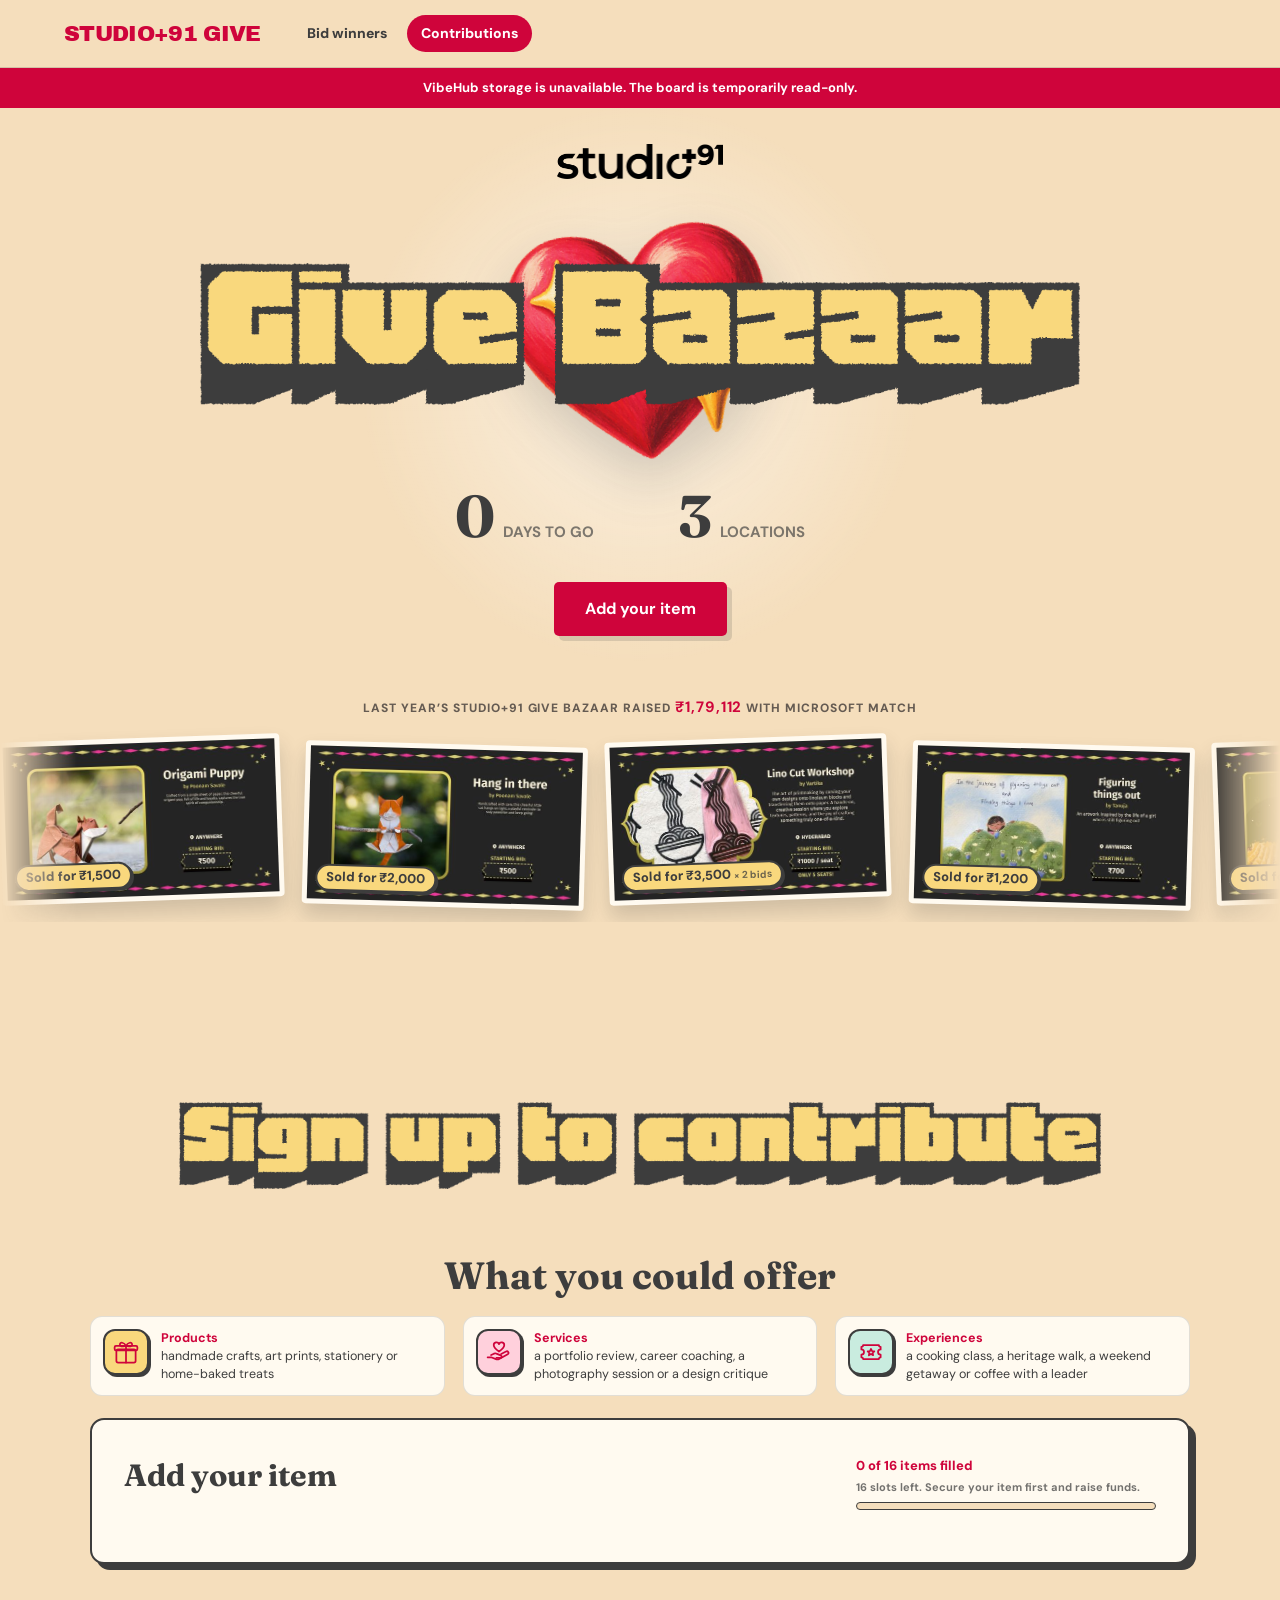
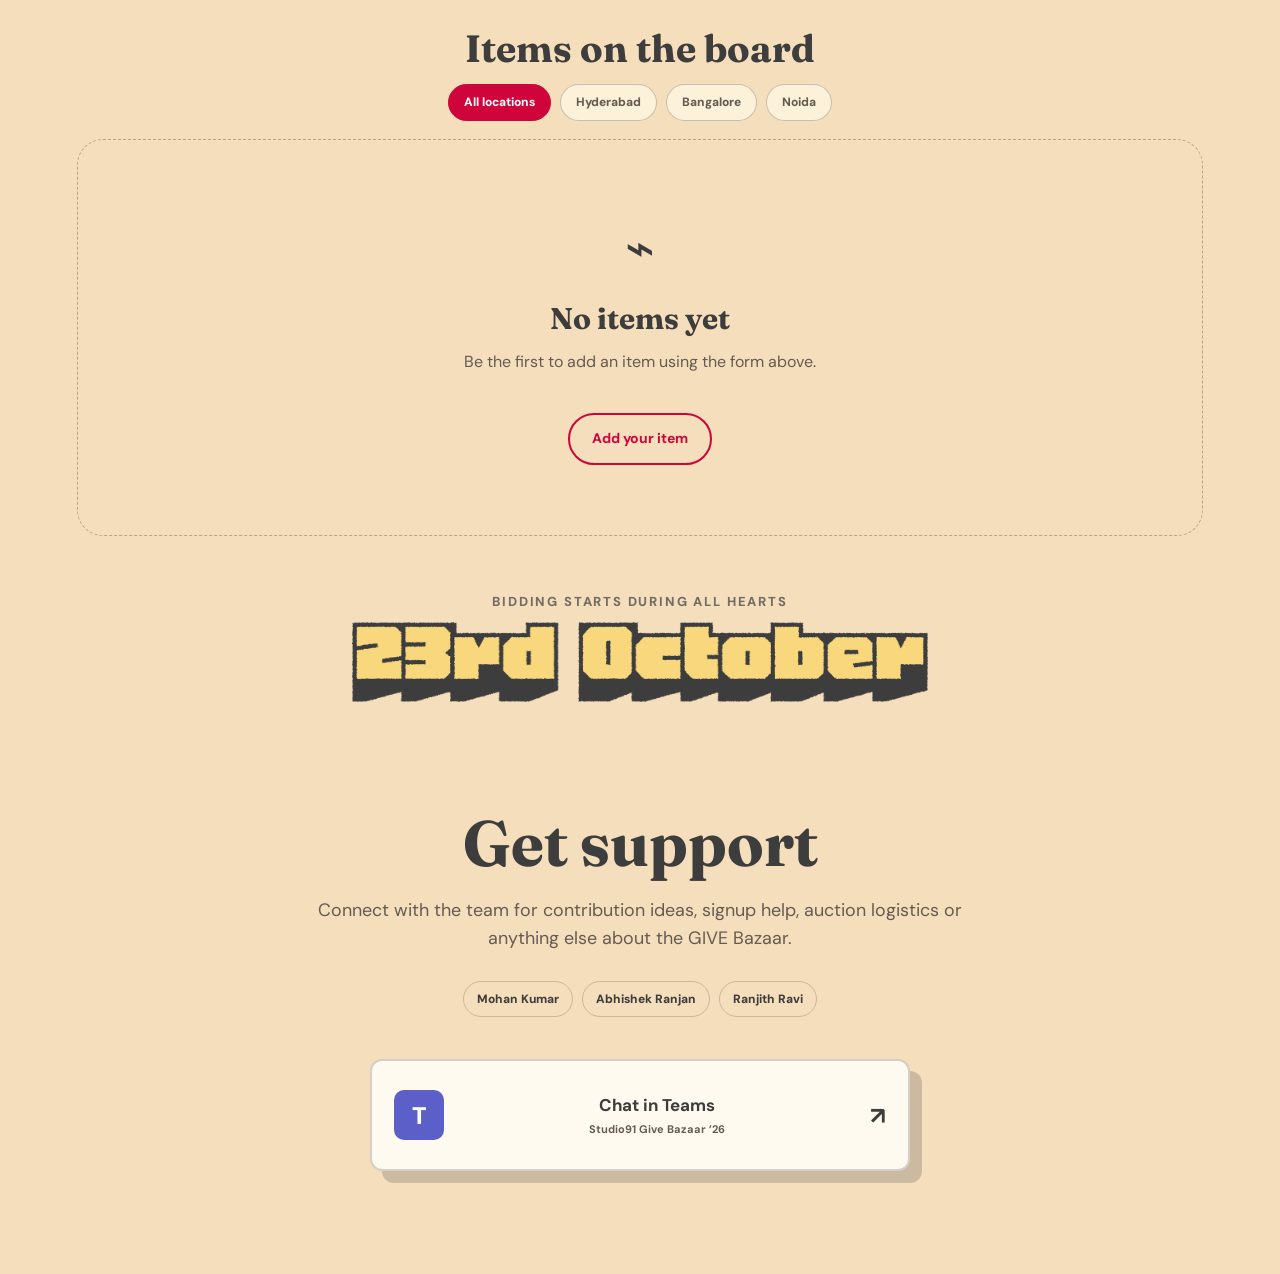
==== contributions.html @ 5a20946e "Hover card: 'Won #C, N' Co-authored-by: Copilot <223556219+Copilot@users.noreply.github.com> Copilot" ====
<!doctype html>
<html lang="en">
<head>
  <meta charset="utf-8">
  <meta name="viewport" content="width=device-width, initial-scale=1">
  <meta name="description" content="Contribute an item, service, or experience to the Studio+91 All Hearts GIVE Bazaar.">
  <title>All Hearts GIVE Bazaar</title>
  <link rel="preconnect" href="https://fonts.googleapis.com">
  <link rel="preconnect" href="https://fonts.gstatic.com" crossorigin>
  <link href="https://fonts.googleapis.com/css2?family=DM+Sans:wght@400;500;600;700&amp;family=Fraunces:opsz,wght@9..144,600;9..144,700;9..144,800&amp;family=Archivo+Black&amp;display=swap" rel="stylesheet">
  <link rel="stylesheet" href="styles.css?v=183">
  <script src="img-loading.js?v=183"></script>
  <script>
    if (location.hostname === "localhost" || location.hostname === "127.0.0.1") {
      document.write('<script src="vibehub-storage-local.js" data-project-id="studio91-give-bazaar-2026"><\/script>');
    }
  </script>
  <script src="app.js?v=183" defer></script>
</head>
<body>
  <a class="skip-link" href="#main">Skip to content</a>

  <header class="site-header">
    <a class="brand" href="index.html" aria-label="Studio+91 GIVE home">
      <span class="brand__wordmark">STUDIO+91 GIVE</span>
    </a>
    <nav class="site-nav" aria-label="Pages">
      <a href="index.html">Bid winners</a>
      <a href="contributions.html" aria-current="page">Contributions</a>
    </nav>
  </header>
  <div class="storage-banner" id="storageBanner" role="status" hidden></div>

  <main id="main">
    <section class="hero" id="top">
      <div class="hero__terrain" aria-hidden="true"></div>
      <div class="hero__content">
        <h1 class="sr-only">GIVE Bazaar</h1>
        <img class="hero__studio-logo" src="studio91-bazaar-logo.png" alt="Studio91">
        <div class="hero__logo-stage">
          <img class="hero__logo-heart" src="heart-sparkle.png" alt="" aria-hidden="true">
          <picture><source media="(max-width: 760px)" srcset="type/give-bazaar-stack.png"><img class="hero__logo" src="type/give-bazaar.png" alt="GIVE Bazaar"></picture>
        </div>
        <div class="hero__stats" aria-label="GIVE Bazaar event details">
          <div><strong id="countdownDays">10</strong><span>days to go</span></div>
          <div><strong>3</strong><span>locations</span></div>
        </div>
        <div class="hero__magic"><button class="button button--primary hero__cta" type="button" data-hero-add-lot>Add your item</button></div>
      </div>
      <section class="hero__memories" aria-label="Items from last year’s Studio+91 GIVE Bazaar">
        <p class="hero__memories-title" id="memoriesTitle">Last year’s Studio+91 GIVE Bazaar raised <strong>₹1,79,112</strong> with Microsoft match</p>
        <div class="memory-marquee">
          <div class="memory-marquee__track" id="memoryTrack"></div>
        </div>
      </section>
    </section>


    <section class="section board-section" id="bazaar">
      <div class="donate-message">
        <div class="donate-message__copy">
          <h2 class="donate-message__title donate-message__title--art"><picture><source media="(max-width: 760px)" srcset="type/signup-stack.png"><img class="type-art type-art--signup" src="type/signup-line.png" alt="Sign up to contribute"></picture></h2>
        </div>
      </div>

      <div class="offer-ideas offer-ideas--inline">
        <h4 class="offer-ideas__title">What you could offer</h4>
        <ul>
          <li class="offer-idea offer-idea--product"><span class="offer-idea__icon"><svg viewBox="0 0 32 32" aria-hidden="true"><rect x="5" y="13" width="22" height="15" rx="2" stroke="currentColor" stroke-width="2" stroke-linecap="round" stroke-linejoin="round" fill="none"/><rect x="3" y="9" width="26" height="5" rx="1.5" stroke="currentColor" stroke-width="2" stroke-linecap="round" stroke-linejoin="round" fill="none"/><path d="M16 9v19M16 9c-2-4-7-5-7-1.5S14 9 16 9zm0 0c2-4 7-5 7-1.5S18 9 16 9z" stroke="currentColor" stroke-width="2" stroke-linecap="round" stroke-linejoin="round" fill="none"/></svg></span><span><strong>Products</strong> handmade crafts, art prints, stationery or home-baked treats</span></li>
          <li class="offer-idea offer-idea--service"><span class="offer-idea__icon"><svg viewBox="0 0 32 32" aria-hidden="true"><path d="M16 15.5c-3.6-2.6-6-4.6-6-7.2A3.1 3.1 0 0 1 16 7a3.1 3.1 0 0 1 6 1.3c0 2.6-2.4 4.6-6 7.2z" stroke="currentColor" stroke-width="2" stroke-linecap="round" stroke-linejoin="round" fill="none"/><path d="M3 22h4l5.5 2.2c1.2.5 2.6.4 3.7-.3L26 18.5a1.8 1.8 0 0 0-2-3l-5.5 2.8" stroke="currentColor" stroke-width="2" stroke-linecap="round" stroke-linejoin="round" fill="none"/><path d="M7 19.5l3.2-1.6c.9-.4 1.9-.5 2.8-.1l5 2a1.6 1.6 0 0 1-1.2 3H13" stroke="currentColor" stroke-width="2" stroke-linecap="round" stroke-linejoin="round" fill="none"/></svg></span><span><strong>Services</strong> a portfolio review, career coaching, a photography session or a design critique</span></li>
          <li class="offer-idea offer-idea--experience"><span class="offer-idea__icon"><svg viewBox="0 0 32 32" aria-hidden="true"><path d="M5 10a2 2 0 0 0 2-2h18a2 2 0 0 0 2 2v3a3 3 0 0 0 0 6v3a2 2 0 0 0-2 2H7a2 2 0 0 0-2-2v-3a3 3 0 0 0 0-6z" stroke="currentColor" stroke-width="2" stroke-linecap="round" stroke-linejoin="round" fill="none"/><path d="M16 12.5l1.2 2.4 2.6.4-1.9 1.8.5 2.6-2.4-1.3-2.4 1.3.5-2.6-1.9-1.8 2.6-.4z" stroke="currentColor" stroke-width="2" stroke-linecap="round" stroke-linejoin="round" fill="none"/></svg></span><span><strong>Experiences</strong> a cooking class, a heritage walk, a weekend getaway or coffee with a leader</span></li>
        </ul>
      </div>

      <section class="entry-card entry-shell" id="addLot" aria-labelledby="entryCardTitle">
        <div class="entry-card__head">
          <div>
            <h3 id="entryCardTitle">Add your item</h3>
          </div>
          <div class="lot-capacity" id="lotCapacity" role="progressbar" aria-label="Auction items filled" aria-valuemin="0" aria-valuemax="15" aria-valuenow="0">
            <div class="lot-capacity__text">
              <strong id="lotCapacityText">0 of 15 items filled</strong>
              <span id="lotCapacityNote">15 slots left. Secure your item first and raise funds.</span>
            </div>
            <div class="lot-capacity__track"><i id="lotCapacityBar"></i></div>
          </div>
        </div>
        <div class="entry-card-holder" id="entryCardHolder"></div>
      </section>

      <div class="board-list-heading">
        <h2>Items on the board</h2>
      </div>

      <div class="city-filter-chips" aria-label="Filter items by location">
        <button type="button" data-city-filter="all" aria-pressed="true">All locations</button>
        <button type="button" data-city-filter="Hyderabad" aria-pressed="false">Hyderabad</button>
        <button type="button" data-city-filter="Bengaluru" aria-pressed="false">Bangalore</button>
        <button type="button" data-city-filter="Noida" aria-pressed="false">Noida</button>
      </div>

      <div class="auction-table-wrap" id="contributionTableWrap">
        <table class="auction-table">
          <caption class="sr-only">GIVE Bazaar items</caption>
          <thead>
            <tr>
              <th scope="col">Item</th>
              <th scope="col">Contribution</th>
              <th scope="col">Contributed by</th>
              <th scope="col">Location</th>
              <th scope="col">Items or seats</th>
              <th scope="col">Starting bid</th>
              <th scope="col">Actions</th>
            </tr>
          </thead>
          <tbody id="contributionTableBody" aria-live="polite"></tbody>
        </table>
      </div>
      <button type="button" class="lot-more-hint" id="lotMoreHint" hidden><span class="lot-more-hint__arrow" aria-hidden="true">↓</span><span id="lotMoreHintText">More items</span></button>

      <div class="board-loading" id="boardLoading" hidden role="status" aria-live="polite"><span class="board-loading__spinner" aria-hidden="true"></span><span>Loading items…</span></div>

      <div class="empty-state" id="emptyState" hidden>
        <span aria-hidden="true">⌁</span>
        <h3>No items yet</h3>
        <p>Be the first to add an item using the form above.</p>
        <button class="button button--ghost empty-state__cta" type="button" data-hero-add-lot>Add your item</button>
      </div>

      <p class="board-bidding"><span class="board-bidding__lead">Bidding starts during All Hearts</span><strong class="board-bidding__date"><img class="type-art type-art--date" src="type/bidding-date.png" alt="23rd October"></strong></p>

    </section>

    <section class="support-section" aria-labelledby="supportTitle">
      <div class="support-section__content">
        <h2 id="supportTitle">Get support</h2>
        <p>Connect with the team for contribution ideas, signup help, auction logistics or anything else about the GIVE Bazaar.</p>
        <div class="support-team" aria-label="Bazaar support team members">
          <a href="https://teams.microsoft.com/l/chat/0/0?users=mgangappa@microsoft.com" target="_blank" rel="noopener" title="Chat with Mohan on Teams">Mohan Kumar</a>
          <a href="https://teams.microsoft.com/l/chat/0/0?users=abhisranjan@microsoft.com" target="_blank" rel="noopener" title="Chat with Abhishek on Teams">Abhishek Ranjan</a>
          <a href="https://teams.microsoft.com/l/chat/0/0?users=ranjithravi@microsoft.com" target="_blank" rel="noopener" title="Chat with Ranjith on Teams">Ranjith Ravi</a>
        </div>
      </div>
      <a class="support-section__cta" href="https://teams.microsoft.com/l/channel/19%3AcoFw-eiLlicNi2EDnYMxNZWRrzrIo1SJOka-cErkUaE1%40thread.tacv2/Studio91%20Give%20Bazaar%2026?groupId=a041231f-020d-4929-a2b4-4ab30a0f34d5&amp;tenantId=72f988bf-86f1-41af-91ab-2d7cd011db47" target="_blank" rel="noopener noreferrer">
        <span class="support-section__teams" aria-hidden="true">T</span>
        <span><strong>Chat in Teams</strong><small>Studio91 Give Bazaar ’26</small></span>
        <b aria-hidden="true">↗</b>
      </a>
    </section>

  </main>

  <dialog class="form-dialog" id="contributionDialog">
    <div class="dialog-shell">
      <button class="dialog-close" type="button" data-close-dialog aria-label="Close contribution form">×</button>
      <div class="form-aside">
        <p class="eyebrow">Add to the trail</p>
        <h2>Your idea can become someone’s favourite bid.</h2>
        <p>Share enough detail for the GIVE team to turn your contribution into a compelling live auction item.</p>
        <ol class="form-progress" aria-label="Form progress">
          <li class="is-active" data-progress-step="1"><span>1</span><div><strong>The idea</strong><small>What are you offering?</small></div></li>
          <li data-progress-step="2"><span>2</span><div><strong>The details</strong><small>How will it work?</small></div></li>
          <li data-progress-step="3"><span>3</span><div><strong>About you</strong><small>Who should we contact?</small></div></li>
        </ol>
        <div class="form-aside__tip"><span>✦</span><p><strong>Trail tip</strong> Specific ideas attract better bids. “Two-hour linocut workshop for three people” beats “Art class.”</p></div>
      </div>

      <form id="contributionForm" novalidate>
        <div class="form-step is-active" data-form-step="1">
          <div class="form-step__heading"><span>Step 1 of 3</span><h3>Tell us about your contribution</h3></div>
          <details class="idea-explorer">
            <summary>
              <span class="idea-explorer__spark" aria-hidden="true">✦</span>
              <span><strong>Need help deciding what to auction?</strong><small>Optional: explore a few product, service and experience starters.</small></span>
              <span class="idea-explorer__arrow" aria-hidden="true">⌄</span>
            </summary>
            <div class="idea-explorer__grid">
              <button type="button" data-suggestion-category="experiences" data-suggestion-type="Experience" data-suggestion-title="A creative workshop for a small group">
                <span>🎨</span><strong>Run a workshop</strong><small>Craft, design, music or making</small>
              </button>
              <button type="button" data-suggestion-category="services" data-suggestion-type="Service" data-suggestion-title="A focused portfolio or career review">
                <span>🛠</span><strong>Share a skill</strong><small>Review, coach, photograph or advise</small>
              </button>
              <button type="button" data-suggestion-category="products" data-suggestion-type="Physical item" data-suggestion-title="A handmade or personally curated object">
                <span>✎</span><strong>Offer an object</strong><small>Art, books, prints or handmade goods</small>
              </button>
              <button type="button" data-suggestion-category="food" data-suggestion-type="Experience" data-suggestion-title="A home meal or tasting experience">
                <span>🍱</span><strong>Share a flavour</strong><small>Dinner, tasting or cooking session</small>
              </button>
              <button type="button" data-suggestion-category="leadership" data-suggestion-type="Experience" data-suggestion-title="Coffee and a candid career conversation">
                <span>☕</span><strong>Offer your time</strong><small>Career, mentoring or leadership chat</small>
              </button>
              <button type="button" data-suggestion-category="travel" data-suggestion-type="Experience" data-suggestion-title="A guided local walk or custom itinerary">
                <span>🧳</span><strong>Plan an escape</strong><small>Walk, getaway or local discovery</small>
              </button>
            </div>
          </details>
          <div class="field">
            <label for="title">Contribution title</label>
            <input id="title" name="title" required maxlength="70" placeholder="e.g. A private tour of my art collection">
            <small>Keep it short and auction-friendly.</small>
          </div>
          <div class="field-row">
            <div class="field">
              <label for="category">Category</label>
              <select id="category" name="category" required>
                <option value="">Choose one</option>
                <option value="experiences">Experiences</option>
                <option value="services">Services & skills</option>
                <option value="products">Art & products</option>
                <option value="food">Food & culture</option>
                <option value="leadership">Leadership</option>
                <option value="travel">Travel & getaways</option>
              </select>
            </div>
            <div class="field">
              <label for="type">Contribution type</label>
              <select id="type" name="type" required>
                <option value="">Choose one</option>
                <option value="Physical item">Physical item</option>
                <option value="Service">Service</option>
                <option value="Experience">Experience</option>
              </select>
            </div>
          </div>
          <div class="field">
            <label for="description">Describe the offer</label>
            <textarea id="description" name="description" required maxlength="320" rows="5" placeholder="What makes this special? What exactly will the winner receive?"></textarea>
            <small><span id="descriptionCount">0</span>/320 characters</small>
          </div>
          <div class="field">
            <label for="image">Add an image <span>Optional · max 2 MB</span></label>
            <label class="upload" for="image">
              <input id="image" name="image" type="file" accept="image/png,image/jpeg,image/webp">
              <span class="upload__icon">↥</span>
              <span><strong id="uploadLabel">Choose a photo</strong><small>PNG, JPG or WebP</small></span>
              <img id="imagePreview" alt="" hidden>
            </label>
          </div>
        </div>

        <div class="form-step" data-form-step="2">
          <div class="form-step__heading"><span>Step 2 of 3</span><h3>Help us plan the auction item</h3></div>
          <div class="field-row">
            <div class="field">
              <label for="city">Availability / location</label>
              <select id="city" name="city" required>
                <option value="">Choose one</option>
                <option>Hyderabad</option>
                <option>Bengaluru</option>
                <option>Noida</option>
                <option value="All">All locations</option>
                <option value="Remote">Anywhere / remote</option>
              </select>
            </div>
            <div class="field">
              <label for="startingBid">Suggested starting bid (₹)</label>
              <input id="startingBid" name="startingBid" type="number" required min="100" step="100" value="500">
            </div>
          </div>
          <div class="field-row">
            <div class="field">
              <label for="quantity">Items / seats / sessions</label>
              <input id="quantity" name="quantity" type="number" required min="1" max="50" value="1">
            </div>
            <div class="field">
              <label for="duration">Duration <span>Optional</span></label>
              <input id="duration" name="duration" maxlength="40" placeholder="e.g. 60 minutes">
            </div>
          </div>
          <div class="field">
            <label for="availability">Available until <span>Optional</span></label>
            <input id="availability" name="availability" type="date" min="2026-10-23">
          </div>
          <div class="field">
            <label for="link">Reference link <span>Optional</span></label>
            <input id="link" name="link" type="url" placeholder="https://">
          </div>
          <div class="field">
            <label for="logistics">Delivery or redemption notes</label>
            <textarea id="logistics" name="logistics" maxlength="240" rows="4" placeholder="How and where can the winner receive or redeem this contribution?"></textarea>
          </div>
        </div>

        <div class="form-step" data-form-step="3">
          <div class="form-step__heading"><span>Step 3 of 3</span><h3>Who is behind this generous idea?</h3></div>
          <div class="field">
            <label for="contributor">Your name</label>
            <input id="contributor" name="contributor" required autocomplete="name" placeholder="Full name">
          </div>
          <div class="field">
            <label for="email">Microsoft email</label>
            <input id="email" name="email" type="email" required autocomplete="email" placeholder="you@microsoft.com">
          </div>
          <div class="field">
            <label for="team">Team or discipline <span>Optional</span></label>
            <input id="team" name="team" maxlength="80" placeholder="e.g. Studio+91 Design">
          </div>
          <label class="checkbox">
            <input id="consent" name="consent" type="checkbox" required>
            <span>I agree that the GIVE team may lightly edit the title and description for clarity and contact me about auction logistics.</span>
          </label>
          <div class="submission-summary">
            <span aria-hidden="true">♥</span>
            <p>Your email will only be visible to the organizers. Public cards show your name, contribution and location.</p>
          </div>
        </div>

        <div class="form-error" id="formError" role="alert" hidden></div>
        <div class="form-actions">
          <button class="button button--ghost button--back" id="backButton" type="button" hidden>Back</button>
          <button class="button button--primary" id="nextButton" type="button">Continue</button>
          <button class="button button--primary" id="submitButton" type="submit" hidden>Submit contribution <span>↗</span></button>
        </div>
      </form>
    </div>
  </dialog>

  <dialog class="memory-lightbox" id="memoryLightbox" aria-label="Last year’s item">
    <button class="memory-lightbox__close" type="button" data-close-memory aria-label="Close">×</button>
    <button class="memory-lightbox__nav memory-lightbox__nav--prev" type="button" data-memory-step="-1" aria-label="Previous item">‹</button>
    <figure>
      <div class="memory-lightbox__frame">
        <img id="memoryLightboxImage" alt="">
        <span class="memory-card__raised memory-lightbox__raised" id="memoryLightboxRaised" hidden></span>
      </div>
      <figcaption id="memoryLightboxCaption"></figcaption>
    </figure>
    <button class="memory-lightbox__nav memory-lightbox__nav--next" type="button" data-memory-step="1" aria-label="Next item">›</button>
  </dialog>

  <dialog class="success-dialog" id="successDialog">
    <div class="success-dialog__art" aria-hidden="true"><img src="heart.png" alt=""><i></i><i></i><i></i></div>
    <p class="eyebrow">Contribution received</p>
    <h2>Your idea has joined the trail.</h2>
    <p>Your item is now on the board with its item number. You can delete it from the board if your plans change.</p>
    <div class="success-dialog__actions">
      <button class="button button--primary" type="button" data-close-success>Explore the Bazaar</button>
      <button class="button button--ghost" type="button" data-add-another>Add another idea</button>
    </div>
  </dialog>

  <dialog class="admin-dialog" id="adminDialog">
    <div class="admin-header">
      <div><p class="eyebrow">Prototype tools</p><h2>Organizer review</h2></div>
      <button class="dialog-close" type="button" data-close-admin aria-label="Close organizer preview">×</button>
    </div>
    <p class="admin-intro">This demonstrates the future moderation queue. Production access would be restricted to the GIVE team.</p>
    <div class="admin-stats">
      <div><strong id="approvedCount">0</strong><span>Approved</span></div>
      <div><strong id="pendingCount">0</strong><span>Awaiting review</span></div>
      <div><strong id="totalCount">0</strong><span>Total submissions</span></div>
    </div>
    <div class="admin-list" id="adminList"></div>
    <div class="admin-footer">
      <button class="text-button text-button--danger" id="resetDemo" type="button">Reset prototype data</button>
      <div>
        <button class="button button--primary" type="button" data-launch-auction>Launch auction mode</button>
        <button class="button button--ghost" type="button" data-close-admin>Done</button>
      </div>
    </div>
  </dialog>

  <dialog class="auction-dialog" id="auctionDialog">
    <div class="auction-shell">
      <div class="auction-pattern" aria-hidden="true"></div>
      <header class="auction-header">
        <div class="auction-brand"><img src="heart.png" alt=""><strong>STUDIO+91 GIVE BAZAAR</strong><small>LIVE AUCTION</small></div>
        <a class="auction-preview-brand brand" href="index.html" aria-label="Studio+91 GIVE home"><span class="brand__wordmark">STUDIO+91 GIVE</span></a>
        <nav class="site-nav auction-preview-nav" aria-label="Pages">
          <a href="index.html">Bid winners</a>
          <a href="contributions.html" aria-current="page">Contributions</a>
        </nav>
        <div class="auction-progress"><span id="auctionProgress">ITEM 1 OF 12</span></div>
        <button class="auction-close" type="button" data-close-auction autofocus aria-label="Close auction mode">×</button>
      </header>

      <div class="auction-stage">
        <div class="auction-visual" id="auctionVisual">
          <span class="auction-lot-number" id="auctionLotNumber">#1</span>
          <span class="auction-glyph" id="auctionGlyph" aria-hidden="true">🎨</span>
          <img id="auctionImage" alt="" hidden>
        </div>
        <div class="auction-details">
          <p class="auction-kicker">UP FOR AUCTION</p>
          <h2 id="auctionTitle">Contribution title</h2>
          <p class="auction-byline">by <span class="auction-byline__avatars" id="auctionContributorAvatars"></span><strong id="auctionContributor">Contributor</strong></p>
          <p class="auction-description" id="auctionDescription">Contribution description.</p>
          <div class="auction-facts">
            <div><strong id="auctionLocation">Anywhere</strong></div>
            <div><small>QUANTITY / SEATS</small><strong id="auctionQuantity">1</strong></div>
          </div>
          <div class="auction-bid">
            <small>STARTING BID</small>
            <strong>₹<span id="auctionStartingBid">500</span></strong>
          </div>
          <div class="auction-chat-rule">
            <span>TYPE IN TEAMS CHAT</span>
            <strong id="auctionBidFormat">#1 - 500</strong>
          </div>
        </div>
      </div>

      <div class="auction-controls">
        <button type="button" id="auctionPrevious">← Previous item</button>
        <div class="auction-timer" id="auctionTimer">
          <span id="auctionSeconds">40</span>
          <small>SECONDS</small>
        </div>
        <button class="auction-start" type="button" id="auctionStartTimer">Start 40-second bidding</button>
        <button type="button" id="auctionNext">Next item →</button>
      </div>
    </div>
  </dialog>

  <div class="toast" id="toast" role="status" aria-live="polite"></div>
</body>
</html>
---- styles.css ----
@font-face {
  font-family: "Honk";
  src: url("fonts/Honk-Signup.woff2") format("woff2");
  font-display: swap;
  font-style: normal;
  font-weight: 400;
}

@font-palette-values --signup-bazaar {
  font-family: "Honk";
  override-colors:
    0 #3d3d3d,
    1 #3d3d3d,
    2 #f9d87d,
    3 #f9d87d,
    4 #f9d87d,
    5 #f9d87d,
    6 #f9d87d,
    7 #f9d87d;
}

:root {
  --ink: #102a2a;
  --ink-soft: #3e5754;
  --paper: #f6f0e5;
  --paper-deep: #e9dfce;
  --white: #fffdf8;
  --teal: #087f73;
  --teal-dark: #075f57;
  --mint: #a7e5cb;
  --coral: #ff6f61;
  --orange: #f28b35;
  --yellow: #f7ca45;
  --blue: #5b91e1;
  --pink: #e68ca8;
  --line: rgba(16, 42, 42, .16);
  --shadow: 0 24px 70px rgba(22, 54, 50, .14);
  --radius: 26px;
  --font-display: "Fraunces", Georgia, serif;
  --font-body: "DM Sans", "Aptos", sans-serif;
}

* { box-sizing: border-box; }
html { scroll-behavior: smooth; }
body {
  margin: 0;
  color: var(--ink);
  background: var(--paper);
  font-family: var(--font-body);
  line-height: 1.55;
  -webkit-font-smoothing: antialiased;
}
body:has(dialog[open]) { overflow: hidden; }
button, input, select, textarea { font: inherit; }
button, a { -webkit-tap-highlight-color: transparent; }
button { color: inherit; }
.storage-banner {
  padding: 10px clamp(20px, 5vw, 76px);
  color: #fff;
  background: var(--teal);
  font-size: 13px;
  font-weight: 700;
  text-align: center;
}
a { color: inherit; }
img { max-width: 100%; }
.sr-only {
  position: absolute;
  width: 1px;
  height: 1px;
  padding: 0;
  margin: -1px;
  overflow: hidden;
  clip: rect(0, 0, 0, 0);
  white-space: nowrap;
  border: 0;
}
.skip-link {
  position: fixed;
  z-index: 100;
  top: 12px;
  left: 12px;
  padding: 10px 14px;
  background: var(--white);
  transform: translateY(-150%);
}
.skip-link:focus { transform: translateY(0); }

.announcement {
  min-height: 38px;
  display: flex;
  align-items: center;
  justify-content: center;
  gap: 9px;
  padding: 7px 24px;
  color: #fff;
  background: var(--ink);
  font-size: 13px;
  font-weight: 600;
  letter-spacing: .015em;
}
.announcement__dot, .live-dot {
  width: 7px;
  height: 7px;
  border-radius: 50%;
  background: var(--coral);
  box-shadow: 0 0 0 4px rgba(255, 111, 97, .16);
  animation: pulse 2s ease-in-out infinite;
}
.announcement__link {
  border: 0;
  padding: 0;
  color: var(--mint);
  background: transparent;
  font-weight: 700;
  cursor: pointer;
}

.site-header {
  position: sticky;
  z-index: 20;
  top: 0;
  display: flex;
  align-items: center;
  justify-content: space-between;
  min-height: 78px;
  padding: 0 clamp(24px, 5vw, 76px);
  background: rgba(246, 240, 229, .9);
  border-bottom: 1px solid var(--line);
  backdrop-filter: blur(18px);
}
.brand {
  display: inline-flex;
  align-items: center;
  gap: 12px;
  color: var(--ink);
  text-decoration: none;
}
.brand__mark {
  position: relative;
  width: 42px;
  height: 37px;
  transform: rotate(-4deg);
}
.brand__mark span {
  position: absolute;
  bottom: 0;
  width: 25px;
  height: 34px;
  border-radius: 22px 22px 8px 8px;
  transform-origin: bottom center;
}
.brand__mark span:nth-child(1) { left: 0; background: var(--coral); transform: rotate(-38deg); }
.brand__mark span:nth-child(2) { left: 9px; background: var(--yellow); }
.brand__mark span:nth-child(3) { right: 0; background: var(--teal); transform: rotate(38deg); }
.brand__text { display: grid; line-height: 1; }
.brand__text strong { font-family: var(--font-display); font-size: 19px; }
.brand__text small { margin-top: 4px; color: var(--ink-soft); font-size: 10px; font-weight: 800; letter-spacing: .16em; text-transform: uppercase; }
.nav { display: flex; align-items: center; gap: clamp(15px, 2vw, 30px); }
.nav a, .nav__admin {
  border: 0;
  padding: 7px 0;
  color: var(--ink-soft);
  background: transparent;
  font-size: 14px;
  font-weight: 600;
  text-decoration: none;
  cursor: pointer;
}
.nav a:hover, .nav__admin:hover { color: var(--teal); }

.button {
  display: inline-flex;
  align-items: center;
  justify-content: center;
  gap: 10px;
  min-height: 52px;
  padding: 13px 22px;
  border: 1px solid transparent;
  border-radius: 999px;
  font-weight: 700;
  text-decoration: none;
  cursor: pointer;
  transition: transform .2s ease, box-shadow .2s ease, background .2s ease;
}
.button:hover { transform: translateY(-2px); }
.button:focus-visible, button:focus-visible, a:focus-visible, input:focus-visible, select:focus-visible, textarea:focus-visible, summary:focus-visible {
  outline: 3px solid var(--yellow);
  outline-offset: 3px;
}
.button--small { min-height: 41px; padding: 9px 17px; color: white; background: var(--teal); font-size: 13px; }
.button--primary { color: white; background: var(--teal); box-shadow: 0 11px 28px rgba(8, 127, 115, .22); }
.button--primary:hover { background: var(--teal-dark); box-shadow: 0 14px 32px rgba(8, 127, 115, .28); }
.button--ghost { border-color: var(--line); background: rgba(255, 255, 255, .44); }
.button--ghost:hover { background: var(--white); }
.button--light { color: var(--ink); background: var(--white); box-shadow: 0 16px 40px rgba(0, 0, 0, .16); }

.hero {
  position: relative;
  overflow: hidden;
  display: grid;
  grid-template-columns: minmax(0, 1fr);
  gap: 0;
  min-height: 430px;
  padding: clamp(52px, 5vw, 72px) clamp(24px, 6vw, 92px) 112px;
  isolation: isolate;
}
.hero::before {
  content: "";
  position: absolute;
  z-index: -2;
  inset: 0;
  background:
    radial-gradient(circle at 67% 22%, rgba(247, 202, 69, .35), transparent 18%),
    radial-gradient(circle at 95% 72%, rgba(167, 229, 203, .42), transparent 22%),
    linear-gradient(120deg, #fbf5ea 0%, #f0e8d8 100%);
}
.hero__terrain {
  position: absolute;
  z-index: -1;
  inset: -30%;
  opacity: .2;
  background-image:
    repeating-radial-gradient(ellipse at 76% 37%, transparent 0 24px, rgba(8, 127, 115, .55) 25px 26px, transparent 27px 46px);
  transform: rotate(-11deg);
  mask-image: linear-gradient(90deg, transparent 25%, black 70%);
}
.hero__content { align-self: center; max-width: 950px; animation: rise .75s ease both; }
.eyebrow {
  margin: 0 0 14px;
  color: var(--teal-dark);
  font-size: 12px;
  font-weight: 800;
  letter-spacing: .18em;
  text-transform: uppercase;
}
.eyebrow span {
  display: inline-block;
  margin-right: 4px;
  padding: 5px 9px;
  color: white;
  background: var(--teal);
  border-radius: 99px;
}
.hero h1 {
  max-width: 900px;
  margin: 0;
  font-family: var(--font-display);
  font-size: clamp(52px, 5.4vw, 78px);
  font-weight: 700;
  line-height: .92;
  letter-spacing: -.055em;
}
.hero h1 em { color: var(--teal); font-weight: 700; }
.hero__lede {
  max-width: 760px;
  margin: 28px 0 30px;
  color: var(--ink-soft);
  font-size: clamp(17px, 1.6vw, 21px);
  line-height: 1.55;
}
.hero__actions { display: flex; flex-wrap: wrap; gap: 12px; }
.hero__note { margin: 16px 0 0 8px; color: var(--ink-soft); font-size: 12px; font-weight: 600; }
.hero__visual { position: relative; min-height: 390px; animation: rise .75s .16s ease both; }
.sun {
  position: absolute;
  top: 3%;
  right: 8%;
  width: 150px;
  height: 150px;
  border-radius: 50%;
  background: var(--yellow);
  box-shadow: 0 0 0 18px rgba(247, 202, 69, .13), 0 0 0 38px rgba(247, 202, 69, .08);
}
.trail-card {
  position: absolute;
  z-index: 3;
  display: flex;
  align-items: center;
  gap: 13px;
  width: 230px;
  padding: 16px;
  border: 1px solid rgba(255, 255, 255, .8);
  border-radius: 18px;
  background: rgba(255, 253, 248, .88);
  box-shadow: 0 16px 42px rgba(16, 42, 42, .14);
  backdrop-filter: blur(9px);
}
.trail-card--one { bottom: 1%; left: 0; transform: rotate(-4deg); }
.trail-card--two { top: 43%; left: 36%; transform: rotate(3deg); }
.trail-card--three { top: 5%; right: 1%; transform: rotate(-2deg); }
.trail-card__icon {
  display: grid;
  flex: 0 0 44px;
  width: 44px;
  height: 44px;
  place-items: center;
  border-radius: 14px;
  color: white;
  background: var(--teal);
  font-size: 20px;
}
.trail-card--two .trail-card__icon { background: var(--coral); }
.trail-card--three .trail-card__icon { color: var(--ink); background: var(--yellow); }
.trail-card small { display: block; color: var(--ink-soft); font-size: 9px; font-weight: 800; letter-spacing: .12em; text-transform: uppercase; }
.trail-card strong { display: block; margin-top: 2px; font-size: 14px; }
.trail-line { position: absolute; inset: 9% 0 0 -3%; width: 100%; height: 85%; overflow: visible; }
.trail-line__shadow, .trail-line__main { fill: none; stroke-linecap: round; }
.trail-line__shadow { stroke: rgba(16, 42, 42, .12); stroke-width: 16; }
.trail-line__main { stroke: var(--teal); stroke-width: 4; stroke-dasharray: 3 15; animation: route 18s linear infinite; }
.trail-dot {
  position: absolute;
  z-index: 2;
  width: 18px;
  height: 18px;
  border: 4px solid var(--white);
  border-radius: 50%;
  background: var(--coral);
  box-shadow: 0 3px 12px rgba(16, 42, 42, .18);
}
.trail-dot--one { bottom: 21%; left: 8%; }
.trail-dot--two { top: 55%; left: 47%; }
.trail-dot--three { top: 20%; right: 9%; }
.hero__badge {
  position: absolute;
  right: 4%;
  bottom: 1%;
  display: flex;
  align-items: center;
  gap: 11px;
  padding: 14px 19px;
  border: 2px solid var(--ink);
  border-radius: 50%;
  background: var(--mint);
  transform: rotate(6deg);
}
.hero__badge strong { font-family: var(--font-display); font-size: 34px; line-height: 1; }
.hero__badge span { font-size: 10px; font-weight: 800; line-height: 1.35; text-transform: uppercase; }
.hero__stats {
  position: absolute;
  right: clamp(24px, 6vw, 92px);
  bottom: 30px;
  left: clamp(24px, 6vw, 92px);
  display: grid;
  grid-template-columns: repeat(4, 1fr);
  border-top: 1px solid var(--line);
}
.hero__stats div { display: flex; align-items: baseline; gap: 8px; padding: 22px 20px 0 0; }
.hero__stats strong { font-family: var(--font-display); font-size: 31px; line-height: 1; }
.hero__stats span { color: var(--ink-soft); font-size: 11px; font-weight: 700; text-transform: uppercase; }

.section { padding: 105px clamp(24px, 6vw, 92px); }
.section-heading { display: flex; align-items: end; justify-content: space-between; gap: 40px; margin-bottom: 44px; }
.section-heading h2, .process-intro h2, .logistics-card h2, .closing-cta h2 {
  margin: 0;
  font-family: var(--font-display);
  font-size: clamp(40px, 5vw, 68px);
  line-height: 1;
  letter-spacing: -.035em;
}
.section-heading__copy { max-width: 430px; margin: 0 0 5px; color: var(--ink-soft); font-size: 16px; }

.board-section { padding-top: 78px; background: var(--white); }
.board-meta { display: flex; justify-content: space-between; margin: 22px 2px; color: var(--ink-soft); font-size: 12px; }
.board-meta p { display: flex; align-items: center; gap: 9px; margin: 0; }
.card-grid { display: grid; grid-template-columns: repeat(3, minmax(0, 1fr)); gap: 20px; }
.contribution-card {
  position: relative;
  overflow: hidden;
  min-height: 430px;
  display: flex;
  flex-direction: column;
  border: 1px solid var(--line);
  border-radius: var(--radius);
  background: #fbf7ef;
  transition: transform .24s ease, box-shadow .24s ease;
}
.contribution-card:hover { transform: translateY(-5px); box-shadow: var(--shadow); }
.contribution-card__visual {
  position: relative;
  overflow: hidden;
  min-height: 168px;
  display: grid;
  place-items: center;
  background: var(--card-color, var(--mint));
}
.contribution-card__visual::before, .contribution-card__visual::after {
  content: "";
  position: absolute;
  width: 150px;
  height: 150px;
  border: 2px solid rgba(16, 42, 42, .18);
  border-radius: 44% 56% 50% 50%;
}
.contribution-card__visual::before { top: -70px; right: -25px; transform: rotate(28deg); }
.contribution-card__visual::after { bottom: -90px; left: -35px; transform: rotate(-32deg); }
.contribution-card__visual img { position: absolute; inset: 0; width: 100%; height: 100%; object-fit: cover; }
.contribution-card__glyph { position: relative; z-index: 1; font-size: 62px; filter: drop-shadow(0 8px 12px rgba(16, 42, 42, .14)); }
.contribution-card__location {
  position: absolute;
  z-index: 2;
  top: 14px;
  left: 14px;
  padding: 6px 9px;
  border-radius: 99px;
  background: rgba(255, 253, 248, .9);
  font-size: 10px;
  font-weight: 800;
  text-transform: uppercase;
  backdrop-filter: blur(5px);
}
.contribution-card__example {
  position: absolute;
  z-index: 2;
  top: 14px;
  right: 14px;
  padding: 6px 9px;
  border-radius: 99px;
  color: white;
  background: var(--ink);
  font-size: 9px;
  font-weight: 800;
  letter-spacing: .06em;
  text-transform: uppercase;
}
.contribution-card__body { display: flex; flex: 1; flex-direction: column; padding: 22px; }
.contribution-card__category { color: var(--teal-dark); font-size: 10px; font-weight: 800; letter-spacing: .13em; text-transform: uppercase; }
.contribution-card h3 { margin: 8px 0 8px; font-family: var(--font-display); font-size: 27px; line-height: 1.08; }
.contribution-card__description { margin: 0; color: var(--ink-soft); font-size: 14px; }
.contribution-card__facts { display: flex; flex-wrap: wrap; gap: 7px; margin: 18px 0; padding: 0; list-style: none; }
.contribution-card__facts li { padding: 5px 8px; border-radius: 7px; background: var(--paper-deep); color: var(--ink-soft); font-size: 10px; font-weight: 700; }
.contribution-card__footer { display: flex; align-items: center; justify-content: space-between; gap: 12px; margin-top: auto; padding-top: 16px; border-top: 1px solid var(--line); }
.contributor { display: flex; align-items: center; gap: 9px; min-width: 0; }
.contributor__avatar { display: grid; flex: 0 0 32px; width: 32px; height: 32px; place-items: center; border-radius: 50%; color: white; background: var(--ink); font-size: 11px; font-weight: 800; }
.contributor span { overflow: hidden; font-size: 11px; font-weight: 700; text-overflow: ellipsis; white-space: nowrap; }
.card-link { color: var(--teal-dark); font-size: 12px; font-weight: 800; text-decoration: none; }
.empty-state { padding: 70px 20px; border: 1px dashed var(--line); border-radius: var(--radius); text-align: center; }
.empty-state > span { font-size: 50px; }
.empty-state h3 { margin: 8px 0; font-family: var(--font-display); font-size: 30px; }
.empty-state p { margin: 0 0 24px; color: var(--ink-soft); }

.ideas-section { color: white; background: var(--ink); }
.section-heading--light .eyebrow { color: var(--mint); }
.section-heading--light .section-heading__copy { color: rgba(255, 255, 255, .67); }
.idea-grid { display: grid; grid-template-columns: repeat(3, 1fr); gap: 14px; }
.idea-card {
  position: relative;
  overflow: hidden;
  min-height: 330px;
  padding: 29px;
  border-radius: var(--radius);
  color: var(--ink);
  transition: transform .25s ease;
}
.idea-card:hover { transform: rotate(-1deg) translateY(-4px); }
.idea-card::after {
  content: "";
  position: absolute;
  right: -60px;
  bottom: -90px;
  width: 220px;
  height: 220px;
  border: 2px solid rgba(16, 42, 42, .18);
  border-radius: 45% 55% 58% 42%;
}
.idea-card--coral { background: #ff8a7f; }
.idea-card--yellow { background: var(--yellow); }
.idea-card--blue { background: #8bb6ee; }
.idea-card--mint { background: var(--mint); }
.idea-card--orange { background: #f7a55c; }
.idea-card--pink { background: #eba7bc; }
.idea-card__number { font-size: 11px; font-weight: 800; letter-spacing: .15em; }
.idea-card__icon { position: absolute; top: 24px; right: 26px; font-size: 35px; }
.idea-card h3 { max-width: 230px; margin: 75px 0 12px; font-family: var(--font-display); font-size: 31px; line-height: 1; }
.idea-card p { max-width: 280px; margin: 0; font-size: 14px; }
.idea-card button { position: absolute; z-index: 2; bottom: 25px; left: 29px; border: 0; padding: 0; background: transparent; font-size: 12px; font-weight: 800; cursor: pointer; }
.idea-card button span { margin-left: 6px; }

.process-section { display: grid; grid-template-columns: .85fr 1.15fr; gap: clamp(50px, 9vw, 140px); background: var(--paper); }
.process-intro { position: sticky; top: 125px; align-self: start; }
.process-intro h2 { max-width: 520px; }
.process-intro > p:last-child { max-width: 470px; color: var(--ink-soft); font-size: 17px; }
.process-list { margin: 0; padding: 0; list-style: none; }
.process-list li { display: grid; grid-template-columns: 62px 1fr; gap: 25px; padding: 30px 0; border-top: 1px solid var(--line); }
.process-list li:last-child { border-bottom: 1px solid var(--line); }
.process-list > li > span { display: grid; width: 48px; height: 48px; place-items: center; border: 1px solid var(--ink); border-radius: 50%; font-family: var(--font-display); font-weight: 700; }
.process-list h3 { margin: 0 0 6px; font-family: var(--font-display); font-size: 26px; }
.process-list p { margin: 0; color: var(--ink-soft); }

.logistics-section { padding-top: 0; }
.logistics-card {
  display: grid;
  grid-template-columns: .7fr 1.3fr;
  gap: clamp(40px, 7vw, 100px);
  padding: clamp(38px, 6vw, 78px);
  border-radius: 34px;
  color: white;
  background: var(--teal-dark);
}
.logistics-card .eyebrow { color: var(--mint); }
.logistics-card__art { position: relative; overflow: hidden; min-height: 400px; border-radius: 26px; background: var(--mint); }
.logistics-card__art::before, .logistics-card__art::after { content: ""; position: absolute; border-radius: 50%; }
.logistics-card__art::before { width: 280px; height: 280px; top: -80px; left: -90px; background: var(--coral); }
.logistics-card__art::after { width: 240px; height: 240px; right: -70px; bottom: -80px; background: var(--yellow); }
.logistics-card__art span { position: absolute; z-index: 2; font-family: var(--font-display); font-size: 85px; }
.logistics-card__art span:nth-child(1) { top: 40px; right: 40px; transform: rotate(14deg); }
.logistics-card__art span:nth-child(2) { top: 150px; left: 45%; color: var(--teal-dark); }
.logistics-card__art span:nth-child(3) { bottom: 15px; left: 35px; color: var(--teal-dark); transform: rotate(-14deg); }
.logistics-card h2 { max-width: 600px; }
.logistics-card > div:last-child > p { color: rgba(255, 255, 255, .76); }
.logistics-card details { border-top: 1px solid rgba(255, 255, 255, .18); }
.logistics-card details:last-child { border-bottom: 1px solid rgba(255, 255, 255, .18); }
.logistics-card summary { padding: 18px 4px; font-weight: 700; cursor: pointer; }
.logistics-card details p { margin-top: -5px; padding: 0 4px 18px; color: rgba(255, 255, 255, .72); font-size: 14px; }

.closing-cta {
  display: flex;
  align-items: center;
  justify-content: space-between;
  gap: 40px;
  padding: 80px clamp(24px, 6vw, 92px);
  color: white;
  background: var(--coral);
}
.closing-cta .eyebrow { color: var(--ink); }
.closing-cta h2 { max-width: 800px; color: var(--ink); }

footer { display: flex; align-items: center; justify-content: space-between; gap: 25px; padding: 35px clamp(24px, 6vw, 92px); color: rgba(255, 255, 255, .62); background: var(--ink); font-size: 11px; }
.brand--footer { color: white; }
.brand--footer .brand__text small { color: rgba(255, 255, 255, .58); }

dialog {
  padding: 0;
  border: 0;
  color: var(--ink);
  background: transparent;
}
dialog::backdrop { background: rgba(5, 24, 23, .72); backdrop-filter: blur(7px); }
.form-dialog { width: min(1140px, calc(100vw - 34px)); max-height: calc(100vh - 34px); border-radius: 30px; box-shadow: var(--shadow); }
.dialog-shell { position: relative; display: grid; grid-template-columns: 38% 62%; min-height: 680px; background: var(--white); }
.dialog-close {
  position: absolute;
  z-index: 6;
  top: 16px;
  right: 17px;
  display: grid;
  width: 39px;
  height: 39px;
  place-items: center;
  border: 1px solid var(--line);
  border-radius: 50%;
  background: var(--white);
  font-size: 24px;
  cursor: pointer;
}
.form-aside {
  position: relative;
  overflow: hidden;
  padding: 50px 42px;
  color: white;
  background: var(--teal-dark);
}
.form-aside::after {
  content: "";
  position: absolute;
  right: -120px;
  bottom: -150px;
  width: 330px;
  height: 330px;
  border: 70px solid rgba(167, 229, 203, .15);
  border-radius: 43% 57% 62% 38%;
  transform: rotate(24deg);
}
.form-aside .eyebrow { color: var(--mint); }
.form-aside h2 { margin: 0; font-family: var(--font-display); font-size: 42px; line-height: 1.04; }
.form-aside > p { color: rgba(255, 255, 255, .7); }
.form-progress { position: relative; z-index: 1; margin: 40px 0; padding: 0; list-style: none; }
.form-progress li { display: flex; align-items: center; gap: 13px; margin: 20px 0; opacity: .46; transition: opacity .2s ease; }
.form-progress li.is-active { opacity: 1; }
.form-progress li > span { display: grid; flex: 0 0 35px; width: 35px; height: 35px; place-items: center; border: 1px solid rgba(255, 255, 255, .5); border-radius: 50%; font-family: var(--font-display); }
.form-progress li.is-active > span { color: var(--ink); background: var(--yellow); border-color: var(--yellow); }
.form-progress strong, .form-progress small { display: block; }
.form-progress strong { font-size: 13px; }
.form-progress small { color: rgba(255, 255, 255, .6); font-size: 10px; }
.form-aside__tip { position: relative; z-index: 1; display: flex; gap: 12px; margin-top: 45px; padding: 16px; border: 1px solid rgba(255, 255, 255, .18); border-radius: 15px; background: rgba(255, 255, 255, .07); }
.form-aside__tip span { color: var(--yellow); }
.form-aside__tip p { margin: 0; color: rgba(255, 255, 255, .7); font-size: 11px; }
.form-aside__tip strong { display: block; color: white; }
#contributionForm { overflow-y: auto; max-height: calc(100vh - 34px); padding: 52px clamp(28px, 5vw, 66px) 32px; background: var(--white); }
.form-step { display: none; animation: fade .25s ease; }
.form-step.is-active { display: block; }
.form-step__heading { margin-bottom: 28px; }
.form-step__heading span { color: var(--teal); font-size: 10px; font-weight: 800; letter-spacing: .14em; text-transform: uppercase; }
.form-step__heading h3 { margin: 4px 0 0; font-family: var(--font-display); font-size: 32px; }
.idea-explorer {
  margin: 0 0 24px;
  border: 1px solid rgba(8, 127, 115, .2);
  border-radius: 16px;
  background: rgba(167, 229, 203, .11);
}
.idea-explorer summary {
  display: grid;
  grid-template-columns: 39px 1fr auto;
  align-items: center;
  gap: 10px;
  padding: 13px;
  list-style: none;
  cursor: pointer;
}
.idea-explorer summary::-webkit-details-marker { display: none; }
.idea-explorer__spark {
  display: grid;
  width: 39px;
  height: 39px;
  place-items: center;
  border-radius: 11px;
  color: var(--ink);
  background: var(--yellow);
  font-size: 18px;
}
.idea-explorer summary strong, .idea-explorer summary small { display: block; }
.idea-explorer summary strong { font-size: 12px; }
.idea-explorer summary small { margin-top: 2px; color: var(--ink-soft); font-size: 10px; }
.idea-explorer__arrow { font-size: 20px; transition: transform .2s ease; }
.idea-explorer[open] .idea-explorer__arrow { transform: rotate(180deg); }
.idea-explorer__grid {
  display: grid;
  grid-template-columns: repeat(2, 1fr);
  gap: 8px;
  padding: 0 12px 12px;
}
.idea-explorer__grid button {
  display: grid;
  grid-template-columns: 29px 1fr;
  column-gap: 7px;
  padding: 10px;
  border: 1px solid var(--line);
  border-radius: 11px;
  background: var(--white);
  text-align: left;
  cursor: pointer;
  transition: border-color .2s ease, transform .2s ease;
}
.idea-explorer__grid button:hover { border-color: var(--teal); transform: translateY(-1px); }
.idea-explorer__grid button > span { grid-row: 1 / span 2; font-size: 20px; }
.idea-explorer__grid button strong { font-size: 10px; }
.idea-explorer__grid button small { color: var(--ink-soft); font-size: 8px; line-height: 1.35; }
.field { margin-bottom: 20px; }
.field-row { display: grid; grid-template-columns: 1fr 1fr; gap: 16px; }
.field label { display: block; margin-bottom: 7px; font-size: 12px; font-weight: 800; }
.field label span { color: #78908d; font-weight: 500; }
.field input, .field select, .field textarea {
  width: 100%;
  border: 1px solid var(--line);
  border-radius: 11px;
  padding: 13px 14px;
  color: var(--ink);
  background: #fbf8f2;
  outline: 0;
  transition: border .2s ease, box-shadow .2s ease;
}
.field textarea { resize: vertical; }
.field input:focus, .field select:focus, .field textarea:focus { border-color: var(--teal); box-shadow: 0 0 0 3px rgba(8, 127, 115, .1); }
.field input:user-invalid, .field select:user-invalid, .field textarea:user-invalid { border-color: var(--coral); }
.field > small { display: block; margin-top: 5px; color: #6e8481; font-size: 10px; text-align: right; }
.upload {
  position: relative;
  min-height: 92px;
  display: flex !important;
  align-items: center;
  gap: 14px;
  overflow: hidden;
  padding: 15px !important;
  border: 1px dashed var(--teal) !important;
  border-radius: 13px;
  background: rgba(167, 229, 203, .12);
  cursor: pointer;
}
.upload input { position: absolute; opacity: 0; pointer-events: none; }
.upload__icon { display: grid; flex: 0 0 46px; width: 46px; height: 46px; place-items: center; border-radius: 12px; color: white; background: var(--teal); font-size: 22px; }
.upload strong, .upload small { display: block; }
.upload small { color: #6e8481; font-weight: 500; }
.upload img { position: absolute; right: 10px; width: 72px; height: 72px; border-radius: 10px; object-fit: cover; }
.checkbox { display: grid; grid-template-columns: 20px 1fr; gap: 10px; margin: 24px 0; color: var(--ink-soft); font-size: 12px; }
.checkbox input { width: 18px; height: 18px; accent-color: var(--teal); }
.submission-summary { display: flex; gap: 12px; padding: 15px; border-radius: 13px; background: rgba(247, 202, 69, .23); }
.submission-summary span { color: var(--coral); font-size: 21px; }
.submission-summary p { margin: 0; color: var(--ink-soft); font-size: 11px; }
.form-error { margin: 10px 0; padding: 10px 13px; border-radius: 9px; color: #8c241c; background: #ffe1dd; font-size: 12px; font-weight: 700; }
.form-actions { display: flex; justify-content: flex-end; gap: 10px; margin-top: 25px; padding-top: 20px; border-top: 1px solid var(--line); }
.button--back { margin-right: auto; }

.success-dialog { width: min(520px, calc(100vw - 34px)); padding: 48px; border-radius: 28px; background: var(--white); text-align: center; box-shadow: var(--shadow); }
.success-dialog__art { position: relative; display: grid; width: 100px; height: 100px; margin: 0 auto 24px; place-items: center; border-radius: 50%; background: var(--mint); }
.success-dialog__art span { position: relative; z-index: 2; color: var(--coral); font-size: 44px; }
.success-dialog__art i { position: absolute; width: 8px; height: 8px; border-radius: 50%; background: var(--yellow); }
.success-dialog__art i:nth-of-type(1) { top: 3px; right: 9px; }
.success-dialog__art i:nth-of-type(2) { bottom: 8px; left: 0; background: var(--blue); }
.success-dialog__art i:nth-of-type(3) { top: 14px; left: -10px; background: var(--coral); }
.success-dialog h2 { margin: 0 0 10px; font-family: var(--font-display); font-size: 40px; line-height: 1; }
.success-dialog > p:not(.eyebrow) { color: var(--ink-soft); }
.success-dialog__actions { display: flex; justify-content: center; gap: 10px; margin-top: 25px; }

.admin-dialog { width: min(840px, calc(100vw - 34px)); max-height: calc(100vh - 34px); padding: 38px; border-radius: 28px; background: var(--white); box-shadow: var(--shadow); }
.admin-header { display: flex; align-items: start; justify-content: space-between; }
.admin-header h2 { margin: 0; font-family: var(--font-display); font-size: 40px; }
.admin-header .dialog-close { position: static; }
.admin-intro { margin: 8px 0 22px; color: var(--ink-soft); font-size: 13px; }
.admin-stats { display: grid; grid-template-columns: repeat(3, 1fr); gap: 10px; }
.admin-stats div { padding: 15px; border-radius: 14px; background: var(--paper); }
.admin-stats strong, .admin-stats span { display: block; }
.admin-stats strong { font-family: var(--font-display); font-size: 28px; }
.admin-stats span { color: var(--ink-soft); font-size: 10px; font-weight: 800; text-transform: uppercase; }
.admin-list { overflow-y: auto; max-height: 400px; margin-top: 20px; border-top: 1px solid var(--line); }
.admin-item { display: grid; grid-template-columns: 1fr auto; gap: 18px; padding: 17px 0; border-bottom: 1px solid var(--line); }
.admin-item h3 { margin: 0; font-size: 15px; }
.admin-item p { margin: 4px 0 0; color: var(--ink-soft); font-size: 11px; }
.status-pill { display: inline-block; margin-right: 6px; padding: 3px 7px; border-radius: 99px; background: var(--paper-deep); font-size: 9px; font-weight: 800; text-transform: uppercase; }
.status-pill--pending { color: #754500; background: #ffe9a2; }
.admin-item__actions { display: flex; align-items: center; gap: 6px; }
.admin-item__actions button { border: 1px solid var(--line); padding: 7px 10px; border-radius: 8px; background: white; font-size: 10px; font-weight: 800; cursor: pointer; }
.admin-item__actions .approve { color: white; background: var(--teal); border-color: var(--teal); }
.admin-item__actions .remove { color: #a32e25; }
.admin-footer { display: flex; justify-content: space-between; align-items: center; padding-top: 22px; }
.text-button { border: 0; background: transparent; font-size: 11px; font-weight: 800; cursor: pointer; }
.text-button--danger { color: #a32e25; }
.toast {
  position: fixed;
  z-index: 80;
  right: 22px;
  bottom: 22px;
  max-width: 360px;
  padding: 13px 18px;
  border-radius: 12px;
  color: white;
  background: var(--ink);
  box-shadow: var(--shadow);
  font-size: 12px;
  font-weight: 700;
  opacity: 0;
  pointer-events: none;
  transform: translateY(12px);
  transition: opacity .2s ease, transform .2s ease;
}
.toast.is-visible { opacity: 1; transform: translateY(0); }

@keyframes pulse { 50% { opacity: .45; } }
@keyframes rise { from { transform: translateY(18px); } to { transform: translateY(0); } }
@keyframes fade { from { opacity: 0; } to { opacity: 1; } }
@keyframes route { to { stroke-dashoffset: -180; } }
@media (max-width: 1050px) {
  .nav > a, .nav__admin { display: none; }
  .hero { grid-template-columns: 1fr; padding-bottom: 120px; }
  .hero__content { max-width: 760px; }
  .hero__stats { grid-template-columns: repeat(2, 1fr); }
  .card-grid, .idea-grid { grid-template-columns: repeat(2, 1fr); }
  .process-section { grid-template-columns: 1fr; }
  .process-intro { position: static; }
  .logistics-card { grid-template-columns: 1fr; }
  .logistics-card__art { min-height: 280px; }
}

@media (max-width: 760px) {
  .announcement { justify-content: flex-start; overflow: hidden; white-space: nowrap; }
  .announcement__link { margin-left: auto; }
  .site-header { min-height: 68px; padding: 0 18px; }
  .nav { gap: 8px; }
  .nav .button { min-height: 38px; padding: 8px 13px; }
  .brand__text strong { font-size: 16px; }
  .hero { min-height: 0; padding: 52px 20px 160px; }
  .hero h1 { font-size: clamp(53px, 15vw, 75px); }
  .hero__stats { bottom: 23px; grid-template-columns: repeat(2, 1fr); }
  .hero__stats div { padding-top: 12px; }
  .hero__stats strong { font-size: 24px; }
  .section { padding: 75px 20px; }
  .section-heading { align-items: start; flex-direction: column; gap: 15px; margin-bottom: 30px; }
  .board-meta { align-items: start; flex-direction: column; gap: 6px; }
  .card-grid, .idea-grid { grid-template-columns: 1fr; }
  .contribution-card { min-height: 400px; }
  .process-list li { grid-template-columns: 48px 1fr; gap: 14px; }
  .logistics-section { padding-top: 0; }
  .logistics-card { padding: 28px 20px; }
  .closing-cta { align-items: flex-start; flex-direction: column; padding: 62px 20px; }
  footer { align-items: flex-start; flex-direction: column; }
  .dialog-shell { display: block; }
  .form-aside { padding: 35px 25px 24px; }
  .form-aside h2 { max-width: 90%; font-size: 31px; }
  .form-aside > p, .form-aside__tip { display: none; }
  .form-progress { display: flex; margin: 25px 0 0; }
  .form-progress li { flex: 1; margin: 0; }
  .form-progress li div { display: none; }
  #contributionForm { max-height: none; padding: 30px 22px; }
  .field-row { grid-template-columns: 1fr; gap: 0; }
  .idea-explorer__grid { grid-template-columns: 1fr; }
  .success-dialog { padding: 35px 22px; }
  .success-dialog__actions { flex-direction: column; }
  .admin-dialog { padding: 27px 20px; }
  .admin-item { grid-template-columns: 1fr; }
  .admin-item__actions { justify-content: flex-start; }
}

@media (prefers-reduced-motion: reduce) {
  *, *::before, *::after { scroll-behavior: auto !important; animation-duration: .01ms !important; animation-iteration-count: 1 !important; transition-duration: .01ms !important; }
}

/* GIVE Bazaar theme, based on the All Hearts live-auction visual system. */
:root {
  --ink: #171717;
  --ink-soft: #4f4b42;
  --paper: #f8efc7;
  --paper-deep: #eadb9e;
  --white: #fffaf0;
  --teal: #f23891;
  --teal-dark: #b71160;
  --mint: #d7f447;
  --coral: #ff4d9d;
  --orange: #ff8b39;
  --yellow: #ffd449;
  --blue: #4cc7e8;
  --pink: #ff79b6;
  --line: rgba(23, 23, 23, .17);
  --shadow: 0 24px 70px rgba(0, 0, 0, .24);
}

.announcement { background: #090909; }
.announcement__dot, .live-dot {
  background: var(--mint);
  box-shadow: 0 0 0 4px rgba(215, 244, 71, .16);
}
.announcement__link { color: var(--yellow); }
.site-header {
  background: rgba(15, 15, 15, .95);
  border-bottom-color: rgba(255, 255, 255, .12);
}
.brand { color: var(--white); }
.brand__mark span:nth-child(3) { background: var(--mint); }
.brand__text small { color: rgba(255, 255, 255, .6); }
.nav a, .nav__admin, .nav__auction {
  border: 0;
  color: rgba(255, 255, 255, .72);
  background: transparent;
  font-size: 14px;
  font-weight: 600;
  text-decoration: none;
  cursor: pointer;
}
.nav a:hover, .nav__admin:hover, .nav__auction:hover { color: var(--yellow); }
.nav__auction {
  padding: 7px 13px;
  border: 1px solid rgba(215, 244, 71, .55);
  border-radius: 999px;
  color: var(--mint);
}
.button--primary {
  background: var(--teal);
  box-shadow: 0 11px 28px rgba(242, 56, 145, .22);
}
.button--primary:hover {
  background: var(--teal-dark);
  box-shadow: 0 14px 32px rgba(242, 56, 145, .28);
}

.hero {
  color: var(--white);
  border-bottom: 12px solid transparent;
  border-image: conic-gradient(from 45deg, var(--coral) 0 25%, var(--yellow) 0 50%, var(--mint) 0 75%, var(--blue) 0) 1;
}
.hero::before {
  background:
    radial-gradient(circle at 78% 25%, rgba(242, 56, 145, .25), transparent 20%),
    radial-gradient(circle at 95% 82%, rgba(215, 244, 71, .14), transparent 24%),
    #151515;
}
.hero__terrain {
  inset: 0;
  opacity: .18;
  background: conic-gradient(from 45deg, transparent 0 25%, rgba(255, 212, 73, .4) 0 50%, transparent 0 75%, rgba(242, 56, 145, .4) 0) 0 0 / 42px 42px;
  transform: none;
  mask-image: linear-gradient(90deg, transparent 20%, black 100%);
}
.hero h1 em {
  color: var(--yellow);
  font-style: normal;
  font-weight: 800;
  letter-spacing: .02em;
}
.hero__lede { color: rgba(255, 250, 240, .76); }
.hero__note { color: rgba(255, 250, 240, .6); }
.hero .button--ghost {
  color: var(--white);
  border-color: rgba(255, 255, 255, .3);
  background: rgba(255, 255, 255, .05);
}
.hero .button--ghost:hover { background: rgba(255, 255, 255, .12); }
.hero__stats { border-top-color: rgba(255, 255, 255, .15); }
.hero__stats span { color: rgba(255, 250, 240, .62); }

.board-section {
  position: relative;
  color: var(--white);
  background:
    radial-gradient(circle at 90% 15%, rgba(242, 56, 145, .13), transparent 25%),
    #171717;
}
.board-section .eyebrow { color: var(--mint); }
.board-section .section-heading__copy { color: rgba(255, 250, 240, .64); }
.board-meta { color: rgba(255, 250, 240, .58); }
.contribution-card {
  border-color: rgba(255, 255, 255, .12);
  background: var(--paper);
}
.contribution-card__body {
  padding: 34px 22px 22px;
  color: var(--ink);
}
.contribution-card__example { background: var(--teal); }
.contribution-card__number {
  position: absolute;
  z-index: 3;
  bottom: 12px;
  left: 18px;
  display: grid;
  width: 60px;
  height: 60px;
  place-items: center;
  border: 5px solid var(--paper);
  border-radius: 50%;
  color: white;
  background: var(--teal);
  font-family: var(--font-display);
  font-size: 24px;
  font-weight: 800;
}
.contribution-card__bid {
  display: flex;
  align-items: baseline;
  justify-content: space-between;
  gap: 12px;
  margin: 3px 0 17px;
  padding: 11px 13px;
  border: 2px solid var(--ink);
  border-radius: 10px;
  background: var(--yellow);
}
.contribution-card__bid small {
  font-size: 9px;
  font-weight: 900;
  letter-spacing: .1em;
}
.contribution-card__bid strong {
  font-family: var(--font-display);
  font-size: 24px;
}
.logistics-card {
  background: #171717;
  border-top: 10px solid transparent;
  border-image: conic-gradient(from 45deg, var(--coral) 0 25%, var(--yellow) 0 50%, var(--mint) 0 75%, var(--blue) 0) 1;
}
.closing-cta { background: var(--teal); }
.closing-cta .eyebrow { color: var(--yellow); }
.closing-cta h2 { color: var(--white); }
footer { background: #090909; }
.form-aside {
  background:
    linear-gradient(rgba(20, 20, 20, .93), rgba(20, 20, 20, .93)),
    conic-gradient(from 45deg, var(--coral) 0 25%, var(--yellow) 0 50%, var(--mint) 0 75%, var(--blue) 0) 0 0 / 34px 34px;
}
.admin-footer { gap: 14px; }
.admin-footer > div { display: flex; gap: 8px; }

.auction-dialog {
  width: 100vw;
  max-width: none;
  height: 100vh;
  max-height: none;
  margin: 0;
  color: var(--white);
  background: #131313;
}
.auction-dialog::backdrop { background: #000; }
.auction-shell {
  position: relative;
  overflow: hidden;
  display: grid;
  grid-template-rows: auto 1fr auto;
  min-height: 100vh;
  background:
    radial-gradient(circle at 82% 28%, rgba(242, 56, 145, .18), transparent 23%),
    #151515;
}
.auction-pattern {
  position: absolute;
  inset: 0;
  opacity: .1;
  background: conic-gradient(from 45deg, transparent 0 25%, var(--yellow) 0 50%, transparent 0 75%, var(--coral) 0) 0 0 / 48px 48px;
  mask-image: linear-gradient(90deg, transparent 35%, black);
  pointer-events: none;
}
.auction-header {
  position: relative;
  z-index: 2;
  display: grid;
  grid-template-columns: 1fr auto 1fr;
  align-items: center;
  min-height: 88px;
  padding: 16px 44px;
  border-bottom: 10px solid transparent;
  border-image: conic-gradient(from 45deg, var(--coral) 0 25%, var(--yellow) 0 50%, var(--mint) 0 75%, var(--blue) 0) 1;
}
.auction-brand { display: flex; align-items: baseline; gap: 10px; }
.auction-brand span { color: var(--coral); font-size: 26px; }
.auction-brand strong { font-family: var(--font-display); font-size: 24px; }
.auction-brand small, .auction-progress {
  color: var(--mint);
  font-size: 10px;
  font-weight: 900;
  letter-spacing: .16em;
}
.auction-close {
  justify-self: end;
  width: 42px;
  height: 42px;
  border: 1px solid rgba(255, 255, 255, .3);
  border-radius: 50%;
  color: white;
  background: transparent;
  font-size: 24px;
  cursor: pointer;
}
.auction-stage {
  position: relative;
  z-index: 2;
  display: grid;
  grid-template-columns: minmax(0, 1.05fr) minmax(430px, .95fr);
  gap: clamp(40px, 6vw, 95px);
  align-items: center;
  padding: 46px clamp(42px, 7vw, 110px);
}
.auction-visual {
  position: relative;
  overflow: hidden;
  min-height: min(64vh, 650px);
  display: grid;
  place-items: center;
  border: 3px solid var(--paper);
  border-radius: 8px;
  background: var(--yellow);
  box-shadow: 20px 20px 0 rgba(242, 56, 145, .75);
}
.auction-visual::after {
  content: "";
  position: absolute;
  inset: 14px;
  border: 1px solid rgba(23, 23, 23, .3);
  pointer-events: none;
}
.auction-lot-number {
  position: absolute;
  z-index: 4;
  top: 22px;
  left: 22px;
  display: grid;
  width: 78px;
  height: 78px;
  place-items: center;
  border-radius: 50%;
  color: white;
  background: var(--teal);
  font-family: var(--font-display);
  font-size: 31px;
  font-weight: 800;
  box-shadow: 0 8px 0 rgba(23, 23, 23, .2);
}
.auction-glyph {
  font-size: clamp(100px, 15vw, 220px);
  filter: drop-shadow(0 16px 0 rgba(23, 23, 23, .12));
}
.auction-visual img {
  position: absolute;
  inset: 0;
  width: 100%;
  height: 100%;
  object-fit: cover;
}
.auction-details { max-width: 650px; }
.auction-kicker {
  margin: 0 0 10px;
  color: var(--mint);
  font-size: 12px;
  font-weight: 900;
  letter-spacing: .2em;
}
.auction-details h2 {
  margin: 0;
  font-family: var(--font-display);
  font-size: clamp(48px, 5.5vw, 82px);
  line-height: .96;
  letter-spacing: -.045em;
}
.auction-byline { margin: 15px 0 24px; color: rgba(255, 255, 255, .65); font-size: 18px; }
.auction-byline strong { color: var(--yellow); }
.auction-description {
  max-width: 620px;
  color: rgba(255, 255, 255, .74);
  font-size: clamp(16px, 1.5vw, 21px);
  line-height: 1.55;
}
.auction-facts {
  display: grid;
  grid-template-columns: 1fr 1fr;
  gap: 10px;
  margin: 26px 0 14px;
}
.auction-facts div { padding: 13px 15px; border: 1px solid rgba(255, 255, 255, .2); }
.auction-facts small, .auction-facts strong { display: block; }
.auction-facts small, .auction-bid small {
  color: var(--mint);
  font-size: 9px;
  font-weight: 900;
  letter-spacing: .14em;
}
.auction-facts strong { margin-top: 4px; font-size: 15px; }
.auction-bid {
  display: flex;
  align-items: center;
  justify-content: space-between;
  gap: 20px;
  padding: 16px 20px;
  border: 2px solid var(--yellow);
  background: rgba(255, 212, 73, .06);
}
.auction-bid strong {
  color: var(--yellow);
  font-family: var(--font-display);
  font-size: 43px;
  line-height: 1;
}
.auction-chat-rule {
  display: flex;
  align-items: center;
  justify-content: space-between;
  gap: 20px;
  margin-top: 12px;
  padding: 12px 16px;
  color: var(--ink);
  background: var(--mint);
}
.auction-chat-rule span { font-size: 9px; font-weight: 900; letter-spacing: .13em; }
.auction-chat-rule strong { font-family: var(--font-display); font-size: 25px; }
.auction-controls {
  position: relative;
  z-index: 2;
  display: grid;
  grid-template-columns: 1fr auto auto 1fr;
  align-items: center;
  gap: 15px;
  min-height: 92px;
  padding: 12px 44px;
  border-top: 1px solid rgba(255, 255, 255, .16);
  background: #090909;
}
.auction-controls button {
  min-height: 46px;
  border: 1px solid rgba(255, 255, 255, .25);
  border-radius: 999px;
  padding: 10px 18px;
  color: white;
  background: transparent;
  font-weight: 800;
  cursor: pointer;
}
.auction-controls button:last-child { justify-self: end; }
.auction-controls .auction-start { border-color: var(--teal); background: var(--teal); }
.auction-controls button:disabled { opacity: .35; cursor: not-allowed; }
.auction-timer {
  display: grid;
  width: 66px;
  height: 66px;
  place-items: center;
  align-content: center;
  border: 5px solid var(--yellow);
  border-radius: 50%;
  background: #171717;
}
.auction-timer span { font-family: var(--font-display); font-size: 26px; line-height: .9; }
.auction-timer small {
  color: rgba(255, 255, 255, .55);
  font-size: 7px;
  font-weight: 900;
  letter-spacing: .08em;
}

@media (max-width: 1050px) {
  .auction-stage { grid-template-columns: 1fr 1fr; gap: 30px; padding: 35px; }
  .auction-visual { min-height: 50vh; }
}

@media (max-width: 760px) {
  .nav__auction { display: none; }
  .admin-footer { align-items: stretch; flex-direction: column; }
  .admin-footer > div { flex-direction: column; }
  .auction-header { grid-template-columns: 1fr auto; padding: 12px 18px; }
  .auction-progress { display: none; }
  .auction-stage {
    overflow-y: auto;
    grid-template-columns: 1fr;
    align-items: start;
    padding: 24px 18px;
  }
  .auction-visual { min-height: 330px; }
  .auction-details h2 { font-size: 46px; }
  .auction-controls { grid-template-columns: 1fr 1fr; padding: 12px 18px; }
  .auction-timer { grid-column: 1; grid-row: 1; justify-self: start; }
  .auction-start { grid-column: 2; grid-row: 1; }
  .auction-controls button:first-child { grid-column: 1; grid-row: 2; }
  .auction-controls button:last-child { grid-column: 2; grid-row: 2; }
}

.auction-table-wrap {
  overflow-x: auto;
  padding-bottom: 10px;
  scrollbar-color: var(--teal) #2b2b2b;
  scrollbar-width: thin;
}
.table-entry-bar {
  display: flex;
  align-items: center;
  gap: 13px;
  margin: 0 0 11px;
  color: rgba(255, 250, 240, .58);
  font-size: 11px;
}
.table-entry-bar > strong {
  padding: 5px 9px;
  border-radius: 99px;
  color: var(--ink);
  background: var(--mint);
  font-size: 9px;
  font-weight: 900;
  letter-spacing: .05em;
  text-transform: uppercase;
  white-space: nowrap;
}
.table-entry-bar__add {
  display: inline-flex;
  align-items: center;
  gap: 7px;
  border: 1px solid var(--mint);
  border-radius: 999px;
  padding: 8px 13px;
  color: var(--ink);
  background: var(--mint);
  font-size: 11px;
  font-weight: 900;
  cursor: pointer;
}
.table-entry-bar__add span { font-size: 16px; line-height: .8; }

.hero {
  min-height: 340px;
  padding: 34px clamp(24px, 6vw, 92px) 86px;
}
.hero h1 { font-size: clamp(48px, 4.7vw, 66px); }
.hero__lede {
  max-width: 830px;
  margin: 16px 0 18px;
  font-size: clamp(15px, 1.35vw, 18px);
}
.hero__note { margin-top: 11px; }
.hero__stats { bottom: 16px; }
.hero__stats div { padding-top: 13px; }
.hero__stats strong { font-size: 27px; }
.board-section { padding-top: 52px; }
.board-section .section-heading { margin-bottom: 28px; }
.board-section .section-heading h2 { font-size: clamp(38px, 4.4vw, 58px); }
.auction-table-wrap[hidden] { display: none; }
.auction-table {
  width: 100%;
  min-width: 1120px;
  border-collapse: separate;
  border-spacing: 0 9px;
  color: var(--ink);
}
.auction-table thead th {
  padding: 0 14px 8px;
  color: rgba(255, 250, 240, .52);
  font-size: 9px;
  font-weight: 900;
  letter-spacing: .13em;
  text-align: left;
  text-transform: uppercase;
  white-space: nowrap;
}
.auction-table thead th:first-child { width: 76px; text-align: center; }
.auction-table thead th:nth-child(2) { width: 36%; }
.auction-table tbody tr {
  background: var(--paper);
  transition: transform .18s ease, background .18s ease;
}
.auction-table tbody tr:hover {
  background: #fff7d7;
  transform: translateY(-2px);
}
.auction-table tbody tr.is-pending { background: #fff3c2; }
.auction-table tbody tr.is-pending:hover { background: #fff7d7; }
.auction-table td {
  padding: 15px 14px;
  border-top: 1px solid rgba(23, 23, 23, .13);
  border-bottom: 1px solid rgba(23, 23, 23, .13);
  vertical-align: middle;
  font-size: 12px;
}
.auction-table td:first-child {
  border-left: 1px solid rgba(23, 23, 23, .13);
  border-radius: 14px 0 0 14px;
  text-align: center;
}
.auction-table td:last-child {
  border-right: 1px solid rgba(23, 23, 23, .13);
  border-radius: 0 14px 14px 0;
  text-align: right;
}
.table-lot-number {
  display: inline-grid;
  width: 48px;
  height: 48px;
  place-items: center;
  border-radius: 50%;
  color: white;
  background: var(--teal);
  font-family: var(--font-display);
  font-size: 19px;
  font-weight: 800;
}
.table-lot-number--pending {
  color: var(--ink);
  background: var(--yellow);
  font-family: var(--font-body);
  font-size: 9px;
  letter-spacing: .05em;
}
.table-contribution {
  display: grid;
  grid-template-columns: 64px minmax(220px, 1fr);
  gap: 13px;
  align-items: center;
}
.table-contribution__visual {
  overflow: hidden;
  display: grid;
  width: 64px;
  height: 64px;
  place-items: center;
  border: 2px solid var(--ink);
  border-radius: 10px;
  background: var(--row-color);
  font-size: 30px;
}
.table-contribution__visual img { width: 100%; height: 100%; object-fit: cover; }
.table-contribution__labels { display: flex; align-items: center; gap: 6px; margin-bottom: 4px; }
.table-contribution__labels > span {
  color: var(--teal-dark);
  font-size: 8px;
  font-weight: 900;
  letter-spacing: .09em;
  text-transform: uppercase;
}
.table-contribution__labels .table-example {
  padding: 2px 5px;
  border-radius: 99px;
  color: white;
  background: var(--teal);
}
.table-contribution__labels .table-pending {
  padding: 2px 5px;
  border-radius: 99px;
  color: var(--ink);
  background: var(--yellow);
}
.table-contribution strong, .table-contribution small { display: block; }
.table-contribution strong {
  font-family: var(--font-display);
  font-size: 17px;
  line-height: 1.1;
}
.table-contribution small {
  overflow: hidden;
  display: -webkit-box;
  max-width: 470px;
  margin-top: 5px;
  color: var(--ink-soft);
  font-size: 10px;
  line-height: 1.35;
  -webkit-box-orient: vertical;
  -webkit-line-clamp: 2;
}
.table-contributor { display: flex; align-items: center; gap: 8px; min-width: 145px; }
.table-contributor > span {
  display: grid;
  flex: 0 0 31px;
  width: 31px;
  height: 31px;
  place-items: center;
  border-radius: 50%;
  color: white;
  background: var(--ink);
  font-size: 9px;
  font-weight: 900;
}
.table-contributor strong { font-size: 11px; }
.table-type {
  display: inline-block;
  padding: 5px 8px;
  border: 1px solid rgba(23, 23, 23, .2);
  border-radius: 99px;
  font-size: 9px;
  font-weight: 800;
  white-space: nowrap;
}
.table-bid {
  display: inline-block;
  min-width: 82px;
  padding: 8px 10px;
  border: 2px solid var(--ink);
  border-radius: 8px;
  background: var(--yellow);
  font-family: var(--font-display);
  font-size: 17px;
  text-align: center;
  white-space: nowrap;
}
.table-preview {
  border: 0;
  padding: 8px 10px;
  color: var(--teal-dark);
  background: transparent;
  font-size: 10px;
  font-weight: 900;
  white-space: nowrap;
  cursor: pointer;
}
.table-preview:hover { text-decoration: underline; }
.table-delete-own {
  border: 0;
  padding: 6px 10px;
  color: #a2032e;
  background: transparent;
  font-size: 9px;
  font-weight: 900;
  white-space: nowrap;
  cursor: pointer;
}
.table-delete-own:hover { text-decoration: underline; }
.table-row-actions {
  display: grid;
  justify-items: start;
  gap: 4px;
}
.table-awaiting {
  display: inline-block;
  max-width: 80px;
  color: var(--ink-soft);
  font-size: 9px;
  font-weight: 800;
  line-height: 1.3;
}
.table-entry-row td {
  border-top: 2px dashed var(--teal) !important;
  border-bottom: 2px dashed var(--teal) !important;
  background: #fffaf0;
}
.table-entry-row td:first-child { border-left: 2px dashed var(--teal) !important; }
.table-entry-row td:last-child { border-right: 2px dashed var(--teal) !important; }
.table-lot-number--new {
  color: var(--ink);
  background: var(--mint);
  font-family: var(--font-body);
  font-size: 9px;
  letter-spacing: .08em;
}
.table-entry-row input,
.table-entry-row select,
.table-entry-row textarea {
  width: 100%;
  min-height: 38px;
  border: 1px solid rgba(23, 23, 23, .25);
  border-radius: 7px;
  padding: 8px 9px;
  color: var(--ink);
  background: white;
  font-size: 11px;
  outline: 0;
}
.table-entry-row input:focus,
.table-entry-row select:focus,
.table-entry-row textarea:focus {
  border-color: var(--teal);
  box-shadow: 0 0 0 3px rgba(242, 56, 145, .1);
}
.table-entry-row textarea { min-height: 55px; resize: vertical; }
.table-entry-contribution {
  display: grid;
  grid-template-columns: 135px 1fr;
  gap: 7px;
}
.table-entry-contribution textarea,
.table-entry-ideas { grid-column: 1 / -1; }
.table-entry-ideas {
  justify-self: start;
  border: 0;
  padding: 2px 0;
  color: var(--teal-dark);
  background: transparent;
  font-size: 9px;
  font-weight: 900;
  cursor: pointer;
}
.table-entry-actions { display: grid; gap: 6px; }
.table-entry-actions button {
  min-width: 82px;
  border: 1px solid var(--ink);
  border-radius: 7px;
  padding: 8px 9px;
  color: white;
  background: var(--teal);
  font-size: 9px;
  font-weight: 900;
  cursor: pointer;
}
.table-entry-actions button:last-child {
  color: var(--ink);
  background: transparent;
}
.board-section .empty-state { color: var(--white); border-color: rgba(255, 255, 255, .25); }
.board-section .empty-state p { color: rgba(255, 250, 240, .62); }

@media (max-width: 760px) {
  .hero { padding: 40px 20px 150px; }
  .table-entry-bar { align-items: flex-start; flex-direction: column; }
  .auction-table { min-width: 980px; }
  .auction-table-wrap {
    margin-right: -20px;
    padding-right: 20px;
  }
}

/* GIVE Bazaar 2026: powder-blue, kraft paper and postal ephemera. */
:root {
  --ink: #3d3d3d;
  --ink-soft: #655b52;
  --paper: #f5debc;
  --paper-deep: #dfc18a;
  --white: #ffffff;
  --teal: #cf043b;
  --teal-dark: #a2032e;
  --mint: #f4d2c8;
  --coral: #cf043b;
  --orange: #d98b3f;
  --yellow: #f9d87d;
  --blue: #f4d2c8;
  --pink: #c85b55;
  --line: rgba(61, 61, 61, .22);
  --shadow: 0 18px 45px rgba(69, 67, 52, .17);
}

body { background: #f5debc; }
.announcement {
  color: white;
  background: var(--teal-dark);
}
.announcement__dot, .live-dot {
  background: var(--yellow);
  box-shadow: 0 0 0 4px rgba(230, 182, 76, .2);
}
.announcement__link { color: #fff4cf; }
.site-header {
  background: rgba(245, 222, 188, .95);
  border-bottom-color: rgba(61, 61, 61, .18);
}
.brand { color: var(--ink); }
.brand__mark span:nth-child(1) { background: var(--teal); }
.brand__mark span:nth-child(2) { background: var(--yellow); }
.brand__mark span:nth-child(3) { background: #fff4cf; }
.brand__text small { color: var(--teal); }
.nav a, .nav__admin, .nav__auction { color: var(--ink); }
.nav a:hover, .nav__admin:hover, .nav__auction:hover { color: var(--teal); }
.nav__auction {
  border-color: var(--teal);
  color: var(--teal);
}
.button {
  border-radius: 5px;
}
.button--small, .button--primary {
  background: var(--teal);
  box-shadow: 5px 5px 0 rgba(61, 61, 61, .16);
}
.button--primary:hover {
  background: var(--teal-dark);
  box-shadow: 3px 3px 0 rgba(61, 61, 61, .2);
}

.hero {
  color: var(--ink);
  border-bottom: 0;
}
.hero::before {
  background:
    radial-gradient(circle at 88% 18%, rgba(255, 255, 255, .5), transparent 20%),
    #f5debc;
}
.hero__terrain {
  opacity: .34;
  background:
    radial-gradient(circle, rgba(255, 255, 255, .8) 0 2px, transparent 2.5px) 0 0 / 24px 24px,
    linear-gradient(135deg, transparent 68%, rgba(165, 63, 58, .12) 68% 70%, transparent 70%);
  mask-image: linear-gradient(90deg, transparent 24%, black 100%);
}
.eyebrow { color: var(--teal); }
.eyebrow span {
  color: white;
  background: var(--teal);
  border-radius: 3px;
}
.hero h1 { color: var(--ink); }
.hero h1 em { color: var(--teal); }
.hero__lede { color: var(--ink-soft); }
.hero__note { color: rgba(61, 61, 61, .72); }
.hero .button--ghost {
  color: var(--teal);
  border-color: var(--teal);
  border-radius: 5px;
  background: rgba(255, 255, 255, .24);
}
.hero .button--ghost:hover { background: rgba(255, 255, 255, .48); }
.hero__stats { border-top-color: rgba(61, 61, 61, .2); }
.hero__stats span { color: rgba(61, 61, 61, .66); }

.board-section {
  color: var(--ink);
  background:
    linear-gradient(rgba(245, 222, 188, .9), rgba(245, 222, 188, .9)),
    radial-gradient(circle, white 0 2px, transparent 2.5px) 0 0 / 26px 26px;
}
.board-section .eyebrow { color: var(--teal); }
.board-section .section-heading__copy { color: var(--ink-soft); }
.board-meta { color: var(--ink-soft); }
.table-entry-bar { color: var(--ink-soft); }
.table-entry-bar > strong {
  border-radius: 2px;
  color: white;
  background: var(--teal);
}
.table-entry-bar__add {
  border-color: var(--teal);
  border-radius: 2px;
  color: white;
  background: var(--teal);
}
.auction-table thead th { color: var(--teal); }
.auction-table tbody tr,
.auction-table tbody tr.is-pending {
  background: var(--paper);
}
.auction-table tbody tr:hover,
.auction-table tbody tr.is-pending:hover {
  background: #f5e2b8;
}
.auction-table td:first-child,
.auction-table td:last-child { border-radius: 0; }
.table-lot-number {
  border-radius: 0;
  background: var(--teal);
  transform: rotate(-2deg);
}
.table-lot-number--pending { color: white; background: var(--teal); }
.table-lot-number--new { color: white; background: var(--teal); }
.table-contribution__visual {
  width: 68px;
  height: 68px;
  padding: 4px;
  border: 7px solid white;
  border-radius: 0;
  background: var(--row-color);
  box-shadow: 0 0 0 1px rgba(61, 61, 61, .16);
}
.table-contribution__labels > span { color: var(--teal); }
.table-contribution__labels .table-example,
.table-contribution__labels .table-pending {
  border-radius: 1px;
  color: white;
  background: var(--teal);
}
.table-type {
  border-color: rgba(61, 61, 61, .35);
  border-radius: 2px;
}
.table-bid {
  border-color: var(--teal);
  border-radius: 0;
  color: white;
  background: var(--teal);
  transform: rotate(1deg);
}
.table-preview,
.table-entry-ideas { color: var(--teal); }
.table-entry-row td {
  border-color: var(--teal) !important;
  background: #fff4d3;
}
.table-entry-row input,
.table-entry-row select,
.table-entry-row textarea {
  border-radius: 2px;
  background: white;
}
.table-entry-actions button {
  border-radius: 2px;
  background: var(--teal);
}
.board-section .empty-state {
  color: var(--ink);
  border-color: rgba(61, 61, 61, .35);
}
.board-section .empty-state p { color: var(--ink-soft); }

.process-section { background: #fff4d3; }
.logistics-section { background: var(--blue); }
.logistics-card {
  color: var(--ink);
  border: 0;
  border-radius: 0;
  background: var(--paper);
  box-shadow: 10px 10px 0 rgba(61, 61, 61, .13);
}
.logistics-card .eyebrow { color: var(--teal); }
.logistics-card__art {
  border: 10px solid white;
  border-radius: 0;
  background: #dceaf3;
}
.logistics-card > div:last-child > p,
.logistics-card details p { color: var(--ink-soft); }
.logistics-card details,
.logistics-card details:last-child { border-color: rgba(61, 61, 61, .2); }
.closing-cta {
  color: var(--ink);
  background: var(--blue);
  border-top: 2px dashed rgba(61, 61, 61, .3);
}
.closing-cta .eyebrow { color: var(--teal); }
.closing-cta h2 { color: var(--teal); }
.button--light {
  color: white;
  background: var(--teal);
}
footer {
  color: rgba(255, 255, 255, .72);
  background: var(--teal-dark);
}

dialog::backdrop { background: rgba(61, 61, 61, .62); }
.form-dialog, .success-dialog, .admin-dialog { border-radius: 2px; }
.dialog-shell { background: #fff4d3; }
.form-aside {
  color: var(--ink);
  background:
    linear-gradient(rgba(238, 214, 166, .92), rgba(238, 214, 166, .92)),
    radial-gradient(circle, white 0 2px, transparent 2.5px) 0 0 / 24px 24px;
}
.form-aside::after {
  border-color: rgba(165, 63, 58, .12);
}
.form-aside .eyebrow { color: var(--teal); }
.form-aside > p,
.form-progress small,
.form-aside__tip p { color: var(--ink-soft); }
.form-progress li > span { border-color: rgba(61, 61, 61, .45); }
.form-progress li.is-active > span {
  color: white;
  border-color: var(--teal);
  background: var(--teal);
}
.form-aside__tip {
  border-color: rgba(61, 61, 61, .2);
  border-radius: 2px;
  background: rgba(255, 255, 255, .22);
}
.form-aside__tip strong { color: var(--teal); }
#contributionForm { background: #fffaf0; }
.field input, .field select, .field textarea,
.upload, .submission-summary, .idea-explorer {
  border-radius: 2px;
}
.upload__icon { border-radius: 1px; background: var(--teal); }
.success-dialog, .admin-dialog { background: #fffaf0; }

.auction-dialog {
  color: var(--ink);
  background: #f5debc;
}
.auction-dialog::backdrop { background: var(--blue); }
.auction-shell {
  background: #f5debc;
  box-shadow: inset 0 0 0 2px rgba(61, 61, 61, .5);
}
.auction-pattern {
  opacity: .18;
  background: radial-gradient(circle, rgba(255, 255, 255, .9) 0 1px, transparent 1.5px) 0 0 / 22px 22px;
  mask-image: linear-gradient(90deg, transparent, black 70%);
}
.auction-header {
  border-bottom: 0;
  color: var(--ink);
  background: transparent;
}
.auction-brand img {
  width: 42px;
  height: 42px;
  object-fit: contain;
}
.auction-preview-brand { display: none; }
.auction-brand span { color: var(--teal); }
.auction-brand small, .auction-progress { color: var(--teal); }
.auction-close {
  color: var(--teal);
  border-color: var(--teal);
}
.auction-stage {
  grid-template-columns: minmax(0, 1.08fr) minmax(430px, .92fr);
  gap: clamp(34px, 5vw, 80px);
}
.auction-details {
  position: relative;
  order: -1;
  max-width: none;
  min-height: 510px;
  display: flex;
  flex-direction: column;
  justify-content: center;
  padding: 100px 64px 62px 122px;
  background:
    linear-gradient(148deg, transparent 0 11%, rgba(255, 255, 255, .16) 11% 12%, transparent 12%),
    #ead3aa;
  box-shadow: 10px 10px 0 rgba(61, 61, 61, .1);
}
.auction-details::before {
  content: "";
  position: absolute;
  top: -1px;
  right: 0;
  left: 0;
  height: 82px;
  clip-path: polygon(0 0, 50% 100%, 100% 0);
  background: #d7b67e;
}
.auction-kicker { display: none; }
.auction-details h2 {
  color: #a2032e;
  font-family: var(--font-body);
  font-size: clamp(42px, 4.5vw, 70px);
  font-weight: 900;
  letter-spacing: -.025em;
}
.auction-byline {
  order: 4;
  margin-top: auto;
  color: #a2032e;
  font-weight: 800;
}
.auction-byline::before { content: "Item given "; }
.auction-byline strong { color: #a2032e; }
.auction-description { color: var(--ink); }
.auction-facts {
  display: block;
  margin-top: 20px;
}
.auction-facts div {
  display: inline-block;
  min-width: 155px;
  padding: 10px 13px;
  border: 1px solid rgba(143, 52, 53, .35);
}
.auction-facts div:nth-child(2) { display: none; }
.auction-facts small {
  color: #a2032e;
  font-size: 9px;
}
.auction-facts strong {
  color: var(--ink);
  font-size: 14px;
}
.auction-bid small { color: white; }
.auction-bid {
  position: absolute;
  z-index: 3;
  top: 50%;
  left: -88px;
  width: 190px;
  height: 190px;
  display: grid;
  align-content: center;
  justify-content: center;
  border: 0;
  padding: 31px;
  color: white;
  background: #9a3038;
  clip-path: polygon(50% 0%, 61% 13%, 78% 4%, 83% 23%, 100% 28%, 89% 44%, 100% 61%, 80% 67%, 84% 87%, 62% 82%, 50% 100%, 38% 82%, 16% 88%, 20% 67%, 0 61%, 11% 44%, 0 28%, 18% 23%, 22% 4%, 39% 14%);
  transform: translateY(-50%) rotate(-7deg);
  text-align: center;
}
.auction-bid small {
  max-width: 104px;
  font-size: 10px;
  line-height: 1.2;
}
.auction-bid small::after { content: " PRICE"; }
.auction-bid strong {
  color: white;
  font-family: var(--font-body);
  font-size: 29px;
  font-weight: 900;
}
.auction-bid strong::after { content: "/-"; }
.auction-chat-rule { display: none; }
.auction-visual {
  min-height: min(58vh, 590px);
  padding: 20px;
  border: 18px solid white;
  border-radius: 0;
  background: #dceaf3;
  box-shadow: 0 0 0 1px rgba(61, 61, 61, .18);
}
.auction-visual::after {
  inset: -9px;
  border: 0;
  background:
    radial-gradient(circle, var(--blue) 0 4px, transparent 4.5px) top left / 18px 18px repeat-x,
    radial-gradient(circle, var(--blue) 0 4px, transparent 4.5px) bottom left / 18px 18px repeat-x,
    radial-gradient(circle, var(--blue) 0 4px, transparent 4.5px) top left / 18px 18px repeat-y,
    radial-gradient(circle, var(--blue) 0 4px, transparent 4.5px) top right / 18px 18px repeat-y;
}
.auction-lot-number {
  display: none;
}
.auction-controls {
  border-top-color: rgba(61, 61, 61, .2);
  background: rgba(245, 222, 188, .94);
}
.auction-controls button {
  color: var(--teal);
  border-color: var(--teal);
  border-radius: 3px;
}
.auction-controls .auction-start {
  color: white;
  border-color: var(--teal);
  background: var(--teal);
}
.auction-timer {
  color: white;
  border-color: var(--teal);
  background: var(--teal);
}
.auction-timer small { color: rgba(255, 255, 255, .78); }

.auction-dialog.is-slide-preview .auction-shell {
  display: block;
  min-height: 100vh;
}
.auction-dialog.is-slide-preview .auction-header {
  position: fixed;
  z-index: 10;
  inset: 0 0 auto;
  display: flex;
  min-height: 68px;
  align-items: center;
  padding: 0 clamp(24px, 5vw, 76px);
  border: 0;
  border-bottom: 1px solid rgba(61, 61, 61, .18);
  background: rgba(245, 222, 188, .95);
  backdrop-filter: blur(18px);
}
.auction-dialog.is-slide-preview .auction-brand,
.auction-dialog.is-slide-preview .auction-progress,
.auction-dialog.is-slide-preview .auction-controls {
  display: none;
}
.auction-dialog.is-slide-preview .auction-preview-brand {
  display: inline-flex;
  align-items: center;
  gap: 11px;
  color: var(--teal);
}
.auction-dialog.is-slide-preview .auction-preview-brand img {
  width: 37px;
  height: 37px;
  object-fit: contain;
}
.auction-dialog.is-slide-preview .auction-preview-brand strong {
  font-family: "Arial Black", Impact, var(--font-display);
  font-size: 22px;
  font-weight: 900;
  letter-spacing: -.055em;
  line-height: 1;
}
.auction-dialog.is-slide-preview .auction-close {
  position: fixed;
  z-index: 12;
  top: 82px;
  right: 24px;
  width: 46px;
  height: 46px;
  color: #a2032e;
  border-color: #a2032e;
  background: rgba(255, 255, 255, .72);
}
.auction-dialog.is-slide-preview .auction-stage {
  width: min(100vw, 1600px);
  min-height: 100vh;
  margin: 0 auto;
  grid-template-columns: minmax(0, 1.08fr) minmax(380px, .92fr);
  gap: clamp(34px, 4vw, 72px);
  padding: clamp(145px, 11vw, 168px) clamp(72px, 7vw, 112px) clamp(72px, 7vw, 112px);
}
.auction-dialog.is-slide-preview .auction-details {
  /* auto lets the envelope grow past its aspect ratio when the text is long */
  min-height: auto;
  aspect-ratio: 1.2 / 1;
}
.auction-dialog.is-slide-preview .auction-visual {
  min-height: 0;
  aspect-ratio: 4 / 3;
}

@media (max-width: 1050px) {
  .auction-details { padding-left: 95px; }
  .auction-bid { left: -64px; width: 165px; height: 165px; padding: 27px; }
}

@media (max-width: 760px) {
  .auction-stage { grid-template-columns: 1fr; }
  .auction-visual { order: -1; min-height: 320px; }
  .auction-details {
    min-height: 0;
    padding: 95px 24px 34px;
  }
  .auction-bid {
    top: -82px;
    left: 50%;
    width: 160px;
    height: 160px;
    padding: 27px;
    transform: translateX(-50%) rotate(-6deg);
  }
  .auction-dialog.is-slide-preview .auction-stage {
    overflow-y: auto;
    min-height: 100vh;
    grid-template-columns: 1fr;
    padding: 142px 18px 30px;
  }
  .auction-dialog.is-slide-preview .auction-header {
    min-height: 60px;
    padding: 0 18px;
  }
  .auction-dialog.is-slide-preview .auction-preview-brand img {
    width: 32px;
    height: 32px;
  }
  .auction-dialog.is-slide-preview .auction-preview-brand strong { font-size: 18px; }
  .auction-dialog.is-slide-preview .auction-close {
    top: 72px;
    right: 18px;
  }
  .auction-dialog.is-slide-preview .auction-details {
    order: 0;
    aspect-ratio: auto;
  }
  .auction-dialog.is-slide-preview .auction-visual {
    order: -1;
    aspect-ratio: 4 / 3;
  }
}

.site-header {
  min-height: 68px;
  justify-content: flex-start;
}
.brand { gap: 11px; }
.brand__heart { width: 37px; height: 37px; object-fit: contain; }
.brand__wordmark {
  color: var(--teal);
  font-family: "Arial Black", Impact, var(--font-display);
  font-size: 22px;
  font-weight: 900;
  letter-spacing: -.055em;
  line-height: 1;
}
.hero {
  grid-template-columns: minmax(0, 1fr);
  gap: 4px;
  min-height: 520px;
  align-items: center;
  justify-items: center;
  padding-top: 68px;
  padding-bottom: 68px;
}
.hero__content {
  display: grid;
  width: min(100%, 920px);
  max-width: 920px;
  justify-items: center;
  text-align: center;
}
.hero__logo {
  display: block;
  width: min(100%, 880px);
  height: auto;
}
.hero__studio-logo {
  display: block;
  width: clamp(115px, 13vw, 180px);
  height: auto;
  margin-bottom: 18px;
}
.hero__content .hero__stats {
  position: static;
  grid-template-columns: repeat(2, max-content);
  gap: clamp(42px, 5vw, 76px);
  width: fit-content;
  margin-top: 20px;
  border-top: 0;
}
.hero__content .hero__stats div { padding-top: 18px; }
.hero__content .hero__stats strong { font-size: clamp(38px, 4vw, 54px); }
.hero__content .hero__stats span { font-size: 12px; }
.hero__date-note {
  margin: 14px 0 0;
  color: var(--ink-soft);
  font-size: 13px;
  font-weight: 800;
  letter-spacing: .08em;
  text-transform: uppercase;
}
.hero__memories {
  width: 100vw;
  margin: 40px calc(50% - 50vw) 0;
  justify-self: stretch;
}
.hero__memories-title {
  margin: 0 0 16px;
  color: var(--ink-soft);
  font-size: 12px;
  font-weight: 800;
  letter-spacing: .08em;
  text-align: center;
  text-transform: uppercase;
}
.memory-marquee {
  overflow: hidden;
  padding: 14px 0 22px;
  mask-image: linear-gradient(90deg, transparent, black 6%, black 94%, transparent);
}
.memory-marquee__track {
  display: flex;
  width: max-content;
  gap: 22px;
  animation: memory-scroll 70s linear infinite;
}
.memory-marquee:hover .memory-marquee__track,
.memory-marquee:focus-within .memory-marquee__track { animation-play-state: paused; }
@keyframes memory-scroll {
  to { transform: translateX(calc(-50% - 11px)); }
}
.memory-card {
  flex: none;
  width: clamp(220px, 22vw, 320px);
  padding: 0;
  border: 5px solid #fffaf0;
  border-radius: 4px;
  background: #fffaf0;
  box-shadow: 0 12px 20px rgba(61, 61, 61, .2);
  cursor: zoom-in;
  transition: transform .2s ease;
}
.memory-card:nth-child(odd) { transform: rotate(-2deg); }
.memory-card:nth-child(even) { transform: rotate(1.6deg) translateY(6px); }
.memory-card:hover, .memory-card:focus-visible { transform: rotate(0) scale(1.06); outline: 3px solid #cf043b; outline-offset: 2px; }
.memory-card img { display: block; width: 100%; height: auto; aspect-ratio: 16 / 9; object-fit: cover; }
.memory-lightbox {
  width: min(96vw, 1180px);
  max-width: none;
  padding: 0;
  border: 0;
  background: transparent;
  overflow: visible;
}
.memory-lightbox::backdrop { background: rgba(30, 30, 30, .82); }
.memory-lightbox figure { margin: 0; }
.memory-lightbox img {
  display: block;
  width: 100%;
  height: auto;
  max-height: 80vh;
  object-fit: contain;
  border: 6px solid #fffaf0;
  border-radius: 6px;
  background: #fffaf0;
}
.memory-lightbox figcaption {
  margin-top: 12px;
  color: #fffaf0;
  font-size: 15px;
  font-weight: 700;
  text-align: center;
}
.memory-lightbox__close, .memory-lightbox__nav {
  position: absolute;
  z-index: 2;
  display: grid;
  width: 46px;
  height: 46px;
  place-items: center;
  border: 2px solid #3d3d3d;
  border-radius: 50%;
  color: #3d3d3d;
  background: #f9d87d;
  font-size: 28px;
  line-height: 1;
  cursor: pointer;
}
.memory-lightbox__close { top: -18px; right: -18px; }
.memory-lightbox__nav { top: 50%; transform: translateY(-50%); }
.memory-lightbox__nav--prev { left: -23px; }
.memory-lightbox__nav--next { right: -23px; }
@media (max-width: 760px) {
  .hero__memories { margin-top: 28px; }
  .memory-card { width: 200px; border-width: 3px; }
  .memory-lightbox__close { top: -54px; right: 0; }
  .memory-lightbox__nav--prev { left: 4px; }
  .memory-lightbox__nav--next { right: 4px; }
}
@media (prefers-reduced-motion: reduce) {
  .memory-marquee { overflow-x: auto; }
  .memory-marquee__track { animation: none; }
}
.hero h1 {
  font-family: "Arial Black", Impact, var(--font-display);
  font-size: clamp(70px, 8vw, 118px);
  font-weight: 900;
  letter-spacing: -.075em;
  line-height: .76;
}
.hero h1 em {
  display: inline-block;
  margin-top: 8px;
  letter-spacing: -.065em;
}
.hero__subtitle {
  margin: 25px 0 0;
  color: var(--ink-soft);
  font-size: 14px;
  font-weight: 800;
  letter-spacing: .16em;
  text-transform: uppercase;
}
.hero__crown {
  position: relative;
  display: grid;
  min-height: 320px;
  place-items: center;
}
.hero__crown::before {
  content: "";
  position: absolute;
  width: min(31vw, 410px);
  height: min(31vw, 410px);
  border-radius: 50%;
  background: rgba(255, 255, 255, .28);
}
.hero__crown img {
  position: relative;
  z-index: 1;
  width: min(29vw, 335px);
  max-height: 335px;
  object-fit: contain;
  filter: drop-shadow(0 20px 18px rgba(61, 61, 61, .18));
}
.board-section { padding-top: 74px; }
.donate-message {
  position: relative;
  overflow: visible;
  display: flex;
  align-items: center;
  min-height: clamp(250px, 28vw, 350px);
  margin: 0 0 38px;
  padding: clamp(28px, 4.5vw, 66px) 0;
  isolation: isolate;
}
.donate-message__title {
  position: relative;
  z-index: 2;
  max-width: 760px;
  margin: 0;
  font-family: "Honk", Impact, sans-serif;
  font-size: clamp(62px, 7.6vw, 112px);
  font-variation-settings: "MORF" 15, "SHLN" 65;
  letter-spacing: -.035em;
  line-height: .78;
}
.donate-message__title span {
  display: block;
  width: fit-content;
}
.donate-message__title span:first-child {
  font-palette: --signup-bazaar;
}
.donate-message__title span:last-child {
  font-palette: --signup-bazaar;
}
.donate-message img {
  position: absolute;
  z-index: 1;
  top: 50%;
  right: 20px;
  width: clamp(210px, 27vw, 370px);
  height: auto;
  object-fit: cover;
  transform: translateY(-50%);
  filter: drop-shadow(0 18px 20px rgba(61, 61, 61, .18));
}
.table-lot-number--new {
  width: 72px;
  height: auto;
  min-height: 54px;
  padding: 8px 6px;
  line-height: 1.05;
  text-align: center;
  transform: rotate(-2deg);
}
.auction-table tbody tr.is-draft { background: #f6e5bd; }
.auction-table tbody tr.is-draft:hover { background: #f8eac9; }
.table-entry-actions { min-width: 94px; }
.table-entry-actions button:first-child {
  color: var(--teal);
  border-color: var(--teal);
  background: transparent;
}
.table-entry-actions button:nth-child(2) {
  color: white;
  border-color: var(--teal);
  background: var(--teal);
}
.table-entry-actions button:last-child {
  color: var(--ink-soft);
  border-color: transparent;
  background: transparent;
}
.logistics-section {
  padding-top: 80px;
  padding-bottom: 80px;
}
.logistics-card__art {
  display: grid;
  min-height: 330px;
  place-items: center;
  align-content: center;
  text-align: center;
}
.logistics-card__art::before,
.logistics-card__art::after {
  width: 180px;
  height: 180px;
  background: rgba(165, 63, 58, .1);
}
.logistics-card__art span {
  position: static;
  color: var(--teal);
  font-family: "Arial Black", Impact, sans-serif;
  font-size: 118px;
  font-weight: 900;
  line-height: .8;
  transform: none;
}
.logistics-card__art small {
  position: relative;
  z-index: 2;
  margin-top: 20px;
  color: var(--ink-soft);
  font-size: 11px;
  font-weight: 900;
  letter-spacing: .14em;
  text-transform: uppercase;
}
.auction-rule-list { margin-top: 28px; }
.auction-rule-list > div {
  display: grid;
  grid-template-columns: 47px 1fr;
  gap: 14px;
  align-items: start;
  padding: 17px 0;
  border-top: 1px solid rgba(61, 61, 61, .2);
}
.auction-rule-list > div:last-child { border-bottom: 1px solid rgba(61, 61, 61, .2); }
.auction-rule-list strong {
  display: grid;
  width: 38px;
  height: 38px;
  place-items: center;
  color: white;
  background: var(--teal);
  font-size: 11px;
}
.auction-rule-list p { margin: 6px 0 0; color: var(--ink-soft); }
.process-section { padding-top: 95px; padding-bottom: 105px; }

@media (max-width: 760px) {
  .site-header { min-height: 60px; }
  .brand__heart { width: 32px; height: 32px; }
  .brand__wordmark { font-size: 18px; }
  .hero {
    grid-template-columns: 1fr;
    gap: 2px;
    min-height: 0;
    padding: 50px 20px 44px;
  }
  .hero__logo { width: min(98vw, 650px); }
  .hero__crown { min-height: 245px; }
  .hero__crown img { width: min(61vw, 250px); max-height: 250px; }
  .hero__crown::before { width: 260px; height: 260px; }
  .hero__stats {
    position: static;
    grid-template-columns: repeat(2, minmax(0, 1fr));
    width: 100%;
    margin-top: 25px;
  }

  .success-dialog__art img {
    position: relative;
    z-index: 2;
    width: 146px;
    height: 146px;
    object-fit: contain;
  }
  .auction-brand img {
    width: 31px;
    height: 31px;
    object-fit: contain;
  }
  .hero__stats div { padding: 13px 5px 0 0; }
  .hero__stats strong { font-size: 34px; }
  .donate-message {
    align-items: flex-start;
    min-height: 230px;
    margin-top: 0;
    margin-bottom: 32px;
    padding: 30px 0 38px;
  }
  .donate-message__title {
    max-width: 85%;
    font-size: clamp(50px, 17vw, 76px);
    line-height: .8;
  }
  .donate-message img {
    top: auto;
    right: 10px;
    bottom: -20px;
    width: 145px;
    transform: none;
  }
}

.city-filter-chips {
  display: flex;
  flex-wrap: wrap;
  justify-content: center;
  gap: 9px;
  margin: -12px 0 18px;
}
.city-filter-chips button {
  min-height: 36px;
  padding: 8px 15px;
  color: var(--ink-soft);
  border: 1px solid rgba(61, 61, 61, .28);
  border-radius: 999px;
  background: rgba(255, 248, 229, .72);
  font-size: 12px;
  font-weight: 800;
  cursor: pointer;
}
.city-filter-chips button:hover,
.city-filter-chips button[aria-pressed="true"] {
  color: white;
  border-color: var(--teal);
  background: var(--teal);
}
.support-section {
  display: grid;
  grid-template-columns: minmax(0, 860px);
  justify-content: center;
  gap: 42px;
  align-items: center;
  text-align: center;
  padding: clamp(65px, 8vw, 110px) clamp(24px, 6vw, 92px);
  color: var(--ink);
  background:
    radial-gradient(circle at 90% 10%, rgba(255, 255, 255, .35), transparent 30%),
    #f4d2c8;
}
.support-section .eyebrow { color: #466d73; }
.support-section h2 {
  max-width: 720px;
  margin: 0 auto;
  font-family: var(--font-display);
  font-size: clamp(43px, 5vw, 72px);
  line-height: .98;
}
.support-section__content > p:not(.eyebrow) {
  max-width: 690px;
  margin: 22px auto 0;
  color: var(--ink-soft);
  font-size: clamp(16px, 1.4vw, 19px);
}
.support-team {
  display: flex;
  width: 100%;
  flex-wrap: wrap;
  align-items: center;
  justify-content: center;
  gap: 9px;
  margin-top: 28px;
  text-align: center;
}
.support-team span,
.support-team a {
  display: inline-flex;
  align-items: center;
  justify-content: center;
  padding: 8px 13px;
  border: 1px solid rgba(61, 61, 61, .24);
  border-radius: 999px;
  color: var(--ink);
  font-size: 12px;
  font-weight: 800;
  text-decoration: none;
  transition: background .15s, border-color .15s, color .15s;
}
.support-team a:hover,
.support-team a:focus-visible { color: #fff; background: var(--teal); border-color: var(--teal); }
.support-section__cta {
  display: grid;
  grid-template-columns: auto 1fr auto;
  gap: 15px;
  align-items: center;
  min-height: 112px;
  width: min(100%, 540px);
  margin: 0 auto;
  padding: 22px;
  color: var(--ink);
  background: #fffaf0;
  border: 2px solid rgba(61, 61, 61, .22);
  box-shadow: 12px 12px 0 rgba(61, 61, 61, .22);
  text-decoration: none;
  transition: transform .2s ease, box-shadow .2s ease;
}
.support-section__cta:hover {
  transform: translate(-3px, -3px);
  box-shadow: 15px 15px 0 rgba(61, 61, 61, .22);
}
.support-section__teams {
  display: grid;
  width: 50px;
  height: 50px;
  place-items: center;
  color: white;
  background: #5b5fc7;
  border-radius: 10px;
  font-size: 24px;
  font-weight: 900;
}
.support-section__cta strong,
.support-section__cta small {
  display: block;
}
.support-section__cta strong { font-size: 17px; }
.support-section__cta small {
  margin-top: 3px;
  color: var(--ink-soft);
  font-size: 11px;
  font-weight: 700;
}
.support-section__cta b { color: var(--ink); font-size: 24px; }

.guide-section {
  padding-top: 78px;
  padding-bottom: 82px;
  background: var(--blue);
}
.guide-grid {
  display: grid;
  grid-template-columns: minmax(0, 1fr);
  gap: clamp(36px, 7vw, 96px);
}
.guide-column h2 {
  margin: 0;
  font-family: var(--font-display);
  font-size: clamp(36px, 4.2vw, 58px);
  line-height: 1;
  letter-spacing: -.035em;
}
.compact-guide-list { margin-top: 26px; }
.compact-guide-list > div {
  display: grid;
  grid-template-columns: 72px 1fr;
  gap: 14px;
  padding: 15px 0;
  border-top: 1px solid rgba(61, 61, 61, .2);
}
.compact-guide-list > div:last-child { border-bottom: 1px solid rgba(61, 61, 61, .2); }
.compact-guide-list strong {
  color: var(--teal);
  font-size: 12px;
  font-weight: 900;
  letter-spacing: .05em;
  text-transform: uppercase;
}
.compact-guide-list p { margin: 0; color: var(--ink-soft); }

@media (max-width: 760px) {
  .support-section {
    grid-template-columns: 1fr;
    gap: 38px;
    padding: 64px 20px 74px;
  }
  .support-section__cta { min-height: 100px; }
  .city-filter-chips { margin-top: -4px; }
  .city-filter-chips button { flex: 1 1 auto; }
  .guide-grid { grid-template-columns: 1fr; gap: 52px; }
  .guide-section { padding-top: 65px; padding-bottom: 70px; }
}

.lot-capacity {
  display: grid;
  grid-template-columns: auto minmax(160px, 1fr);
  gap: 14px 28px;
  align-items: center;
  margin: 0 0 18px;
  padding: 16px 20px;
  border: 2px solid #3d3d3d;
  border-radius: 6px;
  background: #fffaf0;
  box-shadow: 5px 5px 0 #3d3d3d;
}
.lot-capacity__text { display: grid; gap: 2px; }
.lot-capacity__text strong { color: #3d3d3d; font-size: 18px; font-weight: 800; }
.lot-capacity__text span { color: rgba(61, 61, 61, .72); font-size: 13px; font-weight: 700; }
.lot-capacity__track {
  overflow: hidden;
  height: 14px;
  border: 2px solid #3d3d3d;
  border-radius: 999px;
  background: #f5debc;
}
.lot-capacity__track i {
  display: block;
  width: 0;
  height: 100%;
  background: #cf043b;
  transition: width .4s ease;
}

.lot-capacity.is-nearly-full .lot-capacity__text span { color: #cf043b; }
.lot-capacity.is-full .lot-capacity__track i { background: #3d3d3d; }
.table-full-row td {
  padding: 22px 18px !important;
  text-align: center;
  background: #fff3d6;
}
.table-full-row strong { display: block; color: #3d3d3d; font-size: 18px; }
.table-full-row span { color: rgba(61, 61, 61, .72); font-size: 13px; font-weight: 700; }
@media (max-width: 760px) {
  .lot-capacity { grid-template-columns: 1fr; }
  .table-full-row td::before { content: none !important; }
}

.hero__logo-stage {
  position: relative;
  display: grid;
  width: min(100%, 880px);
  place-items: center;
  padding: clamp(56px, 7vw, 100px) 0 clamp(44px, 5vw, 76px);
  isolation: isolate;
}
.hero__logo-stage .hero__logo { position: relative; z-index: 1; }
.hero__logo-heart {
  position: absolute;
  z-index: 0;
  top: 50%;
  left: 50%;
  width: clamp(230px, 27vw, 370px);
  height: auto;
  transform: translate(-50%, -50%) rotate(-6deg);
  filter: drop-shadow(0 22px 26px rgba(61, 61, 61, .22));
  animation: heart-beat 3.2s ease-in-out infinite;
}
@keyframes heart-beat {
  0%, 100% { transform: translate(-50%, -50%) rotate(-6deg) scale(1); }
  50% { transform: translate(-50%, -50%) rotate(-6deg) scale(1.04); }
}
@media (prefers-reduced-motion: reduce) {
  .hero__logo-heart { animation: none; }
}
@media (max-width: 760px) {
  .hero__logo-stage { margin-top: 18px; padding: 60px 0 44px; }
  .hero__logo-heart { width: min(48vw, 185px); }
}

.donate-message__copy {
  position: relative;
  z-index: 2;
  display: grid;
  gap: 30px;
  max-width: min(760px, 62%);
}
.offer-ideas {
  padding: 22px 26px;
  border: 2px solid #3d3d3d;
  border-radius: 6px;
  background: #fffaf0;
  box-shadow: 5px 5px 0 #3d3d3d;
}
.offer-ideas h2 {
  margin: 0 0 12px;
  color: #3d3d3d;
  font-family: var(--font-body);
  font-size: 18px;
  font-weight: 800;
}
.offer-ideas ul {
  display: grid;
  gap: 8px;
  margin: 0;
  padding-left: 20px;
  color: #3d3d3d;
  font-size: 15px;
  line-height: 1.5;
}
.offer-ideas li::marker { color: #cf043b; }
.offer-ideas strong { color: #cf043b; }
.offer-ideas p {
  margin: 12px 0 0;
  color: rgba(61, 61, 61, .78);
  font-size: 14px;
  font-weight: 700;
}
.guide-column .compact-guide-list {
  display: grid;
  grid-template-columns: repeat(3, minmax(0, 1fr));
  gap: 0 28px;
}
@media (max-width: 760px) {
  .donate-message__copy { max-width: 100%; }
  .guide-column .compact-guide-list { grid-template-columns: 1fr; }
}
.auction-table .table-entry-row td { background: #f9d87d; }
@media (max-width: 760px) {
  .donate-message > img {
    top: -6px;
    right: 0;
    bottom: auto;
    width: 104px;
    transform: rotate(8deg);
  }
  .donate-message__title { padding-right: 70px; }
}
.donate-message { justify-content: center; text-align: center; }
.donate-message__copy { max-width: 760px; margin: 0 auto; justify-items: center; }
.donate-message__title { padding-right: 0 !important; }
.donate-message__title span { margin: 0 auto; }
.offer-ideas { text-align: left; }
.lot-capacity {
  padding: 4px 2px;
  border: 0;
  background: transparent;
  box-shadow: none;
}
.auction-table .table-entry-row td {
  position: relative;
  z-index: 1;
  background: #fffaf0;
  border-top: 2px solid #3d3d3d !important;
  border-bottom: 2px solid #3d3d3d !important;
  box-shadow: 0 5px 0 #3d3d3d;
}
.auction-table .table-entry-row td:first-child { border-left: 2px solid #3d3d3d !important; border-radius: 6px 0 0 6px; }
.auction-table .table-entry-row td:last-child { border-right: 2px solid #3d3d3d !important; border-radius: 0 6px 6px 0; box-shadow: 5px 5px 0 #3d3d3d; }
.auction-table .table-entry-row td,
.auction-table .table-entry-row td:last-child { box-shadow: none; }
.auction-table .table-entry-row { filter: drop-shadow(5px 5px 0 #3d3d3d); }
.donate-message__copy { max-width: 100%; width: 100%; }
.donate-message__title {
  max-width: none;
  font-size: clamp(34px, 8.4vw, 132px);
  white-space: nowrap;
  line-height: 1;
}
.donate-message .offer-ideas { max-width: 760px; }
.auction-table-wrap { padding: 2px 10px 14px 2px; }
.auction-table tbody tr:not(.table-entry-row),
.auction-table tbody tr:not(.table-entry-row):hover { background: transparent; }
.auction-table tbody tr:not(.table-entry-row):not(.table-full-row) { filter: drop-shadow(4px 4px 0 #3d3d3d); }
.auction-table tbody tr:not(.table-entry-row) td {
  background: var(--paper);
  border-top: 2px solid #3d3d3d;
  border-bottom: 2px solid #3d3d3d;
  transition: background .18s ease;
}
.auction-table tbody tr:not(.table-entry-row):hover td { background: #f5e2b8; }
.auction-table tbody tr.is-draft td { background: #f6e5bd; }
.auction-table tbody tr td:first-child { border-left: 2px solid #3d3d3d; border-radius: 12px 0 0 12px; }
.auction-table tbody tr td:last-child { border-right: 2px solid #3d3d3d; border-radius: 0 12px 12px 0; }
.auction-table tbody tr td:only-child { border-radius: 12px; }
.auction-table .table-entry-row td:first-child { border-radius: 12px 0 0 12px; }
.auction-table .table-entry-row td:last-child { border-radius: 0 12px 12px 0; }
.offer-ideas .lot-capacity {
  grid-template-columns: auto minmax(80px, 1fr);
  gap: 4px 14px;
  margin: 14px 0 0;
  padding: 12px 0 0;
  border-top: 1px dashed rgba(61, 61, 61, .3);
}
.offer-ideas .lot-capacity__text strong { font-size: 12px; }
.offer-ideas .lot-capacity__text span { font-size: 11px; }
.offer-ideas .lot-capacity__track { height: 8px; border-width: 1.5px; }
@media (max-width: 760px) {
  .offer-ideas .lot-capacity { grid-template-columns: 1fr; }
}
.support-section { background: #f5debc; border-top: 0; }
.auction-table tbody tr:not(.table-entry-row):not(.table-full-row) { filter: none; }
.table-contributor > span { position: relative; overflow: hidden; }
.table-contributor > span img { position: absolute; inset: 0; width: 100%; height: 100%; object-fit: cover; }
.memory-card { position: relative; }
.memory-card__raised {
  position: absolute;
  left: 8px;
  bottom: 8px;
  padding: 4px 9px;
  border: 2px solid #3d3d3d;
  border-radius: 999px;
  color: #3d3d3d;
  background: #f9d87d;
  box-shadow: 2px 2px 0 #3d3d3d;
  font-size: 13px;
  font-weight: 800;
  line-height: 1.1;
}
.memory-card__raised small { font-size: 10px; font-weight: 700; opacity: .75; }
.hero__memories-title strong { color: #cf043b; font-size: 15px; }
@media (max-width: 760px) {
  .memory-card__raised { font-size: 11px; padding: 3px 7px; left: 5px; bottom: 5px; }
}
.table-contribution__visual { position: relative; }
.table-photo-count {
  position: absolute;
  right: -6px;
  bottom: -6px;
  padding: 1px 6px;
  border: 1.5px solid #3d3d3d;
  border-radius: 999px;
  color: #3d3d3d;
  background: #f9d87d;
  font-size: 10px;
  font-style: normal;
  font-weight: 800;
}
.entry-photos {
  grid-column: 1 / -1;
  display: flex;
  flex-wrap: wrap;
  align-items: center;
  gap: 8px;
}
.entry-photo {
  position: relative;
  width: 54px;
  height: 54px;
  border: 1.5px solid #3d3d3d;
  border-radius: 8px;
  background: white;
}
.entry-photo img { width: 100%; height: 100%; object-fit: cover; border-radius: 6px; }
.entry-photo button {
  position: absolute;
  top: -8px;
  right: -8px;
  display: grid;
  width: 20px;
  height: 20px;
  place-items: center;
  border: 1.5px solid #3d3d3d;
  border-radius: 50%;
  padding: 0;
  color: white;
  background: #cf043b;
  font-size: 13px;
  line-height: 1;
  cursor: pointer;
}
.entry-photo-add {
  display: inline-flex;
  align-items: center;
  height: 54px;
  padding: 0 14px;
  border: 1.5px dashed #3d3d3d;
  border-radius: 8px;
  color: #3d3d3d;
  background: #fff;
  font-size: 11px;
  font-weight: 800;
  cursor: pointer;
}
.entry-photo-add:hover { background: #fdf0cf; }
.entry-photo-add small { margin-left: 4px; font-weight: 600; opacity: .6; }
.entry-photo-add input { position: absolute; width: 1px; height: 1px; opacity: 0; pointer-events: none; }
.entry-photo-add.is-busy { opacity: .6; cursor: progress; }
.auction-gallery {
  position: absolute;
  inset: 0;
  display: grid;
  gap: 6px;
  background: #3d3d3d;
}
.auction-gallery { display: block; overflow: hidden; }
.auction-gallery__track { display: flex; width: 100%; height: 100%; transition: transform .35s ease; }
.auction-gallery img { position: static; flex: 0 0 100%; width: 100%; height: 100%; min-height: 0; object-fit: cover; }
.auction-gallery__arrow {
  position: absolute;
  z-index: 3;
  top: 50%;
  display: grid;
  place-items: center;
  width: 44px;
  height: 44px;
  padding: 0 0 4px;
  border: 2px solid #3d3d3d;
  border-radius: 50%;
  color: #3d3d3d;
  background: #fdf6e7;
  box-shadow: 2px 2px 0 #3d3d3d;
  font-size: 30px;
  line-height: 1;
  cursor: pointer;
  transform: translateY(-50%);
}
.auction-gallery__arrow:hover { background: var(--yellow, #f9d87d); }
.auction-gallery__arrow--prev { left: 14px; }
.auction-gallery__arrow--next { right: 14px; }
.auction-gallery__dots { position: absolute; z-index: 3; bottom: 14px; left: 50%; display: flex; gap: 7px; transform: translateX(-50%); }
.auction-gallery__dots i { width: 9px; height: 9px; border: 1.5px solid #3d3d3d; border-radius: 50%; background: #fdf6e7; }
.auction-gallery__dots i.is-active { background: #cf043b; }
@media (prefers-reduced-motion: reduce) { .auction-gallery__track { transition: none; } }
/* Standalone add-a-lot form card */
.entry-card {
  max-width: 1100px;
  margin: 0 auto 56px;
  padding: clamp(20px, 3vw, 32px);
  border: 2px solid #3d3d3d;
  border-radius: 14px;
  background: #fffaf0;
  box-shadow: 6px 6px 0 #3d3d3d;
  text-align: left;
}
.entry-card__head h3 { margin: 0; color: #3d3d3d; font-family: var(--font-display, "Fraunces", serif); font-size: clamp(24px, 2.4vw, 32px); }
.entry-card__head p { margin: 6px 0 22px; color: rgba(61, 61, 61, .72); font-size: 13px; font-weight: 600; }
.entry-card__grid {
  display: grid;
  grid-template-columns: repeat(5, minmax(0, 1fr));
  gap: 16px 14px;
}
.entry-field { display: grid; gap: 6px; align-content: start; min-width: 0; }
.entry-field > span { color: #3d3d3d; font-size: 11px; font-weight: 800; letter-spacing: .04em; text-transform: uppercase; }
.entry-field > span small { font-weight: 600; letter-spacing: 0; text-transform: none; opacity: .65; }
.entry-field--category { grid-column: span 1; }
.entry-field--title { grid-column: span 4; }
.entry-field--description, .entry-field--photos { grid-column: 1 / -1; }
.entry-card input, .entry-card select, .entry-card textarea {
  width: 100%;
  min-height: 42px;
  border: 1.5px solid rgba(61, 61, 61, .35);
  border-radius: 8px;
  padding: 9px 11px;
  color: #3d3d3d;
  background: white;
  font: inherit;
  font-size: 14px;
  outline: 0;
}
.entry-card textarea { min-height: 64px; resize: vertical; }
.entry-card input:focus, .entry-card select:focus, .entry-card textarea:focus { border-color: #cf043b; box-shadow: 0 0 0 3px rgba(207, 4, 59, .12); }
.entry-card__actions {
  display: flex;
  flex-wrap: wrap;
  align-items: center;
  gap: 10px;
  margin-top: 22px;
  padding-top: 18px;
  border-top: 1px dashed rgba(61, 61, 61, .3);
}
.entry-card__spacer { flex: 1; }
.entry-card__actions .table-entry-ideas { font-size: 12px; font-weight: 800; color: #cf043b; }
.entry-card__actions button:not(.table-entry-ideas) {
  min-height: 42px;
  padding: 0 18px;
  border: 2px solid #3d3d3d;
  border-radius: 999px;
  color: #3d3d3d;
  background: #fffaf0;
  font-size: 13px;
  font-weight: 800;
  cursor: pointer;
}
.entry-card__actions [data-inline-action="cancel"] { border-color: transparent; background: transparent; }
.entry-card__actions [data-inline-action="save-preview"] { background: #f9d87d; }
.entry-card__actions [data-inline-action="submit"] { color: white; background: #cf043b; box-shadow: 3px 3px 0 #3d3d3d; }
.entry-card__actions button:disabled { opacity: .55; cursor: progress; }
.entry-card--full { display: grid; gap: 4px; text-align: center; background: #f9d87d; }
.entry-card--full strong { color: #3d3d3d; font-size: 20px; }
.entry-card--full span { color: rgba(61, 61, 61, .75); font-weight: 700; }
.board-list-heading { margin: 0 0 18px; text-align: center; }
.board-list-heading h2 { margin: 0; color: #3d3d3d; font-family: var(--font-display, "Fraunces", serif); font-size: clamp(26px, 3vw, 38px); }
.board-list-heading p { margin: 6px 0 0; color: rgba(61, 61, 61, .7); font-size: 13px; font-weight: 600; }
@media (max-width: 900px) {
  .entry-card__grid { grid-template-columns: repeat(2, minmax(0, 1fr)); }
  .entry-field--category { grid-column: span 2; }
  .entry-field--title { grid-column: 1 / -1; }
}
@media (max-width: 520px) {
  .entry-card__grid { grid-template-columns: 1fr; }
  .entry-field--category { grid-column: auto; }
  .entry-card__spacer { display: none; }
  .entry-card__actions button:not(.table-entry-ideas) { flex: 1 1 100%; }
}
.entry-photo-add { position: relative; overflow: hidden; }
.entry-card__actions button[data-inline-action="cancel"] { border-color: transparent; background: transparent; }
.entry-card__actions button[data-inline-action="save-preview"] { background: #f9d87d; }
.entry-card__actions button[data-inline-action="submit"] { color: white; background: #cf043b; box-shadow: 3px 3px 0 #3d3d3d; }
/* Single add-your-lot card: head + capacity + ideas + form */
.donate-message { min-height: 0; margin-bottom: 8px; }
.entry-card__head {
  display: flex;
  flex-wrap: wrap;
  align-items: flex-start;
  justify-content: space-between;
  gap: 14px 32px;
  margin-bottom: 18px;
}
.entry-card__head p { margin-bottom: 0; }
.entry-card__head .lot-capacity {
  flex: 0 1 300px;
  grid-template-columns: 1fr;
  gap: 6px;
  margin: 4px 0 0;
  padding: 0;
  border: 0;
  background: transparent;
  box-shadow: none;
}
.entry-card__head .lot-capacity__text { display: flex; flex-wrap: wrap; align-items: baseline; gap: 2px 10px; }
.entry-card__head .lot-capacity__text strong { color: #cf043b; font-size: 13px; }
.entry-card__head .lot-capacity__text span { font-size: 11px; }
.entry-card__head .lot-capacity__track { height: 8px; border-width: 1.5px; }
.offer-ideas--inline {
  margin: 0 0 24px;
  padding: 14px 18px;
  border: 1.5px dashed rgba(61, 61, 61, .35);
  border-radius: 10px;
  background: #fdf0cf;
  box-shadow: none;
}
.offer-ideas--inline h4 { margin: 0 0 8px; color: #3d3d3d; font-size: 14px; font-weight: 800; }
.offer-ideas--inline ul {
  display: grid;
  grid-template-columns: repeat(3, minmax(0, 1fr));
  gap: 6px 20px;
  margin: 0;
  padding: 0;
  list-style: none;
  color: #3d3d3d;
  font-size: 12.5px;
  line-height: 1.45;
}
.offer-ideas--inline li strong { display: block; color: #cf043b; }
.offer-ideas--inline p { margin: 10px 0 0; color: rgba(61, 61, 61, .7); font-size: 12px; font-weight: 700; }
.entry-full { display: grid; gap: 4px; padding: 22px; border-radius: 10px; text-align: center; background: #f9d87d; }
.entry-full strong { color: #3d3d3d; font-size: 20px; }
.entry-full span { color: rgba(61, 61, 61, .75); font-weight: 700; }
@media (max-width: 760px) {
  .offer-ideas--inline ul { grid-template-columns: 1fr; }
  .entry-card__head .lot-capacity { flex-basis: 100%; }
}
.entry-card__actions button[data-inline-action="preview"] { background: #f9d87d; }
.offer-ideas--inline { max-width: 1100px; margin: 0 auto 22px; background: transparent; }
.entry-card__head { margin-bottom: 20px; }
.entry-card__head h3 { margin: 0; }
.entry-card__grid { grid-template-columns: repeat(2, minmax(0, 1fr)); }
.entry-field--full { grid-column: 1 / -1; }
.entry-chips { display: flex; flex-wrap: wrap; gap: 8px; }
.entry-chip {
  min-height: 38px;
  padding: 0 16px;
  border: 1.5px solid #3d3d3d;
  border-radius: 999px;
  color: #3d3d3d;
  background: white;
  font-size: 13px;
  font-weight: 700;
  cursor: pointer;
}
.entry-chip[aria-checked="true"] { color: white; background: #cf043b; border-color: #cf043b; }
.entry-contributor { display: flex; align-items: center; gap: 12px; }
.entry-contributor__avatar {
  position: relative;
  display: grid;
  flex: 0 0 42px;
  width: 42px;
  height: 42px;
  overflow: hidden;
  place-items: center;
  border-radius: 50%;
  color: white;
  background: #3d3d3d;
  font-size: 13px;
  font-weight: 800;
}
.entry-contributor__avatar img { position: absolute; inset: 0; width: 100%; height: 100%; object-fit: cover; }
.entry-contributor input { flex: 1; }
.entry-card__actions { justify-content: flex-end; }
@media (max-width: 520px) { .entry-card__grid { grid-template-columns: 1fr; } }

.entry-field > .entry-chips + .entry-contributor,
.entry-field > .entry-chips + .entry-team { margin-top: 10px; }
.entry-contributor--you strong { font-size: 1rem; }
.entry-team { display: grid; gap: 8px; }
.entry-members {
  display: flex; flex-wrap: wrap; align-items: center; gap: 6px;
  padding: 6px 8px; border: 1.5px solid rgba(26, 18, 40, 0.25); border-radius: 10px; background: white;
}
.entry-members input { flex: 1; min-width: 180px; border: 0 !important; box-shadow: none !important; padding: 6px 4px !important; background: transparent; outline: none; }
.entry-member {
  display: inline-flex; align-items: center; gap: 6px; padding: 3px 4px 3px 3px;
  border-radius: 999px; background: #fdecef; font-size: 0.85rem; font-weight: 600;
}
.entry-member__avatar {
  position: relative; display: grid; place-items: center; width: 24px; height: 24px; overflow: hidden;
  border-radius: 50%; background: #cf043b; color: white; font-size: 0.6rem;
}
.entry-member__avatar img { position: absolute; inset: 0; width: 100%; height: 100%; object-fit: cover; }
.entry-member button { border: 0; background: none; cursor: pointer; font-size: 1rem; line-height: 1; padding: 0 4px; color: inherit; }
.table-team { display: block; font-weight: 400; font-size: 0.78rem; opacity: 0.75; }

.offer-ideas--inline ul { gap: 12px 18px; }
.offer-idea { display: flex; align-items: flex-start; gap: 12px; padding: 12px; border-radius: 12px; background: #fffaf0; border: 1.5px solid rgba(61, 61, 61, .15); }
.offer-idea__icon { flex: 0 0 auto; display: grid; place-items: center; width: 46px; height: 46px; border-radius: 12px; border: 2px solid #3d3d3d; box-shadow: 2px 2px 0 #3d3d3d; }
.offer-idea__icon svg { width: 28px; height: 28px; }
.offer-idea--product .offer-idea__icon { background: #f9d87d; color: #cf043b; }
.offer-idea--service .offer-idea__icon { background: #ffd0dc; color: #cf043b; }
.offer-idea--experience .offer-idea__icon { background: #c9ecdf; color: #cf043b; }
.entry-team > input { width: 100%; }
.entry-members { padding: 0; border: 0; background: none; min-height: 0; }
.entry-members:empty { display: none; }
.entry-member { background: white; border: 1.5px solid rgba(61, 61, 61, .25); }
.offer-ideas--inline { border: 0; padding: 0; background: transparent; box-shadow: none; }
.hero__content .hero__stats strong { font-size: clamp(52px, 5.4vw, 74px); }
.hero__content .hero__stats span { font-size: 15px; }
@media (max-width: 760px) {
  .hero__content .hero__stats strong { font-size: 46px; }
  .hero__content .hero__stats span { font-size: 13px; }
}
.hero__magic { max-width: 560px; margin: 12px auto 0; color: #3d3d3d; font-size: 16px; font-weight: 600; line-height: 1.5; text-align: center; }
@media (max-width: 760px) { .hero__magic { font-size: 14px; padding: 0 12px; } }
.hero__magic { max-width: 620px; font-size: 17px; font-weight: 500; }
.hero__magic strong { display: block; margin-bottom: 4px; font-family: var(--font-display); font-size: 22px; color: #3d3d3d; }
.hero__magic em { font-style: normal; font-weight: 800; color: #cf043b; }
@media (max-width: 760px) { .hero__magic { font-size: 14px; } .hero__magic strong { font-size: 18px; } }
.hero__magic { display: flex; flex-direction: column; align-items: center; gap: 14px; }
.hero__magic strong { margin: 0; }
.hero__cta { display: inline-flex; align-items: center; text-decoration: none; padding: 14px 30px; font-size: 16px; }
#addLot { scroll-margin-top: 96px; }
.hero__status {
  display: inline-flex; align-items: center; gap: 12px; margin: 8px auto 0; padding: 12px 26px;
  border: 2px solid #3d3d3d; border-radius: 999px; background: #cf043b; color: #fff;
  box-shadow: 4px 4px 0 #3d3d3d; font-size: 22px; font-weight: 800; letter-spacing: .06em; text-transform: uppercase;
}
.hero__status-dot { width: 12px; height: 12px; border-radius: 50%; background: #f9d87d; box-shadow: 0 0 0 0 rgba(249, 216, 125, .8); animation: hero-status-pulse 1.6s infinite; }
@keyframes hero-status-pulse { 70% { box-shadow: 0 0 0 10px rgba(249, 216, 125, 0); } 100% { box-shadow: 0 0 0 0 rgba(249, 216, 125, 0); } }
@media (prefers-reduced-motion: reduce) { .hero__status-dot { animation: none; } }
@media (max-width: 760px) { .hero__status { font-size: 17px; padding: 10px 20px; } }
.hero__status { background: #f9d87d; color: #3d3d3d; }
.hero__status-dot { background: #cf043b; box-shadow: 0 0 0 0 rgba(207, 4, 59, .6); animation-name: hero-status-pulse-red; }
@keyframes hero-status-pulse-red { 70% { box-shadow: 0 0 0 10px rgba(207, 4, 59, 0); } 100% { box-shadow: 0 0 0 0 rgba(207, 4, 59, 0); } }
.auction-byline { order: 0; margin: 10px 0 16px; font-size: 18px; }
.auction-byline::before { content: none; }
.auction-byline + .auction-description { margin-top: 0; }
.hero { padding-top: 36px; padding-bottom: 48px; }
.hero__logo-stage { padding: clamp(36px, 4vw, 60px) 0 clamp(20px, 2.5vw, 34px); }
.hero__status { margin-top: -6px; padding: 8px 18px; gap: 10px; font-size: 15px; box-shadow: 3px 3px 0 #3d3d3d; }
.hero__status-dot { width: 10px; height: 10px; }
.hero__content .hero__stats { margin-top: 8px; }
.hero__content .hero__stats div { padding-top: 10px; }
.hero__content .hero__stats strong { font-size: clamp(46px, 4.6vw, 64px); }
.hero__memories { margin-top: 24px; }
.hero__memories .hero__magic { margin: 10px auto 0; padding: 0 20px; }
@media (max-width: 760px) {
  .hero { padding-top: 24px; }
  .hero__logo-stage { margin-top: 6px; padding: 40px 0 26px; }
  .hero__logo-stage .hero__logo { width: min(84vw, 360px); margin-inline: auto; }
  .hero__status { font-size: 13px; padding: 7px 14px; }
}
@media (min-width: 761px) {
  .hero__logo-stage { padding: 62px 0 46px; }
  .hero__logo-heart { width: clamp(220px, 22vw, 300px); }
  .hero__status { position: relative; z-index: 2; margin-top: 0; }
}
.board-thrill { max-width: 1100px; margin: 0 auto 18px; color: #3d3d3d; font-family: var(--font-display); font-size: clamp(22px, 2.4vw, 30px); font-weight: 700; line-height: 1.25; text-align: center; }
.hero__memories .hero__magic { margin-top: 18px; }
.board-thrill { margin-top: 30px; }
#bazaar .donate-message { scroll-margin-top: 80px; }
.hero__logo-stage { padding-bottom: 6px; }
.hero__status { margin-top: -4px; }
@media (min-width: 761px) { .hero__logo-stage { padding-bottom: 10px; } .hero__status { margin-top: -6px; } }
.hero__status { position: relative; z-index: 2; }
.hero__logo-stage { padding-bottom: 24px; }
@media (min-width: 761px) { .hero__logo-stage { padding-bottom: 34px; } }
.hero__logo-stage { padding-bottom: 6px; }
@media (min-width: 761px) { .hero__logo-stage { padding-bottom: 10px; } }
.hero__memories .hero__magic { max-width: 820px; }
.hero__memories .hero__stats {
  position: static; display: grid; grid-template-columns: repeat(2, max-content); justify-content: center;
  gap: clamp(42px, 5vw, 76px); width: fit-content; margin: 18px auto 0; border-top: 0;
}
.hero__memories .hero__stats div { padding-top: 0; }
.hero__memories .hero__stats strong { font-size: clamp(46px, 4.6vw, 64px); }
.hero__memories .hero__stats span { font-size: 15px; }
@media (max-width: 760px) {
  .hero__memories .hero__stats { gap: 36px; }
  .hero__memories .hero__stats strong { font-size: 46px; }
  .hero__memories .hero__stats span { font-size: 13px; }
}
.hero__status { margin-bottom: 4px; }
.hero__memories .hero__stats + .hero__magic { margin-top: 26px; }
.memory-marquee + .hero__memories-title { margin: 8px 0 0; padding: 0 16px; }
.hero__memories-title + .hero__stats { margin-top: 14px; }
.hero__thrill { margin: 14px auto 0; padding: 0 20px; max-width: 820px; color: #3d3d3d; font-family: var(--font-display); font-size: clamp(20px, 2vw, 24px); font-weight: 700; line-height: 1.3; text-align: center; }
.hero__thrill + .hero__stats { margin-top: 10px; }
.hero__memories .hero__stats + .hero__magic { margin-top: 22px; }
.hero__memories-title + .hero__stats { margin-top: 14px; }
.hero__memories > .hero__memories-title:first-child { margin: 0 0 4px; padding: 0 16px; }
.memory-marquee + .hero__stats { margin-top: 10px; }
.empty-state__cta { margin-top: 14px; padding: 10px 22px; font-size: 14px; background: transparent; color: #cf043b; border: 2px solid #cf043b; border-radius: 999px; cursor: pointer; }
.empty-state__cta:hover { background: #cf043b; color: #fff; }
@media (max-width: 760px) {
  .hero__status { font-size: 11px; padding: 6px 12px; gap: 7px; letter-spacing: .05em; box-shadow: 2px 2px 0 #3d3d3d; }
  .hero__status-dot { width: 8px; height: 8px; }
  .hero__memories { margin-top: 30px; position: relative; z-index: 2; }
}
.brand__wordmark { font-family: "Archivo Black", "Arial Black", var(--font-body); font-weight: 400; letter-spacing: -.03em; }

.entry-card__actions button.entry-delete:not(.table-entry-ideas) { color: #cf043b; background: transparent; border-color: #cf043b; }

.entry-team { position: relative; }
.entry-suggest { position: absolute; left: 0; right: 0; top: calc(100% + 4px); z-index: 20; display: grid; padding: 6px; background: #fffaf0; border: 1.5px solid #3d3d3d; border-radius: 12px; box-shadow: 4px 4px 0 #3d3d3d; max-height: 280px; overflow-y: auto; }
.entry-suggest[hidden] { display: none; }
.entry-suggest__item { display: flex; align-items: center; gap: 10px; padding: 8px 10px; border: 0; border-radius: 8px; background: transparent; text-align: left; cursor: pointer; font: inherit; color: #3d3d3d; }
.entry-suggest__item.is-active, .entry-suggest__item:hover { background: #fbe6b0; }
.entry-suggest__item > span:last-child { display: grid; line-height: 1.2; }
.entry-suggest__item strong { font-size: 14px; }
.entry-suggest__item small { font-size: 12px; opacity: .65; }

.hero__memories { margin-top: 56px; }
@media (max-width: 760px) { .hero__memories { margin-top: 44px; } }

.offer-ideas h4.offer-ideas__title { margin: 0 0 18px; text-align: center; color: #3d3d3d; font-family: var(--font-display, "Fraunces", serif); font-size: clamp(26px, 3vw, 38px); font-weight: 700; letter-spacing: normal; text-transform: none; line-height: 1.15; }

.hero__terrain { background: none !important; }
.board-section { background: #f5debc !important; }

.board-bidding { display: grid; justify-items: center; gap: 4px; margin: 56px auto 8px; text-align: center; color: #3d3d3d; }
.board-bidding__lead, .board-bidding__event { font-size: 13px; font-weight: 800; letter-spacing: .14em; text-transform: uppercase; color: rgba(61, 61, 61, .7); }
.board-bidding strong { font-family: var(--font-display, "Fraunces", serif); font-size: clamp(40px, 6vw, 72px); line-height: 1; color: #cf043b; }
.board-bidding__thrill { margin-top: 14px; max-width: 30ch; font-family: var(--font-display, "Fraunces", serif); font-size: clamp(18px, 2vw, 22px); font-style: italic; line-height: 1.35; color: #3d3d3d; }
.hero::before { background: radial-gradient(circle at 50% 32%, rgba(255, 255, 255, .55), transparent 32%), #f5debc !important; }
.hero__content .hero__magic { margin-top: 36px; }
@media (max-width: 760px) { .hero__content .hero__magic { margin-top: 28px; } }
.board-bidding strong { font-family: "Honk", Impact, sans-serif; font-palette: --signup-bazaar; font-variation-settings: "MORF" 15, "SHLN" 65; font-weight: 400; letter-spacing: -.02em; line-height: .9; font-size: clamp(48px, 8vw, 104px); color: inherit; }
.board-bidding strong { margin: 6px 0 10px; }
.support-section__cta { border-radius: 12px; }
.memory-lightbox__frame { position: relative; width: fit-content; max-width: 100%; margin: 0 auto; }
.memory-lightbox__frame img { width: auto; max-width: 100%; }
.memory-lightbox__raised { left: 28px; bottom: 28px; font-size: clamp(22px, 4vw, 52px); padding: .3em .6em; border-width: 4px; box-shadow: 6px 6px 0 #3d3d3d; }
.memory-lightbox__raised small { font-size: .55em; }
@media (max-width: 760px) {
  .memory-lightbox__raised { left: 12px; bottom: 12px; border-width: 2px; box-shadow: 3px 3px 0 #3d3d3d; }
}
.entry-field:has(> .entry-link--corner) { position: relative; }
.entry-link {
  margin-left: 6px;
  padding: 4px 0;
  border: 0;
  color: #cf043b;
  background: none;
  font: inherit;
  font-size: 14px;
  font-weight: 700;
  text-decoration: underline;
  text-underline-offset: 3px;
  cursor: pointer;
}
.entry-link:hover { color: #a2032e; }
.entry-link--corner { position: absolute; top: -4px; right: 0; }
.entry-field > .entry-contributor, .entry-field > .entry-team { margin-top: 10px; }
.entry-contributor--you { flex-wrap: wrap; row-gap: 4px; }
.entry-card__actions button[data-inline-action="cancel"] { padding: 0 8px; color: #3d3d3d; text-decoration: underline; text-underline-offset: 3px; box-shadow: none; }
@media (max-width: 520px) {
  .entry-card__actions button[data-inline-action="cancel"] { order: 1; min-height: 32px; }
}

/* Mobile: lots as cards */
@media (max-width: 760px) {
  .city-filter-chips { flex-wrap: nowrap; justify-content: center; gap: 6px; }
  .city-filter-chips button { flex: 0 1 auto; min-width: 0; padding: 8px 10px; font-size: 11.5px; white-space: nowrap; }
  .auction-table-wrap { overflow: visible; margin-right: 0; padding: 0 4px 0 0; }
  .auction-table, .auction-table tbody { display: block; min-width: 0; width: 100%; }
  .auction-table thead { display: none; }
  .auction-table tbody tr:not(.table-entry-row):not(.table-full-row) {
    position: relative;
    display: grid;
    grid-template-columns: 1fr auto;
    gap: 14px 12px;
    margin-bottom: 22px;
    padding: 14px;
    border: 2px solid #3d3d3d;
    border-radius: 14px;
    background: var(--paper);
  }
  .auction-table tbody tr.is-draft:not(.table-entry-row) { background: #f6e5bd; }
  .auction-table tbody tr:not(.table-entry-row):not(.table-full-row) td,
  .auction-table tbody tr:not(.table-entry-row):not(.table-full-row) td:first-child,
  .auction-table tbody tr:not(.table-entry-row):not(.table-full-row) td:last-child {
    display: block;
    width: auto;
    padding: 0;
    border: 0;
    border-radius: 0;
    background: transparent !important;
    text-align: left;
  }
  .auction-table tbody tr:not(.table-entry-row) td[data-label="Lot"] { position: absolute; z-index: 2; top: 24px; left: 24px; }
  .auction-table tbody tr:not(.table-entry-row) td[data-label="Contribution"] { grid-column: 1 / -1; }
  .auction-table tbody tr:not(.table-entry-row) td[data-label="Contributed by"] { grid-column: 1 / -1; padding-top: 12px; border-top: 1px dashed rgba(61, 61, 61, .3); }
  .auction-table tbody tr:not(.table-entry-row) td[data-label="Location"],
  .auction-table tbody tr:not(.table-entry-row) td[data-label="Starting bid"] { grid-column: 1; }
  .auction-table tbody tr:not(.table-entry-row) td[data-label="Items or seats"] { grid-column: 2; text-align: right; }
  .auction-table tbody tr:not(.table-entry-row) td[data-label="Location"]::before,
  .auction-table tbody tr:not(.table-entry-row) td[data-label="Items or seats"]::before,
  .auction-table tbody tr:not(.table-entry-row) td[data-label="Starting bid"]::before {
    content: attr(data-label);
    display: block;
    margin-bottom: 3px;
    color: rgba(61, 61, 61, .65);
    font-size: 11px;
    font-weight: 800;
    letter-spacing: .1em;
    text-transform: uppercase;
  }
  .auction-table tbody tr:not(.table-entry-row) td:last-child:not([data-label]) { grid-column: 2; align-self: end; }
  .table-contribution { display: block; }
  .table-contribution__visual { width: 100%; height: auto; aspect-ratio: 16 / 9; margin: 0 0 14px; border-radius: 10px; overflow: hidden; }
  .table-contribution__visual img { width: 100%; height: 100%; object-fit: cover; }
  .table-contribution__visual > span { display: grid; place-items: center; height: 100%; font-size: 48px; }
  .table-contribution strong { font-size: 22px; }
  .table-contribution small { font-size: 14px; }
  .table-contributor { min-width: 0; }
  .table-bid { font-size: 20px; }
  .table-photo-count { right: 8px; bottom: 8px; padding: 3px 9px; font-size: 12px; }
  .table-row-actions { display: flex; flex-wrap: wrap; justify-content: flex-end; align-items: center; gap: 4px 14px; }
  .table-row-actions button { min-height: 36px; padding: 6px 2px; font-size: 14px; }
}
@media (max-width: 760px) {
  .hero { padding-bottom: 8px !important; }
  .board-section { padding-top: 36px !important; }
  .donate-message { padding-top: 0 !important; }
  .donate-message__title { font-size: clamp(56px, 17vw, 76px) !important; white-space: normal !important; line-height: .92 !important; text-align: center; }
  .entry-card textarea[data-inline-field="description"], .entry-form textarea[data-inline-field="description"] { min-height: 100px; }
}

/* Honk headings as grained images (consistent colour on every browser) */
.donate-message__title--art { font-size: 0 !important; line-height: 0 !important; white-space: normal !important; text-align: center; }
.donate-message__title--art picture { display: block; }
.donate-message .type-art,
.type-art {
  position: static !important;
  display: block;
  height: auto;
  margin: 0 auto;
  transform: none !important;
  filter: none !important;
  object-fit: contain;
}
.type-art--signup { width: min(100%, 72vw, 1140px) !important; }
.board-bidding strong.board-bidding__date { font-size: 0; line-height: 0; }
.type-art--date { width: clamp(269px, 45vw, 582px) !important; }
@media (max-width: 760px) {
  .type-art--signup { width: clamp(246px, 78vw, 340px) !important; }
  .type-art--date { width: clamp(246px, 78vw, 340px) !important; }
}
@media (max-width: 760px) {
  .hero__content .hero__stats { margin-top: 18px; }
}

/* Heart sits lower with clear space below the Studio+91 logo */
@media (min-width: 761px) {
  .hero__logo-stage { margin-top: 0; padding: 66px 0 64px; }
  .hero__logo-heart { top: 54%; }
}
@media (max-width: 760px) {
  .hero__logo-stage { margin-top: 14px; padding: 72px 0 66px; }
  .hero__logo-heart { width: min(68vw, 280px); }
}

/* Lots list: show 5 at a time, scroll the rest */
.auction-table-wrap.is-capped {
  overflow-y: auto;
  overscroll-behavior: auto;
  scrollbar-color: #3d3d3d transparent;
  scrollbar-width: thin;
  border-bottom: 2px dashed rgba(61, 61, 61, .25);
}
.auction-table-wrap.is-capped .auction-table thead th {
  position: sticky;
  top: 0;
  z-index: 2;
  background: #f5debc;
  box-shadow: 0 10px 0 #f5debc;
}

/* Mobile: lots swipe horizontally */
@media (max-width: 760px) {
  .auction-table-wrap {
    overflow-x: auto;
    overflow-y: hidden;
    margin: 0 -20px;
    padding: 4px 20px 14px;
    scroll-snap-type: x mandatory;
    scroll-padding-inline: 20px;
    scrollbar-width: none;
    -webkit-overflow-scrolling: touch;
  }
  .auction-table-wrap::-webkit-scrollbar { display: none; }
  .auction-table tbody { display: flex; gap: 14px; width: max-content; align-items: stretch; }
  .auction-table tbody tr:not(.table-entry-row):not(.table-full-row) {
    flex: 0 0 auto;
    width: min(82vw, 340px);
    margin-bottom: 0;
    scroll-snap-align: start;
    align-content: start;
  }
}

/* Mobile: heart is in-flow (same grid cell as the wordmark) so it can never spill onto nearby text */
@keyframes heart-beat-flow {
  0%, 100% { transform: rotate(-6deg) scale(1); }
  50% { transform: rotate(-6deg) scale(1.04); }
}
@media (max-width: 760px) {
  .hero__logo-stage {
    display: grid;
    grid-template: 1fr / 1fr;
    place-items: center;
    margin-top: 18px;
    padding: 0;
  }
  .hero__logo-stage > * { grid-area: 1 / 1; }
  .hero__logo-heart {
    position: relative;
    top: auto;
    left: auto;
    width: min(68vw, 280px);
    transform: rotate(-6deg);
    animation-name: heart-beat-flow;
  }
  .hero__content .hero__stats { margin-top: 26px; }
}
@media (max-width: 760px) and (prefers-reduced-motion: reduce) {
  .hero__logo-heart { animation: none; }
}

@media (min-width: 761px) {
  .auction-table { min-width: 0; width: 100%; table-layout: fixed; }
  .auction-table-wrap { overflow-x: hidden; margin-right: 0; }
  .auction-table thead th:nth-child(1) { width: 72px; }
  .auction-table thead th:nth-child(2) { width: auto; }
  .auction-table thead th:nth-child(3) { width: 19%; }
  .auction-table thead th:nth-child(4) { width: 11%; }
  .auction-table thead th:nth-child(5) { width: 12%; }
  .auction-table thead th:nth-child(6) { width: 118px; }
  .auction-table thead th:nth-child(7) { width: 76px; }
  .auction-table thead th { white-space: normal; }
  .auction-table td { overflow-wrap: break-word; }
  .table-contributor { min-width: 0; }
  .table-contributor > :last-child { min-width: 0; white-space: normal; }
}

@media (min-width: 761px) {
  .auction-table thead th:nth-child(3) { width: 17%; }
  .auction-table thead th:nth-child(4) { width: 10%; }
  .auction-table thead th:nth-child(5) { width: 11%; }
  .table-contribution { min-width: 0; grid-template-columns: 64px minmax(0, 1fr); }
  .table-contribution > * { min-width: 0; }
  .table-contribution strong { overflow-wrap: break-word; }
}
@media (min-width: 761px) and (max-width: 1100px) {
  .table-contribution { grid-template-columns: minmax(0, 1fr); }
  .table-contribution__visual { display: none; }
}
@media (min-width: 761px) and (max-width: 960px) {
  .auction-table thead th:nth-child(5),
  .auction-table td[data-label="Items or seats"] { display: none; }
  .auction-table thead th:nth-child(3) { width: 22%; }
  .auction-table thead th:nth-child(4) { width: 14%; }
}
@media (min-width: 761px) and (max-width: 1100px) {
  .auction-table td, .auction-table thead th { padding-left: 9px; padding-right: 9px; }
  .auction-table thead th:nth-child(4) { width: 13%; }
  .auction-table thead th:nth-child(3) { width: 16%; }
}
@media (max-width: 760px) {
  .auction-gallery__dots { top: 14px; bottom: auto; }
  .auction-gallery__arrow { width: 38px; height: 38px; font-size: 26px; }
}

/* Loading state for the items list */
.board-loading {
  display: flex;
  align-items: center;
  justify-content: center;
  gap: 12px;
  min-height: 220px;
  color: rgba(61, 61, 61, .7);
  font-size: 14px;
  font-weight: 700;
}
.board-loading[hidden] { display: none; }
.board-loading__spinner {
  width: 28px;
  height: 28px;
  border: 3px solid rgba(61, 61, 61, .18);
  border-top-color: #cf043b;
  border-radius: 50%;
  animation: board-spin .8s linear infinite;
}
@keyframes board-spin { to { transform: rotate(360deg); } }
@media (prefers-reduced-motion: reduce) { .board-loading__spinner { animation-duration: 2.4s; } }

/* Location chip on the preview slide (no label) */
.auction-facts div { min-width: 0; }
.auction-facts strong { margin-top: 0; }

/* Hint that the capped list has more items */
.lot-more-hint {
  position: relative;
  z-index: 3;
  display: flex;
  align-items: center;
  gap: 8px;
  margin: 14px auto 0;
  padding: 10px 18px;
  border: 2px solid #3d3d3d;
  border-radius: 999px;
  background: #c8203b;
  color: #fff;
  font: inherit;
  font-weight: 700;
  font-size: 14px;
  cursor: pointer;
  box-shadow: 3px 3px 0 #3d3d3d;
}
.lot-more-hint[hidden] { display: none; }
.lot-more-hint:hover { background: #a3172f; }
.lot-more-hint__arrow { display: inline-block; animation: lot-more-bob 1.4s ease-in-out infinite; }
@keyframes lot-more-bob { 50% { transform: translateY(3px); } }
@media (prefers-reduced-motion: reduce) { .lot-more-hint__arrow { animation: none; } }
.auction-table-wrap.is-capped.has-more {
  -webkit-mask-image: linear-gradient(to bottom, #000 calc(100% - 90px), transparent);
  mask-image: linear-gradient(to bottom, #000 calc(100% - 90px), transparent);
}

/* Tighter gap between the bidding date and Get support */
.board-section { padding-bottom: 36px; }
.support-section { padding-top: 56px; }
@media (max-width: 760px) {
  .board-section { padding-bottom: 24px; }
  .support-section { padding-top: 40px; }
}

/* Photo frame follows the photo's own shape */
.auction-visual.is-photo-fit {
  min-height: 0;
  aspect-ratio: auto;
  max-width: 100%;
  align-self: center;
  justify-self: center;
  transition: width .3s ease, height .3s ease;
}
.auction-dialog.is-slide-preview .auction-visual.is-photo-fit { aspect-ratio: auto; min-height: 0; }
.auction-visual.is-photo-fit .auction-gallery img { object-fit: contain; }
@media (prefers-reduced-motion: reduce) { .auction-visual.is-photo-fit { transition: none; } }

/* Post-event results and donation flow */
.results-section {
  display: grid;
  gap: clamp(44px, 6vw, 72px);
  max-width: 1180px;
  margin: 0 auto;
  padding-top: clamp(40px, 6vw, 80px);
}
.results-hero { text-align: center; max-width: 820px; margin: 0 auto; }
.results-hero .eyebrow { color: var(--teal); }
.results-hero h2 {
  margin: 0;
  font-family: var(--font-display);
  font-size: clamp(40px, 5.4vw, 76px);
  line-height: 1;
}
.results-hero h2 span { display: block; color: var(--teal); }
.results-hero > p:last-child {
  max-width: 640px;
  margin: 20px auto 0;
  color: var(--ink-soft);
  font-size: clamp(16px, 1.4vw, 19px);
}
.results-block h3 {
  margin: 0 0 20px;
  font-family: var(--font-display);
  font-size: clamp(26px, 2.6vw, 34px);
  text-align: center;
}
.flow-steps {
  display: grid;
  grid-template-columns: repeat(5, minmax(0, 1fr));
  gap: 14px;
  margin: 0;
  padding: 0;
  list-style: none;
  counter-reset: none;
}
.flow-steps li,
.cause-card {
  position: relative;
  display: grid;
  align-content: start;
  gap: 6px;
  padding: 22px 18px 20px;
  color: var(--ink);
  background: #fffaf0;
  border: 2px solid rgba(61, 61, 61, .85);
  box-shadow: 6px 6px 0 rgba(61, 61, 61, .85);
  text-decoration: none;
}
.flow-steps li:not(:last-child)::after {
  content: "→";
  position: absolute;
  top: 50%;
  right: -14px;
  z-index: 1;
  transform: translate(50%, -50%);
  color: var(--teal);
  font-weight: 900;
}
.flow-steps b,
.cause-card b {
  display: grid;
  width: 34px;
  height: 34px;
  place-items: center;
  margin-bottom: 6px;
  color: #fff;
  background: var(--teal);
  border-radius: 50%;
  font-size: 15px;
}
.flow-steps strong,
.cause-card strong { font-size: 17px; line-height: 1.2; }
.flow-steps span,
.cause-card span { color: var(--ink-soft); font-size: 14px; line-height: 1.4; }
.cause-grid { display: grid; grid-template-columns: repeat(4, minmax(0, 1fr)); gap: 16px; }
.cause-card b { background: #f9d87d; color: var(--ink); }
.cause-card--soon span { font-style: italic; }
.cause-card i { margin-top: 8px; color: var(--teal); font-style: normal; font-weight: 800; }
a.cause-card { transition: transform .2s ease, box-shadow .2s ease; }
a.cause-card:hover { transform: translate(-3px, -3px); box-shadow: 9px 9px 0 rgba(61, 61, 61, .85); }
.winners-head {
  display: flex;
  flex-wrap: wrap;
  align-items: center;
  justify-content: space-between;
  gap: 14px;
  margin-bottom: 20px;
}
.winners-head h3 { margin: 0; }
.winners-search input {
  width: min(320px, 80vw);
  padding: 11px 16px;
  font: inherit;
  font-size: 15px;
  color: var(--ink);
  background: #fffaf0;
  border: 2px solid rgba(61, 61, 61, .6);
  border-radius: 999px;
}
.winners-view { display: inline-flex; padding: 4px; gap: 4px; background: #fffaf0; border: 2px solid rgba(61, 61, 61, .6); border-radius: 999px; }
.winners-view[hidden] { display: none; }
.winners-view button { padding: 7px 16px; font: inherit; font-size: 14px; font-weight: 600; color: var(--ink); background: none; border: 0; border-radius: 999px; cursor: pointer; white-space: nowrap; }
.winners-view button[aria-pressed="true"] { color: #fff; background: var(--teal); }
.winners-view button span { font-weight: 500; opacity: .8; }
.winners-search input:focus { outline: 3px solid rgba(207, 4, 59, .3); border-color: var(--teal); }
.winners-list { display: grid; grid-template-columns: repeat(2, minmax(0, 1fr)); gap: 14px; align-items: stretch; }
.winner-card {
  display: flex;
  flex-direction: column;
  gap: 12px;
  padding: 18px 20px;
  background: rgba(255, 250, 240, .75);
  border: 1px solid rgba(61, 61, 61, .2);
  border-radius: 14px;
}
.winner-card__item strong { display: block; font-size: 16px; line-height: 1.25; }
.winner-card__item span { color: var(--ink-soft); font-size: 13px; }
.winner-card__bids { display: grid; gap: 6px; margin: 0; padding: 0; list-style: none; }
.winner-card__bids li {
  display: flex;
  justify-content: space-between;
  gap: 12px;
  padding: 6px 10px;
  font-size: 14px;
  background: rgba(245, 222, 188, .55);
  border-radius: 8px;
}
.winner-card__bids li.is-match { background: #f9d87d; font-weight: 800; }
.winner-card__bids b { color: var(--teal-dark); white-space: nowrap; }
.winners-empty { text-align: center; color: var(--ink-soft); }
@media (max-width: 1050px) {
  .flow-steps { grid-template-columns: repeat(2, minmax(0, 1fr)); }
  .flow-steps li::after { display: none; }
  .cause-grid { grid-template-columns: repeat(2, minmax(0, 1fr)); }
}
@media (max-width: 760px) {
  .flow-steps, .cause-grid, .winners-list { grid-template-columns: 1fr; }
  .winners-head { justify-content: center; }
  .winners-search input { width: 100%; }
  .winners-search { width: 100%; }
}
.cause-card__qr {
  width: 100%;
  max-width: 170px;
  height: auto;
  margin: 0 auto 10px;
  border: 1px solid rgba(61, 61, 61, .15);
  border-radius: 8px;
}
.cause-card { text-align: center; justify-items: center; }
@media (max-width: 760px) { .cause-card__qr { max-width: 150px; } }
.winner-card__top { display: grid; grid-template-columns: 76px minmax(0, 1fr); gap: 14px; align-items: start; }
.winner-card__photo {
  width: 76px;
  height: 76px;
  object-fit: cover;
  border-radius: 10px;
  border: 1px solid rgba(61, 61, 61, .15);
  background: #fff;
}
.winner-card__photo--empty { display: grid; place-items: center; color: var(--teal); background: rgba(245, 222, 188, .7); font-size: 26px; }
.winner-card__item p {
  display: -webkit-box;
  margin: 6px 0 0;
  overflow: hidden;
  color: var(--ink-soft);
  font-size: 13px;
  line-height: 1.4;
  -webkit-line-clamp: 2;
  -webkit-box-orient: vertical;
}
.winner-card__total { margin: auto 0 0; color: var(--ink-soft); font-size: 12px; font-weight: 800; text-align: right; text-transform: uppercase; letter-spacing: .04em; }
.site-nav { display: flex; gap: 6px; margin-left: 32px; }
@media (max-width: 760px) { .site-nav { margin-left: 14px; } }
.site-nav a {
  padding: 8px 14px;
  color: var(--ink);
  border-radius: 999px;
  font-size: 14px;
  font-weight: 800;
  text-decoration: none;
}
.site-nav a:hover { background: rgba(207, 4, 59, .08); }
.site-nav a[aria-current="page"] { color: #fff; background: var(--teal); }
@media (max-width: 760px) { .site-nav a { padding: 7px 11px; font-size: 13px; } }
.results-cover {
  display: block;
  width: 100%;
  height: auto;
  margin: 0 auto 18px;
  border-radius: 18px;
  box-shadow: 0 14px 34px rgba(61, 61, 61, .14);
}
.winner-card__top { position: relative; }
.winner-card__letter {
  position: absolute;
  z-index: 1;
  top: -8px;
  left: -8px;
  display: grid;
  width: 28px;
  height: 28px;
  place-items: center;
  color: #fff;
  background: var(--teal);
  border: 2px solid #fffaf0;
  border-radius: 50%;
  font-family: var(--font-display);
  font-size: 14px;
  font-weight: 800;
}
.person-avatar {
  position: relative;
  display: inline-grid;
  flex: 0 0 26px;
  width: 26px;
  height: 26px;
  overflow: hidden;
  place-items: center;
  color: #fff;
  background: var(--ink);
  border-radius: 50%;
  font-size: 10px;
  font-weight: 800;
  vertical-align: middle;
}
.person-avatar img { position: absolute; inset: 0; width: 100%; height: 100%; object-fit: cover; }
.winner-card__item .winner-card__by { display: flex; align-items: center; gap: 7px; margin-top: 4px; }
.winner-card__item .winner-card__by .person-avatar { flex-basis: 22px; width: 22px; height: 22px; font-size: 9px; color: #fff; }
.winner-card__bids li { align-items: center; }
.winner-card__bids li > span { display: flex; align-items: center; gap: 9px; }
.winner-card__label { margin: 0; color: var(--ink-soft); font-size: 11px; font-weight: 800; letter-spacing: .08em; text-transform: uppercase; }
.winner-card__none { margin: 0; padding: 8px 10px; color: var(--ink-soft); font-size: 13px; background: rgba(245, 222, 188, .35); border-radius: 8px; text-align: center; }
.winner-wall { margin: 4px auto 18px; }
.winner-wall ul {
  display: flex;
  flex-wrap: wrap;
  justify-content: center;
  margin: 0;
  padding: 0 0 0 10px;
  list-style: none;
}
.winner-wall li { margin-left: -10px; margin-bottom: 6px; }
.winner-wall button {
  display: block;
  padding: 0;
  background: none;
  border: 0;
  border-radius: 50%;
  cursor: pointer;
  transition: transform .15s ease;
}
.winner-wall button:hover,
.winner-wall button:focus-visible { position: relative; z-index: 2; transform: translateY(-4px) scale(1.12); }
.winner-wall .person-avatar {
  width: 46px;
  height: 46px;
  font-size: 14px;
  border: 3px solid #fffaf0;
  box-shadow: 0 3px 8px rgba(61, 61, 61, .16);
}
.winner-wall p {
  margin: 8px 0 0;
  color: var(--ink-soft);
  font-size: 13px;
  font-weight: 700;
  letter-spacing: .06em;
  text-transform: uppercase;
}
@media (max-width: 760px) { .winner-wall .person-avatar { width: 38px; height: 38px; font-size: 12px; } }
.results-hero { max-width: 1120px; }
.raised-stage {
  position: relative;
  display: grid;
  min-height: clamp(400px, 42vw, 560px);
  margin: 0 auto 26px;
  place-content: center;
  justify-items: center;
}
.raised-stage__heart {
  position: absolute;
  z-index: 0;
  top: 50%;
  left: 50%;
  width: clamp(260px, 31vw, 430px);
  height: auto;
  transform: translate(-50%, -50%) rotate(-6deg);
  filter: drop-shadow(0 22px 26px rgba(61, 61, 61, .22));
  animation: heart-beat 3.2s ease-in-out infinite;
}
.raised-stage > p { position: relative; z-index: 2; margin: 0; }
.raised-stage__eyebrow,
.raised-stage__sub {
  padding: 7px 14px;
  color: #fff;
  background: #3d3d3d;
  border-radius: 999px;
  font-size: clamp(11px, 1vw, 14px);
  font-weight: 800;
  letter-spacing: .12em;
  text-transform: uppercase;
}
.raised-stage__eyebrow { transform: rotate(-2deg); }
.raised-stage__sub { color: #3d3d3d; background: #fffaf0; transform: rotate(1.5deg); }
.raised-stage__amount {
  margin: 6px 0 10px !important;
  font-family: "Honk", Impact, sans-serif;
  font-palette: --signup-bazaar;
  font-variation-settings: "MORF" 15, "SHLN" 65;
  font-size: clamp(64px, 12.5vw, 184px);
  letter-spacing: -.03em;
  line-height: .9;
  white-space: nowrap;
}
.raised-stage__rupee { font-size: .82em; margin-right: .04em; }
.raised-stage__faces { position: absolute; inset: 0; z-index: 1; margin: 0; padding: 0; list-style: none; pointer-events: none; }
.raised-stage__faces li {
  position: absolute;
  top: var(--y);
  left: var(--x);
  display: grid;
  justify-items: center;
  gap: 4px;
  transform: translate(-50%, -50%) rotate(var(--r));
  animation: face-bob 4.5s ease-in-out var(--d) infinite;
  pointer-events: auto;
}
.raised-stage__faces .person-avatar {
  width: clamp(48px, 5.4vw, 72px);
  height: clamp(48px, 5.4vw, 72px);
  font-size: clamp(14px, 1.4vw, 20px);
  border: 4px solid #fffaf0;
  box-shadow: 0 8px 18px rgba(61, 61, 61, .2);
}
.raised-stage__faces span:not(.person-avatar) {
  padding: 2px 8px;
  color: #3d3d3d;
  background: #fffaf0;
  border-radius: 999px;
  box-shadow: 0 2px 6px rgba(61, 61, 61, .12);
  font-size: 12px;
  font-weight: 800;
}
@keyframes face-bob {
  0%, 100% { translate: 0 0; }
  50% { translate: 0 -8px; }
}
@media (prefers-reduced-motion: reduce) { .raised-stage__faces li { animation: none; } }
@media (max-width: 760px) {
  .raised-stage { min-height: 0; padding: 30px 0 0; }
  .raised-stage__heart { top: 120px; width: 240px; }
  .raised-stage__faces { position: static; display: flex; flex-wrap: wrap; justify-content: center; gap: 10px 6px; margin-top: 26px; }
  .raised-stage__faces li { position: static; transform: rotate(var(--r)); }
}
.raised-stage { min-height: clamp(480px, 48vw, 640px); margin-top: 24px; }
.raised-stage__rupee {
  font-family: "Arial Black", Impact, sans-serif;
  color: #f9d87d;
  -webkit-text-stroke: .045em #3d3d3d;
  paint-order: stroke fill;
  text-shadow: 0 .09em 0 #3d3d3d;
  vertical-align: .04em;
}
.site-nav a { white-space: nowrap; }
@media (max-width: 760px) {
  .raised-stage { margin-top: 0; }
  .raised-stage__heart { top: 112px; }
}
@media (max-width: 420px) {
  .brand__wordmark { font-size: 17px; }
  .site-nav { margin-left: 10px; gap: 2px; }
  .site-nav a { padding: 6px 9px; font-size: 12px; }
}
@media (min-width: 761px) {
  .raised-stage__faces { left: -18%; right: -18%; }
}

/* Bid-winner donation flow */
.winner-prompt { margin: 0 auto; font-size: clamp(17px, 1.6vw, 21px); color: var(--ink); }
.winner-prompt strong { color: var(--teal); }
.raised-stage { margin-top: 8px; }
.raised-stage__faces li { pointer-events: auto; }
.raised-stage__faces li.is-done .person-avatar { border-color: #2f9e5b; }
.done-tick { position: absolute; top: -2px; right: -4px; display: grid; place-items: center; width: 22px; height: 22px; border: 2px solid #fffaf0; border-radius: 50%; background: #2f9e5b; color: #fff; font-size: 12px; font-style: normal; font-weight: 900; }
.donated-count { margin: 0 0 6px; color: var(--ink-soft); font-size: 14px; letter-spacing: .04em; text-transform: uppercase; font-weight: 700; }
.donated-count b { color: #2f9e5b; }
.flow-steps--three { grid-template-columns: repeat(3, minmax(0, 1fr)); }
.winner-wall__label { margin: 0 0 10px; color: var(--ink-soft); font-size: 13px; font-weight: 800; letter-spacing: .08em; text-transform: uppercase; text-align: center; }

.donate-step { margin-top: 22px; }
.donate-step h3 b { display: grid; place-items: center; width: 28px; height: 28px; border-radius: 50%; background: var(--teal); color: #fff; font-size: 14px; }
.donate-step > p, .donate-done > p { margin: 0 0 12px; color: var(--ink-soft); font-size: 14px; }
.donate-step--next { opacity: .75; }
.donate-causes { display: grid; grid-template-columns: repeat(4, minmax(0, 1fr)); gap: 12px; align-items: stretch; }
.donate-cause { display: flex; flex-direction: column; align-items: center; gap: 8px; padding: 12px 10px; border: 2px solid #f1e3c6; border-radius: 14px; background: #fff; color: var(--ink); text-align: center; text-decoration: none; }
.donate-cause:hover { border-color: var(--teal); }
.donate-cause img { width: 100%; max-width: 96px; aspect-ratio: 1; flex: none; }
.donate-cause strong { flex: 1; display: flex; align-items: center; font-size: 13px; line-height: 1.25; }
.donate-cause i { color: var(--teal); font-size: 12px; font-style: normal; font-weight: 800; }
.donate-upload { position: relative; display: flex; align-items: center; gap: 12px; padding: 16px; border: 2px dashed #d9c39a; border-radius: 14px; background: #fff; cursor: pointer; }
.donate-upload:hover, .donate-upload:focus-within { border-color: var(--teal); }
.donate-upload input { position: absolute; inset: 0; opacity: 0; cursor: pointer; }
.donate-upload span { display: grid; gap: 2px; flex: 1; min-width: 0; overflow-wrap: anywhere; }
.donate-upload small { color: var(--ink-soft); }
.donate-upload img { width: 64px; height: 64px; border-radius: 8px; object-fit: cover; }
.donate-upload__clear {
  position: absolute; z-index: 2; top: 6px; right: 6px; width: 28px; height: 28px; padding: 0;
  border: 0; border-radius: 50%; color: #fff; background: var(--teal); font-size: 20px; line-height: 1; cursor: pointer;
  box-shadow: 0 2px 6px rgba(0, 0, 0, .25);
}
.donate-upload__clear[hidden] { display: none; }
.donate-upload[hidden] { display: none; }
.donate-thumbs { display: grid; gap: 8px; margin: 0 0 10px; padding: 0; list-style: none; }
.donate-thumbs[hidden] { display: none; }
.winner-card__bids .donate-thumbs li { position: relative; display: flex; align-items: center; gap: 12px; justify-content: flex-start; padding: 8px 44px 8px 8px; border: 1px solid #e6d6b8; border-radius: 12px; background: #fff; }
.donate-thumbs img { width: 52px; height: 52px; flex: none; border-radius: 8px; object-fit: cover; }
.winner-card__bids .donate-thumbs span { flex: 1; min-width: 0; margin: 0; text-align: left; overflow: hidden; font-size: 14px; font-weight: 700; text-overflow: ellipsis; white-space: nowrap; }
.donate-thumbs .donate-upload__clear { top: 50%; right: 10px; transform: translateY(-50%); }
.donate-upload.is-dragover { border-color: var(--teal); background: #fff1f3; }
.donate-upload u { color: var(--teal); text-underline-offset: 3px; }
.donate-submit { width: 100%; margin-top: 12px; padding: 14px; border: 0; border-radius: 999px; background: var(--teal); color: #fff; font: inherit; font-size: 16px; font-weight: 800; cursor: pointer; }
.donate-submit:disabled { background: #cdbfa6; cursor: not-allowed; }
.donate-error { margin: 8px 0 0; color: #b00020; font-size: 14px; font-weight: 700; }
.donate-done { margin-top: 22px; padding: 20px; border-radius: 18px; background: #e7f5ec; text-align: center; }
.donate-done__tick { display: inline-grid; place-items: center; width: 48px; height: 48px; margin-bottom: 8px; border-radius: 50%; background: #2f9e5b; color: #fff; font-size: 24px; font-weight: 900; }
.donate-proof { display: inline-flex; align-items: center; gap: 10px; margin-top: 14px; color: var(--ink-soft); font-size: 13px; text-decoration: none; }
.donate-proof img { width: 48px; height: 48px; border-radius: 8px; object-fit: cover; }
.donate-link { display: block; margin: 10px auto 0; border: 0; background: none; color: var(--ink-soft); font: inherit; font-size: 13px; text-decoration: underline; cursor: pointer; }
@media (max-width: 760px) {
  .flow-steps--three { grid-template-columns: 1fr; }
  .donate-causes { grid-template-columns: repeat(2, minmax(0, 1fr)); }
}

.winner-prompt a { color: inherit; text-decoration: none; }
.winner-prompt a:hover strong { text-decoration: underline; }
.raised-stage__faces li { pointer-events: auto; }
.winner-card__bids li { flex-wrap: wrap; gap: 8px; }
.winner-card__bids li > b { margin-left: auto; }
.donate-btn { padding: 6px 14px; border: 0; border-radius: 999px; background: var(--teal); color: #fff; font: inherit; font-size: 13px; font-weight: 800; cursor: pointer; }
.donate-btn:hover { filter: brightness(1.08); }
.winner-card__bids li.is-open .donate-btn { background: var(--ink); }
.donate-btn--done, .winner-card__bids li.is-open .donate-btn--done { background: #2f9e5b; }
.winner-card__bids li.donate-inline { display: block; margin: -2px 0 6px; padding: 16px; border: 2px solid var(--teal); border-radius: 14px; background: #fffaf0; }
.donate-inline .donate-step { margin-top: 0; }
.donate-inline .donate-step + .donate-step { margin-top: 18px; }
.donate-inline h4 { display: flex; align-items: center; gap: 8px; margin: 0 0 4px; font-size: 16px; }
.donate-inline .donate-step h4 b { display: grid; place-items: center; width: 24px; height: 24px; border-radius: 50%; background: var(--teal); color: #fff; font-size: 13px; }
.donate-done { margin: 0; padding: 18px; }
.donate-done h4 { justify-content: center; }
.donate-done__actions { display: flex; flex-wrap: wrap; justify-content: center; align-items: center; gap: 12px; }
.donate-proof { margin-top: 0; }
.donate-causes { grid-template-columns: repeat(4, minmax(0, 1fr)); }
@media (max-width: 760px) { .donate-causes { grid-template-columns: repeat(2, minmax(0, 1fr)); } }
@media (min-width: 761px) {
  .raised-stage { min-height: clamp(560px, 54vw, 720px); margin-top: 36px; }
  .raised-stage__faces { left: -22%; right: -22%; }
  .raised-stage__faces .person-avatar { width: clamp(46px, 4.4vw, 62px); height: clamp(46px, 4.4vw, 62px); }
}
.winners-head { justify-content: center; }
.winners-search input { width: min(420px, 100%); }
.winners-search { width: min(420px, 100%); }
.winners-search input { width: 100%; }

/* Item preview */
.winner-card__top[data-preview] { cursor: zoom-in; border-radius: 14px; transition: background .15s; }
.winner-card__top[data-preview]:hover strong { color: var(--teal); text-decoration: underline; text-underline-offset: 3px; }
.winner-card__top[data-preview]:focus-visible { outline: 3px solid rgba(207, 4, 59, .35); outline-offset: 4px; }

/* Donate only for the signed-in winner */
.donate-status {
  flex: none; padding: 7px 12px; border-radius: 999px; font-size: 13px; font-weight: 700;
  color: #7a6a58; background: rgba(0, 0, 0, .06); white-space: nowrap;
}
.donate-status--done { color: #1f7a45; background: #dcefe2; }
.winner-card__bids li.is-mine { box-shadow: inset 0 0 0 2px var(--teal); }
.you-tag {
  margin-left: 8px; padding: 2px 8px; border-radius: 999px; font-style: normal; font-size: 11px;
  font-weight: 800; letter-spacing: .04em; text-transform: uppercase; color: #fff; background: var(--teal);
}

.joy-title {
  margin: clamp(28px, 4vw, 56px) auto clamp(16px, 2vw, 28px); font-family: var(--font-display); font-weight: 800;
  font-size: clamp(34px, 4.6vw, 64px); line-height: 1.05; letter-spacing: -.02em; color: var(--ink); text-align: center;
}
.joy-title em { font-style: italic; color: var(--teal); }
.joy-title em { white-space: nowrap; }

.flow-steps li { border-radius: 18px; }

.donate-caret { margin-left: 6px; font-style: normal; font-size: 12px; }


/* Image loading and failed states (toggled by img-loading.js) */
img.is-img-loading,
img.is-img-broken {
  color: transparent;
  background-color: #efe4cc;
  background-position: center;
  background-repeat: no-repeat;
  background-size: clamp(18px, 22%, 40px) auto;
}
img.is-img-loading {
  background-image: url("data:image/svg+xml,%3Csvg xmlns='http://www.w3.org/2000/svg' viewBox='0 0 40 40'%3E%3Ccircle cx='20' cy='20' r='16' fill='none' stroke='%23cf043b' stroke-opacity='.18' stroke-width='4'/%3E%3Cpath d='M20 4a16 16 0 0 1 16 16' fill='none' stroke='%23cf043b' stroke-width='4' stroke-linecap='round'%3E%3CanimateTransform attributeName='transform' type='rotate' from='0 20 20' to='360 20 20' dur='.8s' repeatCount='indefinite'/%3E%3C/path%3E%3C/svg%3E");
}
img.is-img-broken {
  object-fit: contain;
  background-image: url("data:image/svg+xml,%3Csvg xmlns='http://www.w3.org/2000/svg' viewBox='0 0 40 40' fill='none' stroke='%239a8b78' stroke-width='2.4' stroke-linecap='round' stroke-linejoin='round'%3E%3Crect x='5' y='8' width='30' height='24' rx='3'/%3E%3Ccircle cx='14' cy='16' r='3'/%3E%3Cpath d='M35 27l-9-9-15 14'/%3E%3C/svg%3E");
}

/* Donation amount check */
.winner-card__bids .donate-thumbs li > span { display: flex; flex-direction: column; align-items: flex-start; gap: 2px; text-align: left; }
.winner-card__bids .donate-thumbs .donate-thumbs__note { text-align: left; }
.donate-thumbs__note { font-style: normal; font-size: 12px; font-weight: 600; color: #7a6a55; white-space: normal; }
.winner-card__bids .donate-thumbs .donate-thumbs__amount { display: flex; flex: none; align-items: center; gap: 4px; width: 116px; margin: 0; padding: 0 10px; border: 1px solid #d9c49d; border-radius: 10px; background: #fffaf0; font-weight: 800; }
.donate-thumbs__amount:focus-within { border-color: var(--teal); box-shadow: 0 0 0 2px rgba(0, 128, 128, .18); }
.donate-thumbs__amount i { font-style: normal; color: #7a6a55; }
.donate-thumbs__amount input { width: 100%; min-width: 0; padding: 9px 0; border: 0; background: transparent; font: inherit; font-size: 15px; color: var(--ink); outline: none; }
.winner-card__bids .donate-tally { display: block; margin: 0 0 10px; padding: 10px 12px; border-radius: 10px; background: #f3ead8; font-size: 14px; font-weight: 800; text-align: left; }
.donate-tally[hidden] { display: none; }
.donate-tally small { display: block; margin-top: 3px; font-size: 12px; font-weight: 600; }
.winner-card__bids .donate-tally.is-ok { background: #e4f4ea; color: #1f7a45; }
.winner-card__bids .donate-tally.is-short { background: #fde8e4; color: #b3261e; }
.donate-done .donate-tally { margin-top: 10px; }
@media (max-width: 520px) {
  .winner-card__bids .donate-thumbs li { flex-wrap: wrap; }
  .winner-card__bids .donate-thumbs .donate-thumbs__amount { width: 100%; }
  .donate-thumbs .donate-upload__clear { top: 34px; }
}
/* Partial donations, upload more, remove saved screenshots */
.donate-status--partial { color: #9a5b00; background: #fdf0d8; }
.winner-card__bids .donate-tally.is-partial { background: #fdf0d8; color: #9a5b00; }
.donate-proof-wrap { position: relative; display: inline-flex; align-items: center; }
.donate-proof__remove { display: grid; place-items: center; width: 22px; height: 22px; margin-left: 6px; padding: 0; border: 0; border-radius: 50%; background: rgba(0, 0, 0, .08); color: #7a6a55; font: inherit; font-size: 15px; line-height: 1; cursor: pointer; }
.donate-proof__remove:hover { background: #fde8e4; color: #b3261e; }
.donate-proof__remove:disabled { opacity: .5; cursor: wait; }
.donate-done--partial h4 { margin-top: 0; }
.donate-done .donate-more { width: auto; padding: 12px 22px; }
.winner-card__bids .donate-saved { margin: 0 0 10px; font-size: 13px; color: #7a6a55; text-align: left; }
.donate-saved .donate-link { margin: 0 0 0 4px; padding: 0; font-size: 13px; }
.donate-done.donate-done--partial { background: #fff8ec; border-color: #f1dcb4; }
/* Hero ring fits the first fold with even space above and below */
@media (min-width: 761px) {
  .results-section { padding-top: 0; }
  .raised-stage {
    --fold-gap: clamp(16px, 3svh, 32px);
    min-height: 0;
    height: clamp(520px, calc(100svh - var(--header-h, 68px) - 2 * var(--fold-gap)), 800px);
    margin: var(--fold-gap) auto var(--fold-gap);
  }
  .raised-stage__faces { top: 56px; bottom: 44px; }
  .raised-stage__heart { width: clamp(240px, min(31vw, 50svh), 430px); }
  .raised-stage__amount { font-size: clamp(64px, min(12.5vw, 20svh), 184px); }
}
/* Amount is read from the screenshot only */
.winner-card__bids .donate-thumbs .donate-thumbs__amount { justify-content: flex-end; width: auto; min-width: 72px; padding: 0 4px; border: 0; background: none; font-size: 17px; color: var(--ink); }
.winner-card__bids .donate-thumbs .donate-thumbs__amount.is-empty { color: #b3261e; }
.donate-thumbs__spin { width: 18px; height: 18px; border: 2px solid #e4d5b7; border-top-color: var(--teal); border-radius: 50%; animation: spin .8s linear infinite; }
@keyframes spin { to { transform: rotate(360deg); } }
@media (max-width: 520px) { .winner-card__bids .donate-thumbs .donate-thumbs__amount { width: auto; } }
/* Amount raised sticker (same style as last year's "sold for" tags) */
.winner-card__visual { position: relative; display: block; padding-bottom: 14px; }
.raised-sticker {
  position: absolute; z-index: 3; left: 50%; bottom: 0;
  display: grid; justify-items: center; min-width: 74px; padding: 4px 9px 3px;
  border: 2px solid #3d3d3d; border-radius: 12px; color: #3d3d3d; background: #f9d87d;
  box-shadow: 2px 2px 0 #3d3d3d; font-size: 14px; font-weight: 800; line-height: 1.05; white-space: nowrap;
  transform: translateX(-50%) rotate(-4deg);
}
.raised-sticker small { font-size: 9px; font-weight: 800; letter-spacing: .08em; text-transform: uppercase; opacity: .8; }
.raised-sticker--preview {
  left: 22px; bottom: 22px; display: block; min-width: 0; padding: .3em .6em; border-width: 3px; border-radius: 999px;
  box-shadow: 4px 4px 0 #3d3d3d; font-size: clamp(18px, 2.4vw, 30px); transform: rotate(-3deg);
}
.raised-sticker--preview small { font-size: .55em; letter-spacing: 0; text-transform: none; }
@media (max-width: 760px) { .raised-sticker--preview { left: 12px; bottom: 12px; border-width: 2px; box-shadow: 3px 3px 0 #3d3d3d; } }
/* Preview: contributor avatar in the byline, page nav in the header */
.auction-byline { display: flex; flex-wrap: wrap; align-items: center; gap: 8px; }
.auction-byline__avatars { display: inline-flex; }
.auction-byline__avatars:empty { display: none; }
.auction-byline__avatars .person-avatar { flex-basis: 34px; width: 34px; height: 34px; font-size: 12px; border: 2px solid #f5debc; }
.auction-byline__avatars .person-avatar + .person-avatar { margin-left: -10px; }
.auction-preview-nav { display: none; }
.auction-dialog.is-slide-preview .auction-preview-brand { text-decoration: none; }
.auction-dialog.is-slide-preview .auction-preview-nav { display: flex; }
.auction-dialog.is-slide-preview .auction-preview-nav a { text-decoration: none; }
@media (max-width: 760px) { .auction-byline__avatars .person-avatar { flex-basis: 28px; width: 28px; height: 28px; font-size: 10px; } }
.auction-visual:has(.auction-gallery--carousel) .raised-sticker--preview { bottom: 46px; }
.winner-card__bids .donate-done .donate-tally { text-align: center; }
.winner-card__bids .donate-thumbs--saved li { background: #f6faf7; border-color: #cfe6d7; }
.donate-thumbs--saved a { display: flex; flex: none; }
.winner-card__bids .donate-cancel { margin: 10px 0 0; text-align: center; }
.donate-cancel .donate-link { margin: 0 auto; }
.raised-stage__faces li { cursor: default; outline: none; }
.raised-stage__faces:has(li:hover, li:focus) { z-index: 4; }
.raised-stage__faces li:hover, .raised-stage__faces li:focus { z-index: 5; animation-play-state: paused; }
.raised-stage__faces li:focus-visible .person-avatar { outline: 3px solid #c8102e; outline-offset: 2px; }
.raised-stage__faces .face-card {
  position: absolute; bottom: calc(100% + 8px); left: 50%; z-index: 5;
  display: none; justify-items: center; gap: 2px; width: max-content; max-width: 260px;
  padding: 12px 18px; border-radius: 16px; background: #3d3d3d; color: #fffaf0;
  box-shadow: 0 12px 28px rgba(61, 61, 61, .3); text-align: center; pointer-events: none;
  transform: translateX(-50%) rotate(calc(-1 * var(--r)));
  animation: face-card-in .15s ease;
}
@keyframes face-card-in { from { opacity: 0; } }
.raised-stage__faces .face-card--below { top: calc(100% + 8px); bottom: auto; }
.raised-stage__faces li:hover .face-card, .raised-stage__faces li:focus .face-card { display: grid; }
.face-card strong { font-size: 13px; font-weight: 700; }
.face-card b { font-size: 24px; font-weight: 800; line-height: 1.15; color: #f7ca45; }
.face-card small { font-size: 11.5px; font-weight: 600; color: rgba(255, 250, 240, .75); white-space: nowrap; }
.face-card__status { margin-top: 4px; padding: 2px 10px; border-radius: 999px; background: rgba(255, 250, 240, .14); font-style: normal; font-size: 12px; font-weight: 800; }
.face-card__status.is-done { background: #2f9e5b; color: #fff; }
@media (max-width: 760px) {
  .raised-stage__faces { position: relative; }
  .raised-stage__faces li:hover, .raised-stage__faces li:focus { transform: none; translate: none; animation: none; }
  .raised-stage__faces .face-card, .raised-stage__faces .face-card--below { top: 50%; bottom: auto; transform: translate(-50%, -50%); }
}
/* Preview: raised sticker hangs off the frame's bottom edge so the photo stays clear */
.auction-visual:has(.raised-sticker--preview) { overflow: visible; margin-bottom: 34px; }
.auction-visual:has(.raised-sticker--preview)::after { clip-path: inset(9px); }
.auction-visual .raised-sticker--preview,
.auction-visual:has(.auction-gallery--carousel) .raised-sticker--preview { top: calc(100% + 8px); bottom: auto; }
@media (max-width: 760px) { .auction-visual:has(.raised-sticker--preview) { margin-bottom: 26px; } }
/* Celebratory contribution card + WebGL confetti layer */
.raised-stage__faces .face-card {
  padding: 30px 22px 14px; border: 3px solid #3d3d3d; border-radius: 20px; color: #fffaf0;
  background:
    radial-gradient(circle at 12% 22%, #f7ca45 0 3px, transparent 3.5px),
    radial-gradient(circle at 88% 30%, #5b91e1 0 3px, transparent 3.5px),
    radial-gradient(circle at 8% 78%, #fffaf0 0 2.5px, transparent 3px),
    radial-gradient(circle at 92% 82%, #f7ca45 0 2.5px, transparent 3px),
    radial-gradient(circle at 78% 10%, #2f9e5b 0 2.5px, transparent 3px),
    linear-gradient(150deg, #e8173b 0%, #d01a5f 55%, #a3124a 100%);
  box-shadow: 5px 5px 0 #3d3d3d, 0 18px 36px rgba(200, 16, 46, .28);
  animation: face-card-pop .35s cubic-bezier(.2, 1.6, .4, 1);
}
@keyframes face-card-pop { from { opacity: 0; scale: .6; } }
.face-card__art { position: absolute; top: -30px; left: 50%; width: 50px; height: 50px; translate: -50% 0; rotate: -8deg; filter: drop-shadow(2px 2px 0 rgba(61, 61, 61, .25)); }
.face-card strong { font-size: 14px; }
.face-card b { font-size: 30px; color: #f7ca45; text-shadow: 2px 2px 0 #3d3d3d; letter-spacing: -.01em; }
.face-card small { color: rgba(255, 250, 240, .88); }
.face-card__status { background: rgba(255, 250, 240, .2); }
.face-card__status.is-done { background: #fffaf0; color: #1f7a45; }
.face-confetti { position: fixed; inset: 0; z-index: 50; width: 100vw; height: 100vh; pointer-events: none; }
@media (prefers-reduced-motion: reduce) { .raised-stage__faces .face-card { animation: none; } }
a.donate-proof .donate-proof__label { color: #1f7a45; font-weight: 700; text-decoration: underline; text-underline-offset: 3px; }
a.donate-proof:hover .donate-proof__label { color: #145c33; }
.face-confetti { z-index: 3; }
.face-card__art { top: -26px; left: -22px; translate: none; rotate: -14deg; }
@media (max-width: 760px) {
  .auction-visual:has(.raised-sticker--preview) { margin-bottom: 64px; }
  .auction-visual .raised-sticker--preview { left: auto; right: -6px; }
}
/* Light, pleasant card; text wraps inside instead of overflowing */
.raised-stage__faces .face-card {
  box-sizing: border-box; width: max-content; max-width: min(300px, calc(100vw - 32px)); color: #3d3d3d;
  background:
    radial-gradient(circle at 12% 22%, #f7ca45 0 3px, transparent 3.5px),
    radial-gradient(circle at 88% 30%, #5b91e1 0 3px, transparent 3.5px),
    radial-gradient(circle at 8% 78%, #e68ca8 0 2.5px, transparent 3px),
    radial-gradient(circle at 92% 82%, #f7ca45 0 2.5px, transparent 3px),
    radial-gradient(circle at 78% 10%, #2f9e5b 0 2.5px, transparent 3px),
    linear-gradient(160deg, #fff8e8 0%, #ffe9ef 100%);
  box-shadow: 5px 5px 0 #3d3d3d, 0 18px 36px rgba(200, 16, 46, .16);
}
.face-card strong { color: #3d3d3d; overflow-wrap: anywhere; }
.face-card b { color: #c8102e; text-shadow: 2px 2px 0 #f7ca45; }
.face-card small { color: #6b5e4e; white-space: normal; text-wrap: balance; overflow-wrap: anywhere; }
.face-card__status { background: #f5e3c6; color: #7a5a2e; }
.face-card__status.is-done { background: #2f9e5b; color: #fff; }

.face-card__art { width: 54px; height: auto; top: -28px; left: -24px; rotate: -12deg; object-fit: contain; }

.face-card__cause em { display: block; margin-top: 2px; color: #c8102e; font-style: normal; font-weight: 800; font-size: 15px; }

/* Bid winners list: raised sticker sits below the photo, not over it */
.winner-card__visual { padding-bottom: 0; }
.winner-card__visual .raised-sticker:not(.raised-sticker--preview) { position: relative; left: auto; bottom: auto; width: fit-content; margin: 8px auto 0; transform: rotate(-3deg); }
/* Plain white hover card */
.raised-stage__faces .face-card { background: #fff; }
/* Amount is a pre-rendered image so the colour + grain match on every browser (Safari lacks the font's colour layers) */
.raised-stage__amount-art { display: block; width: auto; height: .9em; margin: 0 auto; }
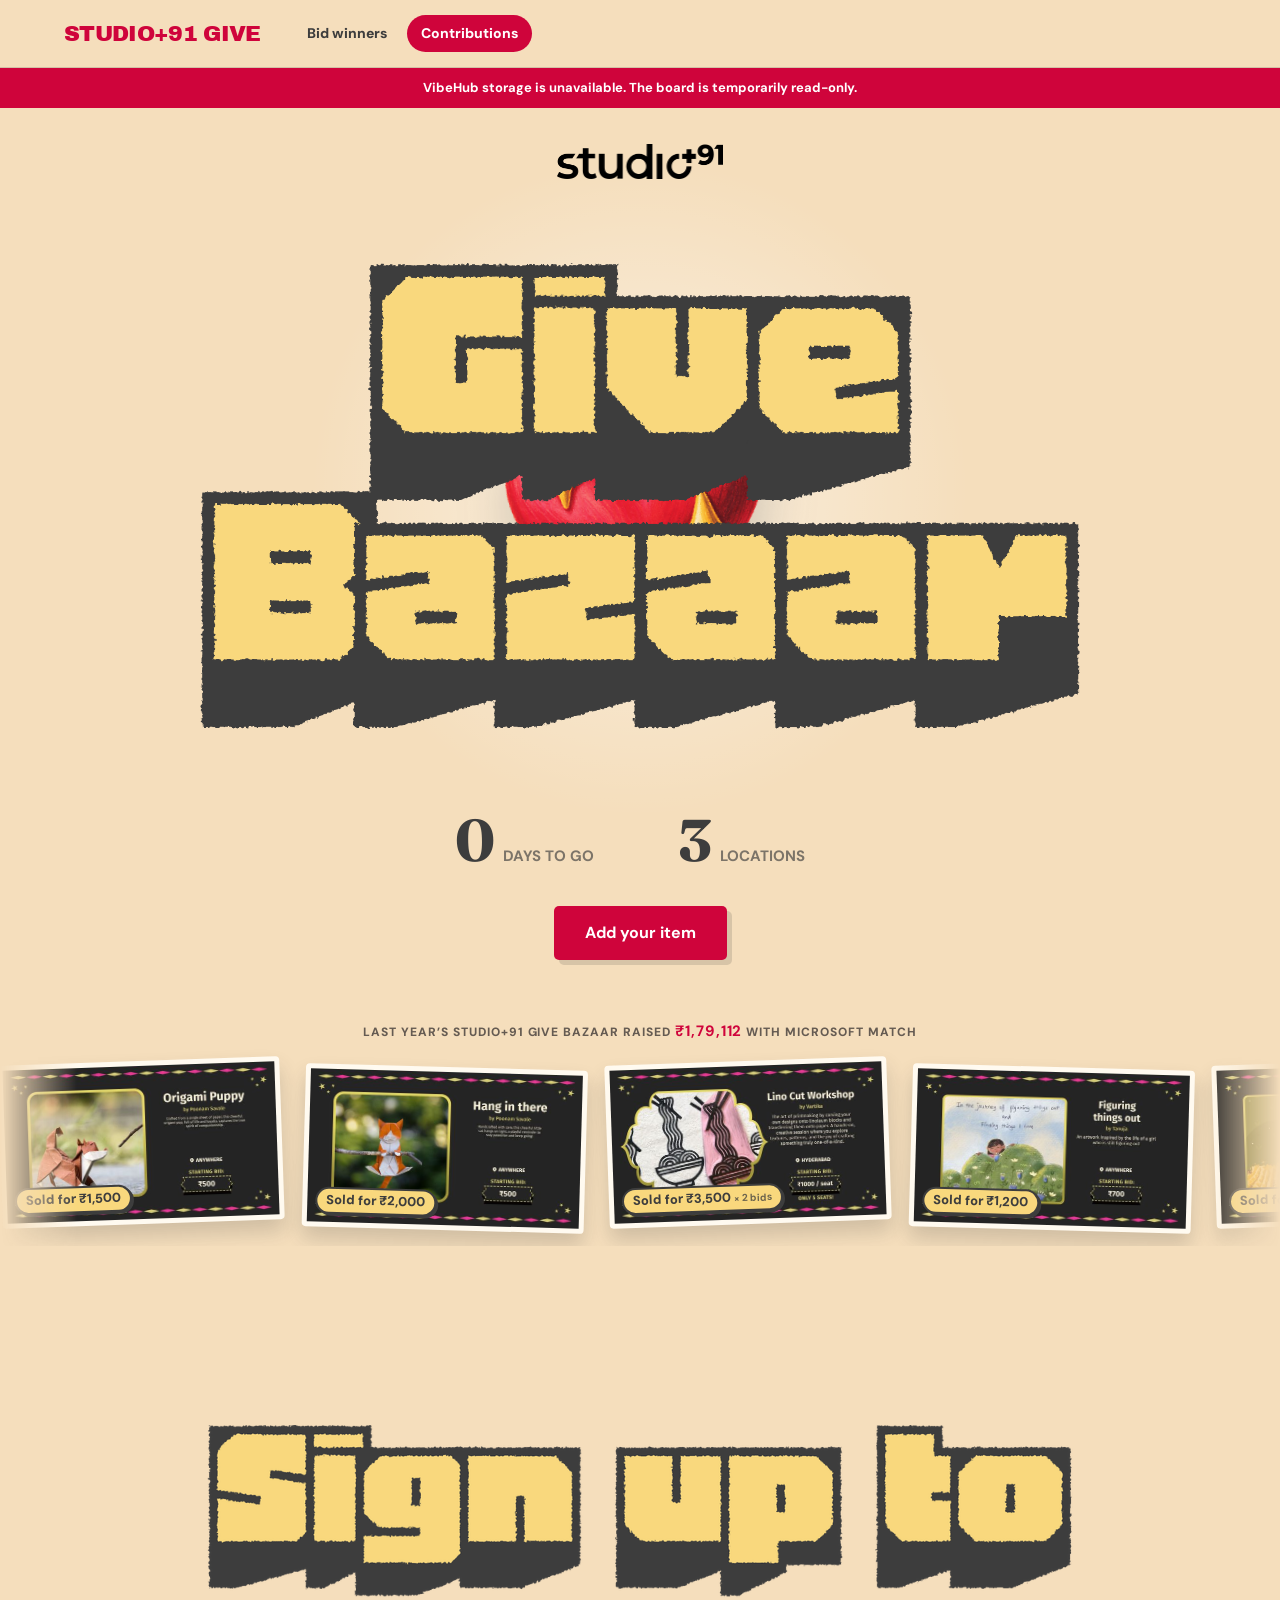
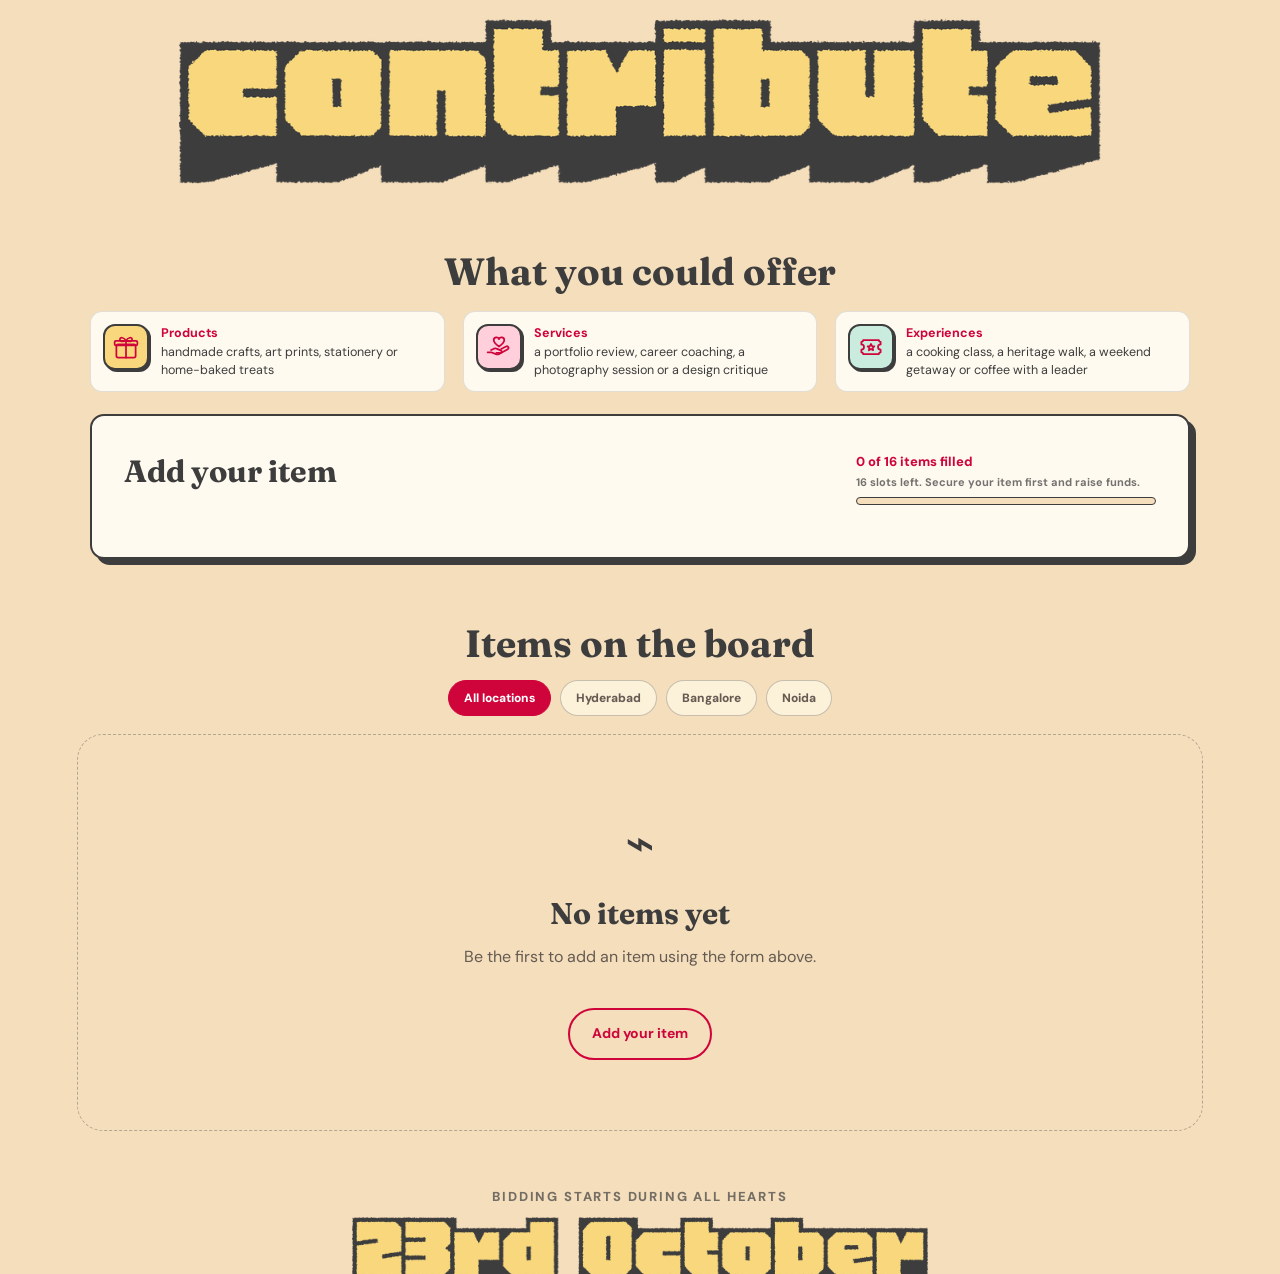
==== commit d10843b8: "Update funds raised to ₹5,45,000 Co-authored-by: Copilot <223556219+Copilot@users.noreply.github.com" ====
--- a/contributions.html
+++ b/contributions.html
@@ -8,14 +8,14 @@
   <link rel="preconnect" href="https://fonts.googleapis.com">
   <link rel="preconnect" href="https://fonts.gstatic.com" crossorigin>
   <link href="https://fonts.googleapis.com/css2?family=DM+Sans:wght@400;500;600;700&amp;family=Fraunces:opsz,wght@9..144,600;9..144,700;9..144,800&amp;family=Archivo+Black&amp;display=swap" rel="stylesheet">
-  <link rel="stylesheet" href="styles.css?v=183">
-  <script src="img-loading.js?v=183"></script>
+  <link rel="stylesheet" href="styles.css?v=188">
+  <script src="img-loading.js?v=188"></script>
   <script>
     if (location.hostname === "localhost" || location.hostname === "127.0.0.1") {
       document.write('<script src="vibehub-storage-local.js" data-project-id="studio91-give-bazaar-2026"><\/script>');
     }
   </script>
-  <script src="app.js?v=183" defer></script>
+  <script src="app.js?v=188" defer></script>
 </head>
 <body>
   <a class="skip-link" href="#main">Skip to content</a>
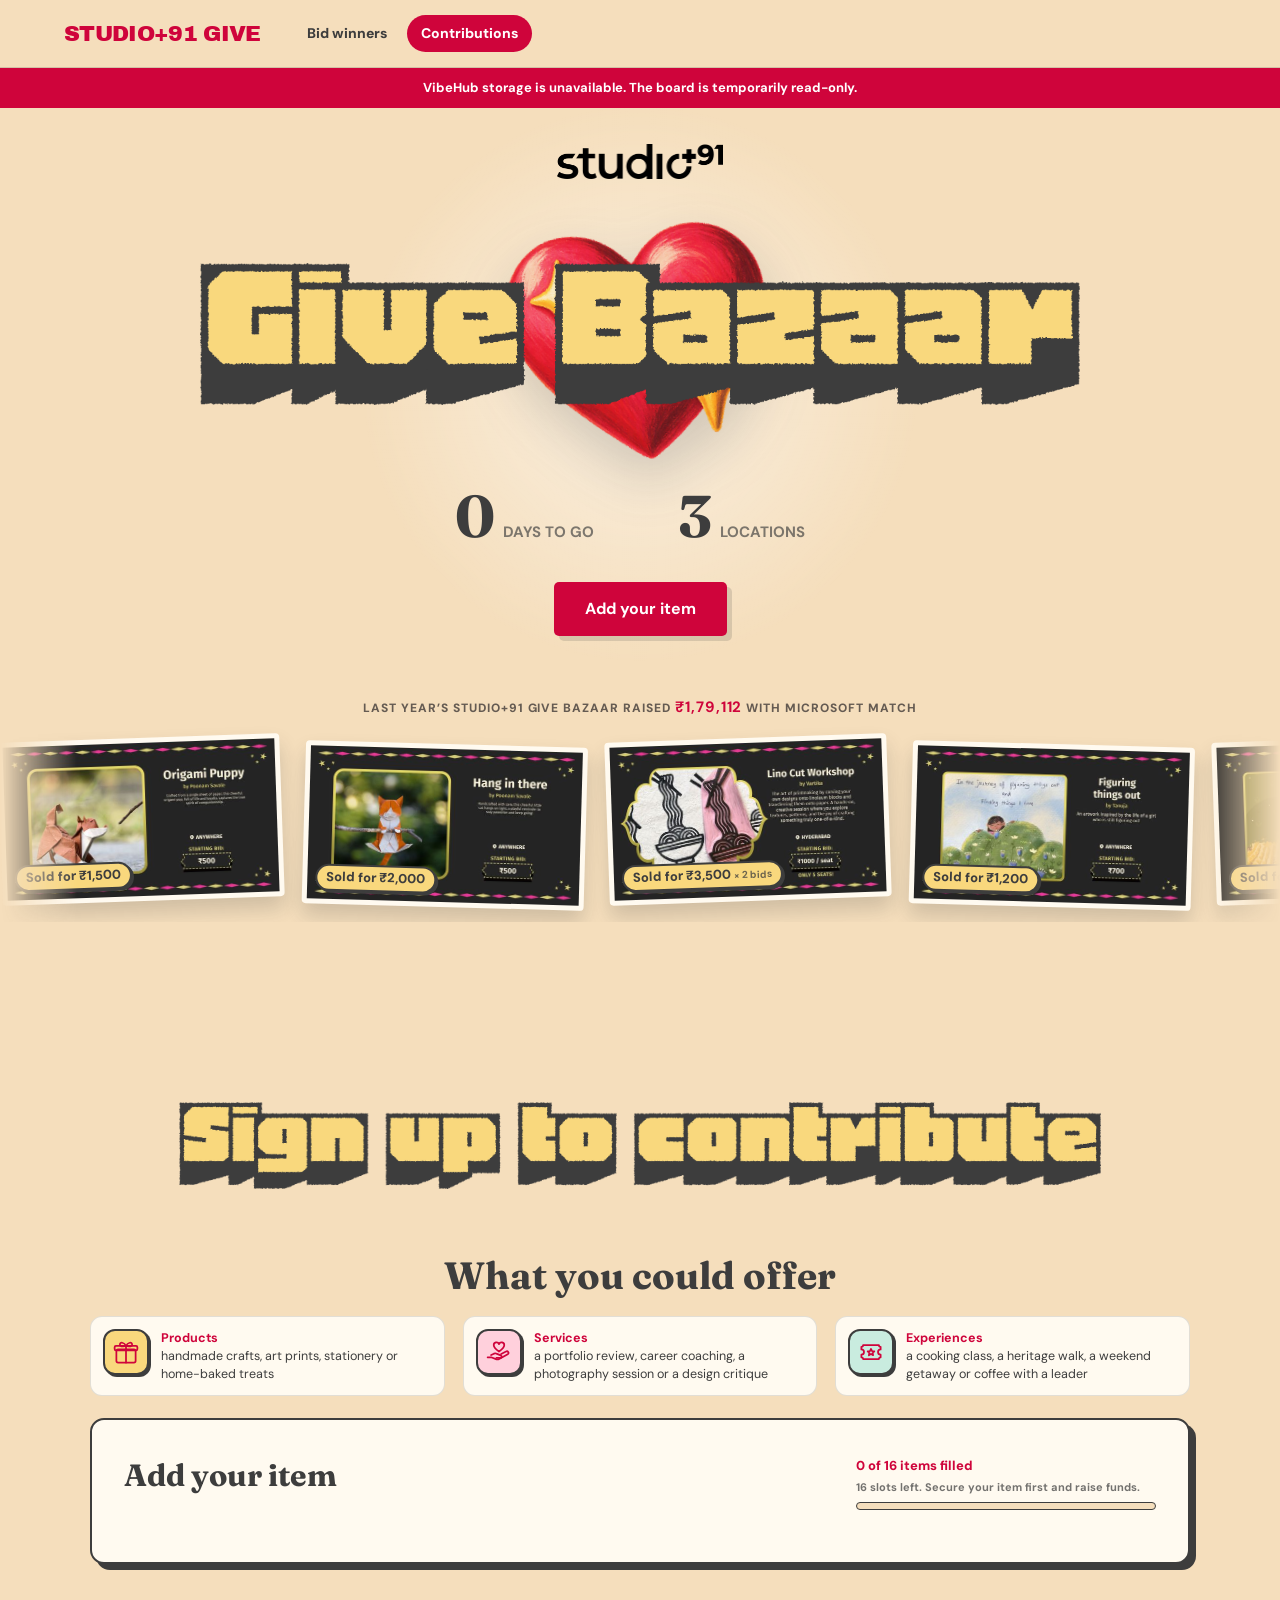
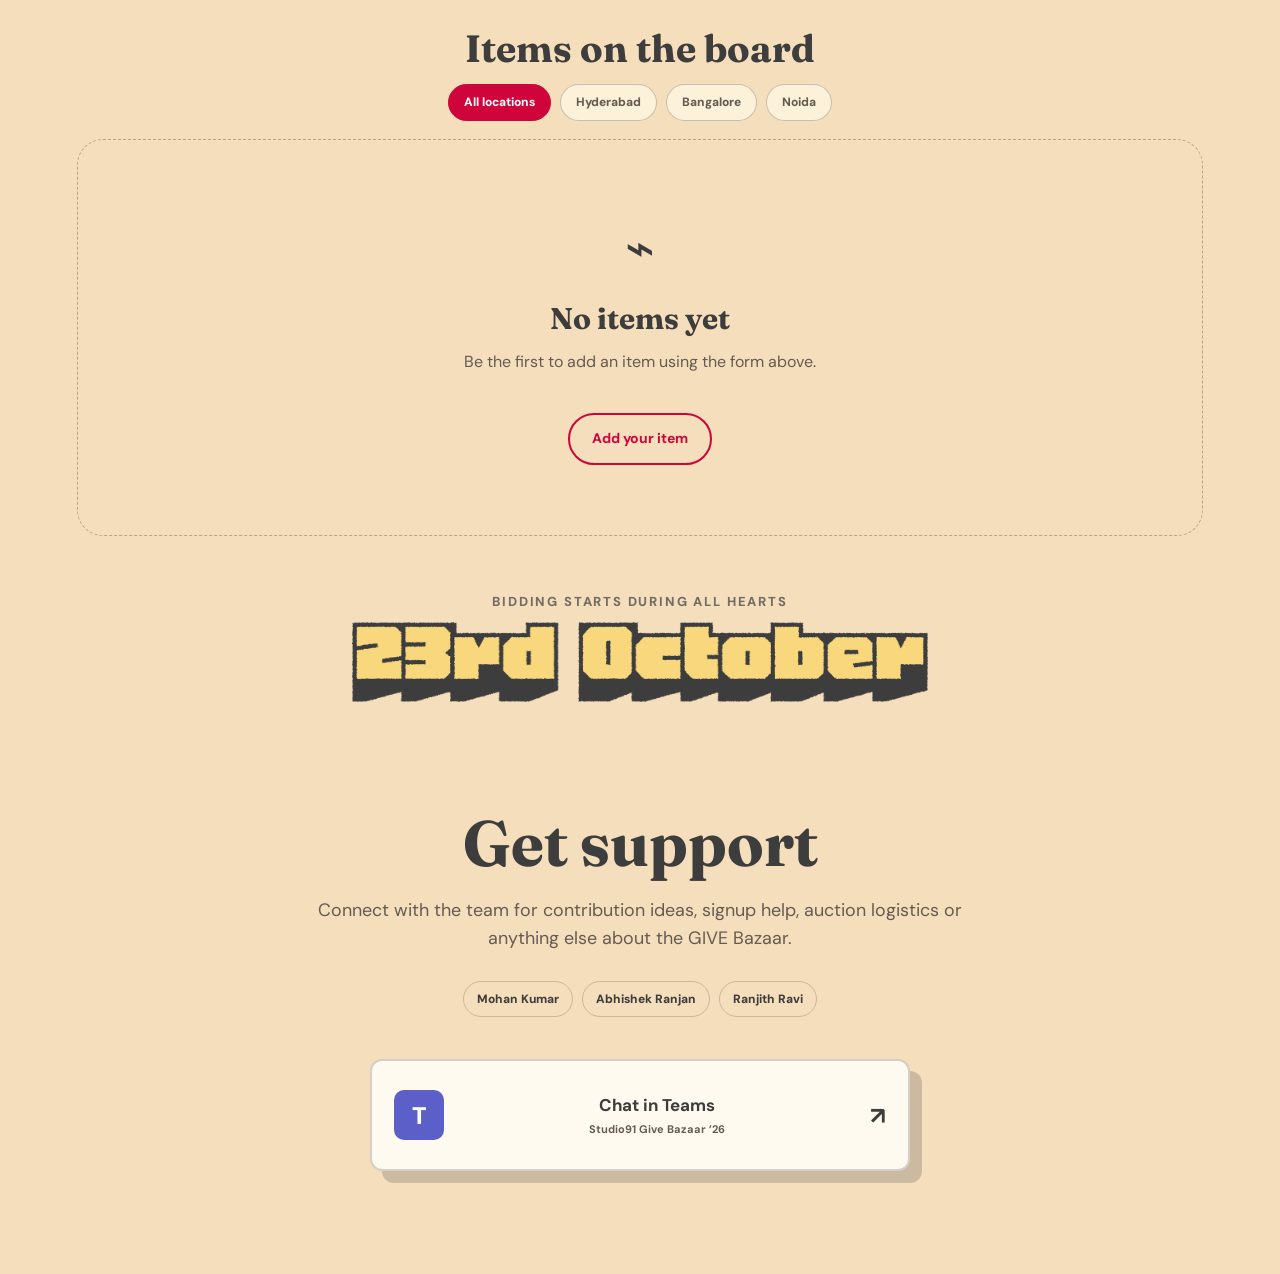
==== commit ed93ba92: "Funds raised ₹5,50,000 including Microsoft match on Guneet's donation Co-authored-by: Copilot <22355" ====
--- a/contributions.html
+++ b/contributions.html
@@ -8,14 +8,14 @@
   <link rel="preconnect" href="https://fonts.googleapis.com">
   <link rel="preconnect" href="https://fonts.gstatic.com" crossorigin>
   <link href="https://fonts.googleapis.com/css2?family=DM+Sans:wght@400;500;600;700&amp;family=Fraunces:opsz,wght@9..144,600;9..144,700;9..144,800&amp;family=Archivo+Black&amp;display=swap" rel="stylesheet">
-  <link rel="stylesheet" href="styles.css?v=188">
-  <script src="img-loading.js?v=188"></script>
+  <link rel="stylesheet" href="styles.css?v=189">
+  <script src="img-loading.js?v=189"></script>
   <script>
     if (location.hostname === "localhost" || location.hostname === "127.0.0.1") {
       document.write('<script src="vibehub-storage-local.js" data-project-id="studio91-give-bazaar-2026"><\/script>');
     }
   </script>
-  <script src="app.js?v=188" defer></script>
+  <script src="app.js?v=189" defer></script>
 </head>
 <body>
   <a class="skip-link" href="#main">Skip to content</a>
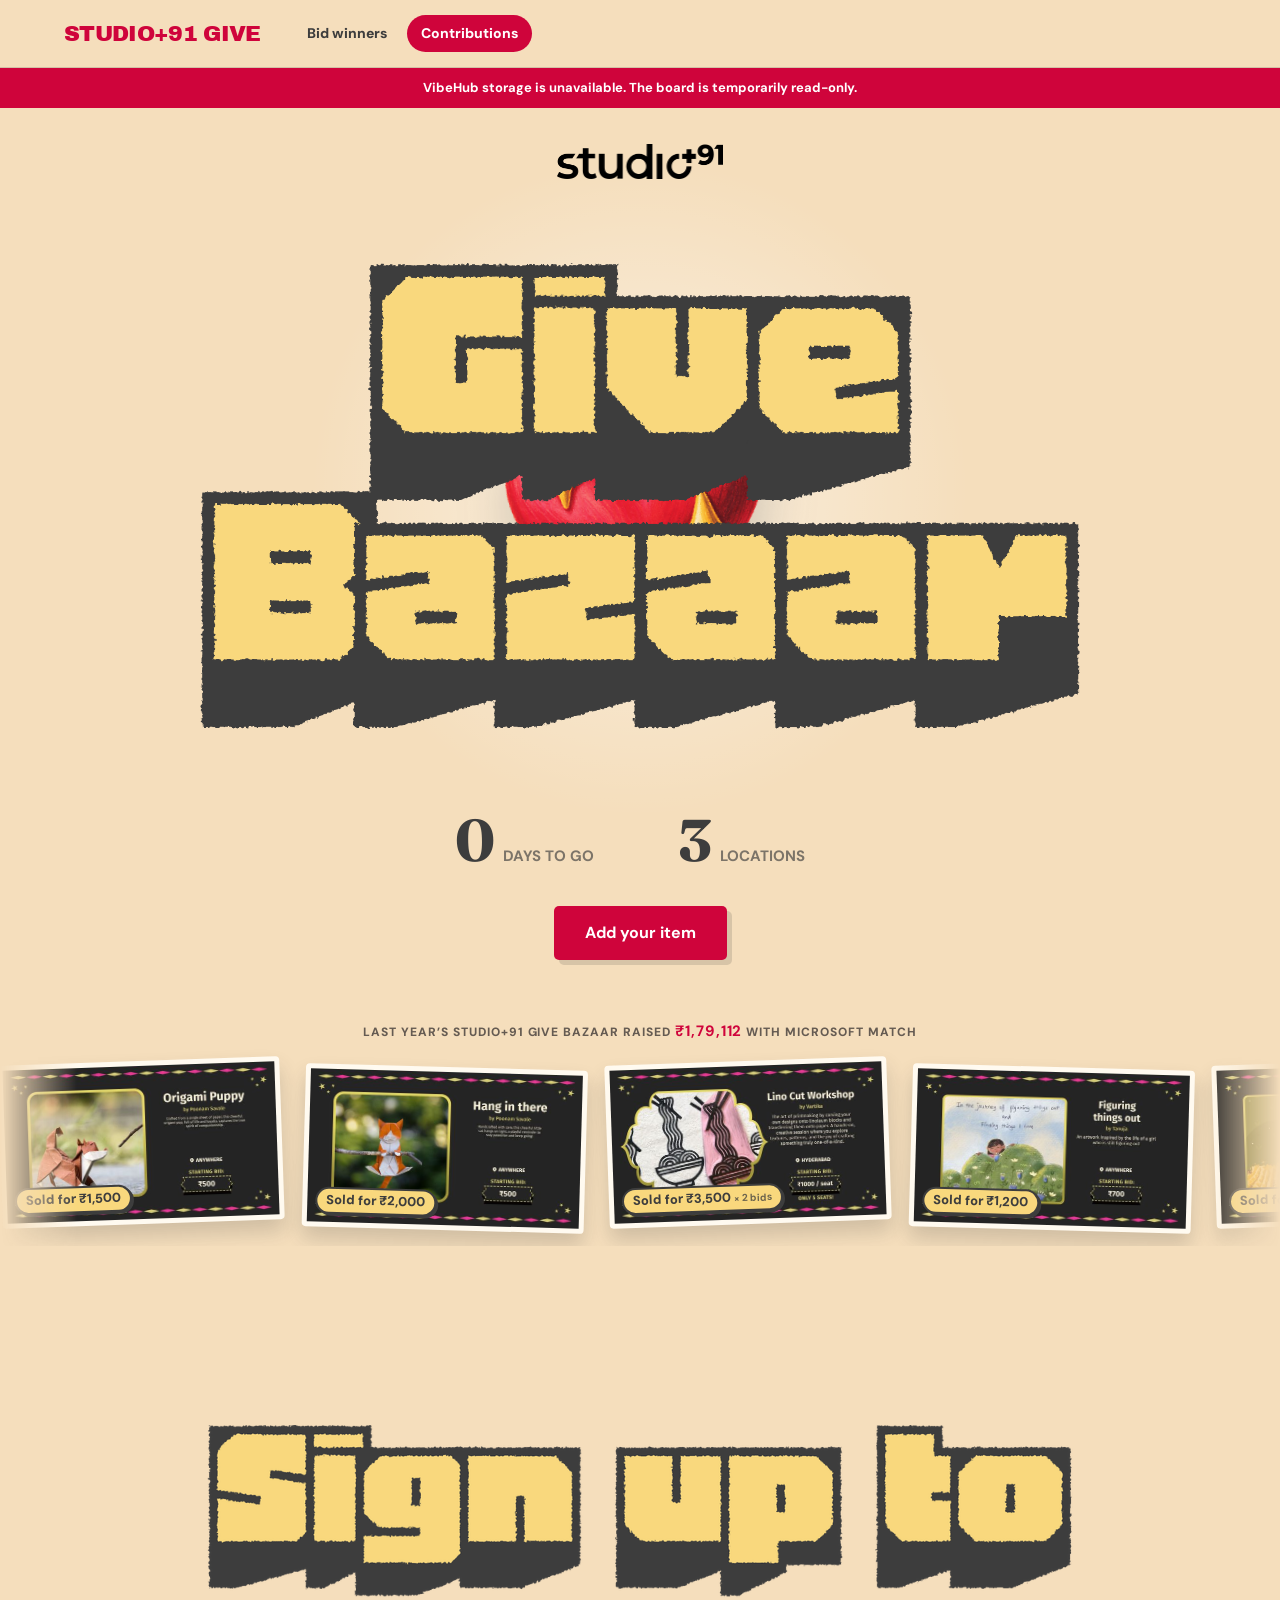
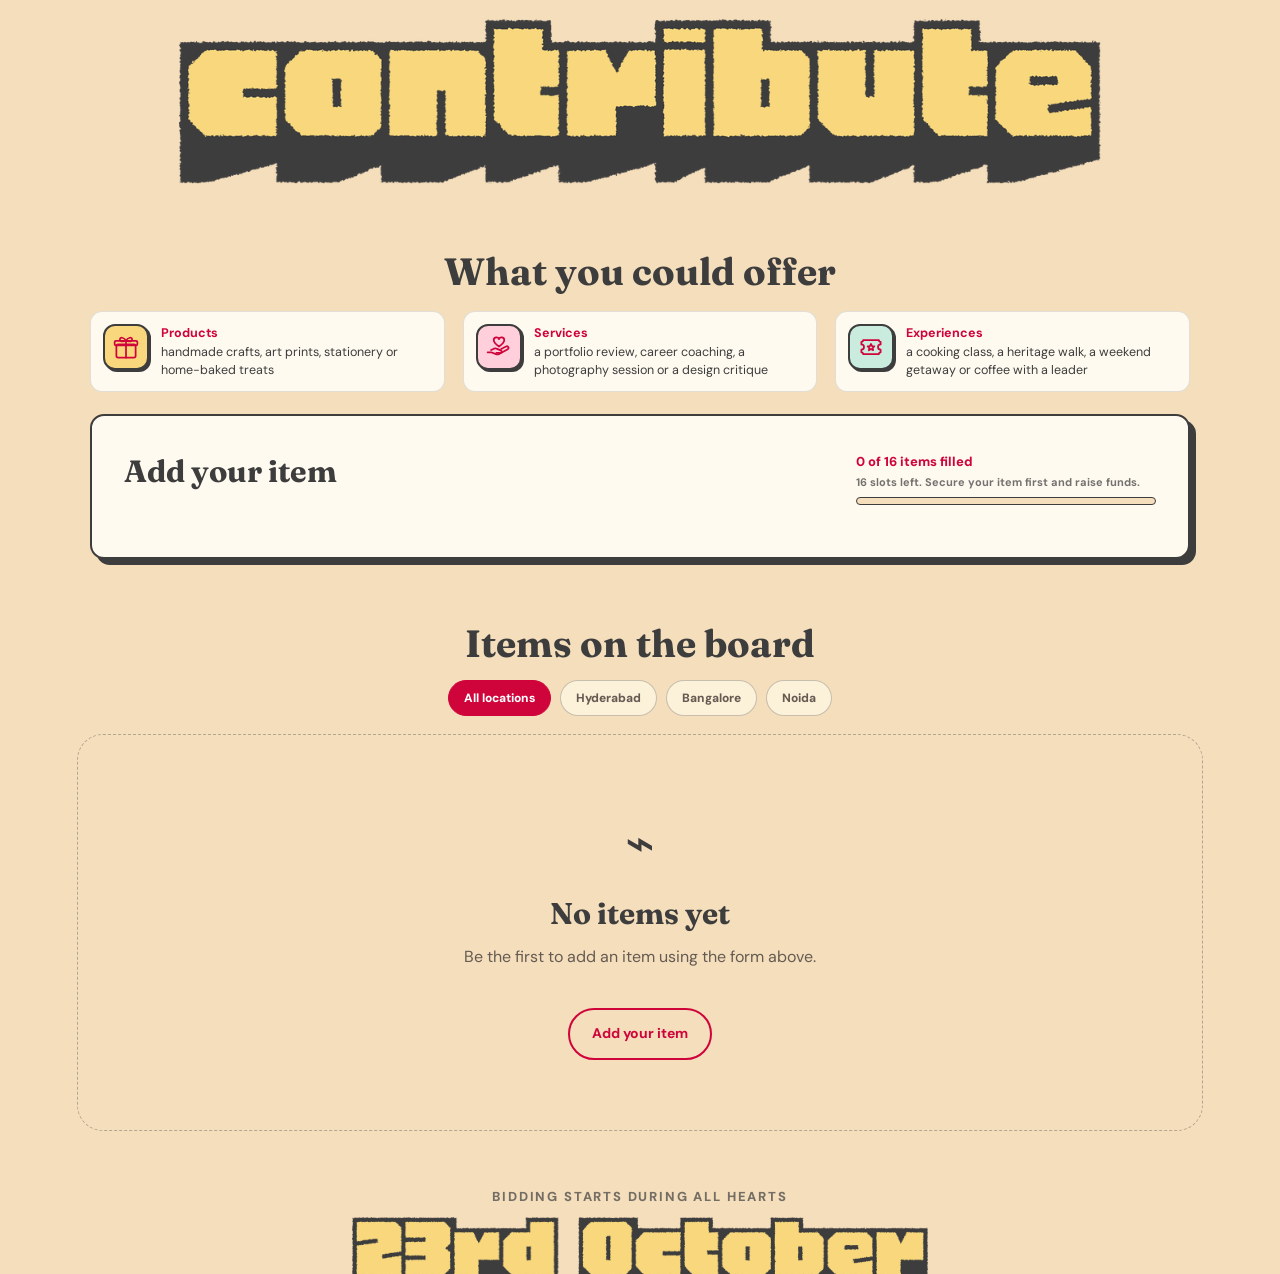
==== commit d29975aa: "Allow donation amount correction after screenshot detection Co-authored-by: Copilot <223556219+Copil" ====
--- a/contributions.html
+++ b/contributions.html
@@ -8,14 +8,14 @@
   <link rel="preconnect" href="https://fonts.googleapis.com">
   <link rel="preconnect" href="https://fonts.gstatic.com" crossorigin>
   <link href="https://fonts.googleapis.com/css2?family=DM+Sans:wght@400;500;600;700&amp;family=Fraunces:opsz,wght@9..144,600;9..144,700;9..144,800&amp;family=Archivo+Black&amp;display=swap" rel="stylesheet">
-  <link rel="stylesheet" href="styles.css?v=189">
-  <script src="img-loading.js?v=189"></script>
+  <link rel="stylesheet" href="styles.css?v=190">
+  <script src="img-loading.js?v=190"></script>
   <script>
     if (location.hostname === "localhost" || location.hostname === "127.0.0.1") {
       document.write('<script src="vibehub-storage-local.js" data-project-id="studio91-give-bazaar-2026"><\/script>');
     }
   </script>
-  <script src="app.js?v=189" defer></script>
+  <script src="app.js?v=190" defer></script>
 </head>
 <body>
   <a class="skip-link" href="#main">Skip to content</a>
--- a/styles.css
+++ b/styles.css
@@ -4171,12 +4171,20 @@
   .raised-stage__heart { width: clamp(240px, min(31vw, 50svh), 430px); }
   .raised-stage__amount { font-size: clamp(64px, min(12.5vw, 20svh), 184px); }
 }
-/* Amount is read from the screenshot only */
-.winner-card__bids .donate-thumbs .donate-thumbs__amount { justify-content: flex-end; width: auto; min-width: 72px; padding: 0 4px; border: 0; background: none; font-size: 17px; color: var(--ink); }
+/* Detected amounts remain editable. */
+.winner-card__bids .donate-thumbs .donate-thumbs__amount { width: 116px; max-width: 100%; color: var(--ink); }
+.donate-proof-control { display: flex; flex: none; align-items: center; gap: 8px; max-width: 100%; }
+.donate-proof-control .donate-link { margin: 0; padding: 4px 0; font-size: 13px; }
+.winner-card__bids .donate-thumbs__value { width: auto; margin: 0; font-size: 16px; }
+.donate-amount-edit { margin: 12px 0; text-align: left; }
+.donate-amount-edit summary { width: fit-content; color: var(--teal); font-weight: 700; cursor: pointer; }
+.donate-amount-edit p { font-size: 13px; }
+.donate-amount-field { display: grid; grid-template-columns: minmax(0, 1fr) 116px; align-items: center; gap: 12px; margin: 8px 0; font-size: 14px; }
+.donate-amount-field input { width: 100%; min-width: 0; box-sizing: border-box; padding: 9px; border: 1px solid #d9c49d; border-radius: 10px; background: #fffaf0; color: var(--ink); font: inherit; }
 .winner-card__bids .donate-thumbs .donate-thumbs__amount.is-empty { color: #b3261e; }
 .donate-thumbs__spin { width: 18px; height: 18px; border: 2px solid #e4d5b7; border-top-color: var(--teal); border-radius: 50%; animation: spin .8s linear infinite; }
 @keyframes spin { to { transform: rotate(360deg); } }
-@media (max-width: 520px) { .winner-card__bids .donate-thumbs .donate-thumbs__amount { width: auto; } }
+@media (max-width: 520px) { .winner-card__bids .donate-thumbs .donate-thumbs__amount { width: 100%; box-sizing: border-box; } }
 /* Amount raised sticker (same style as last year's "sold for" tags) */
 .winner-card__visual { position: relative; display: block; padding-bottom: 14px; }
 .raised-sticker {
